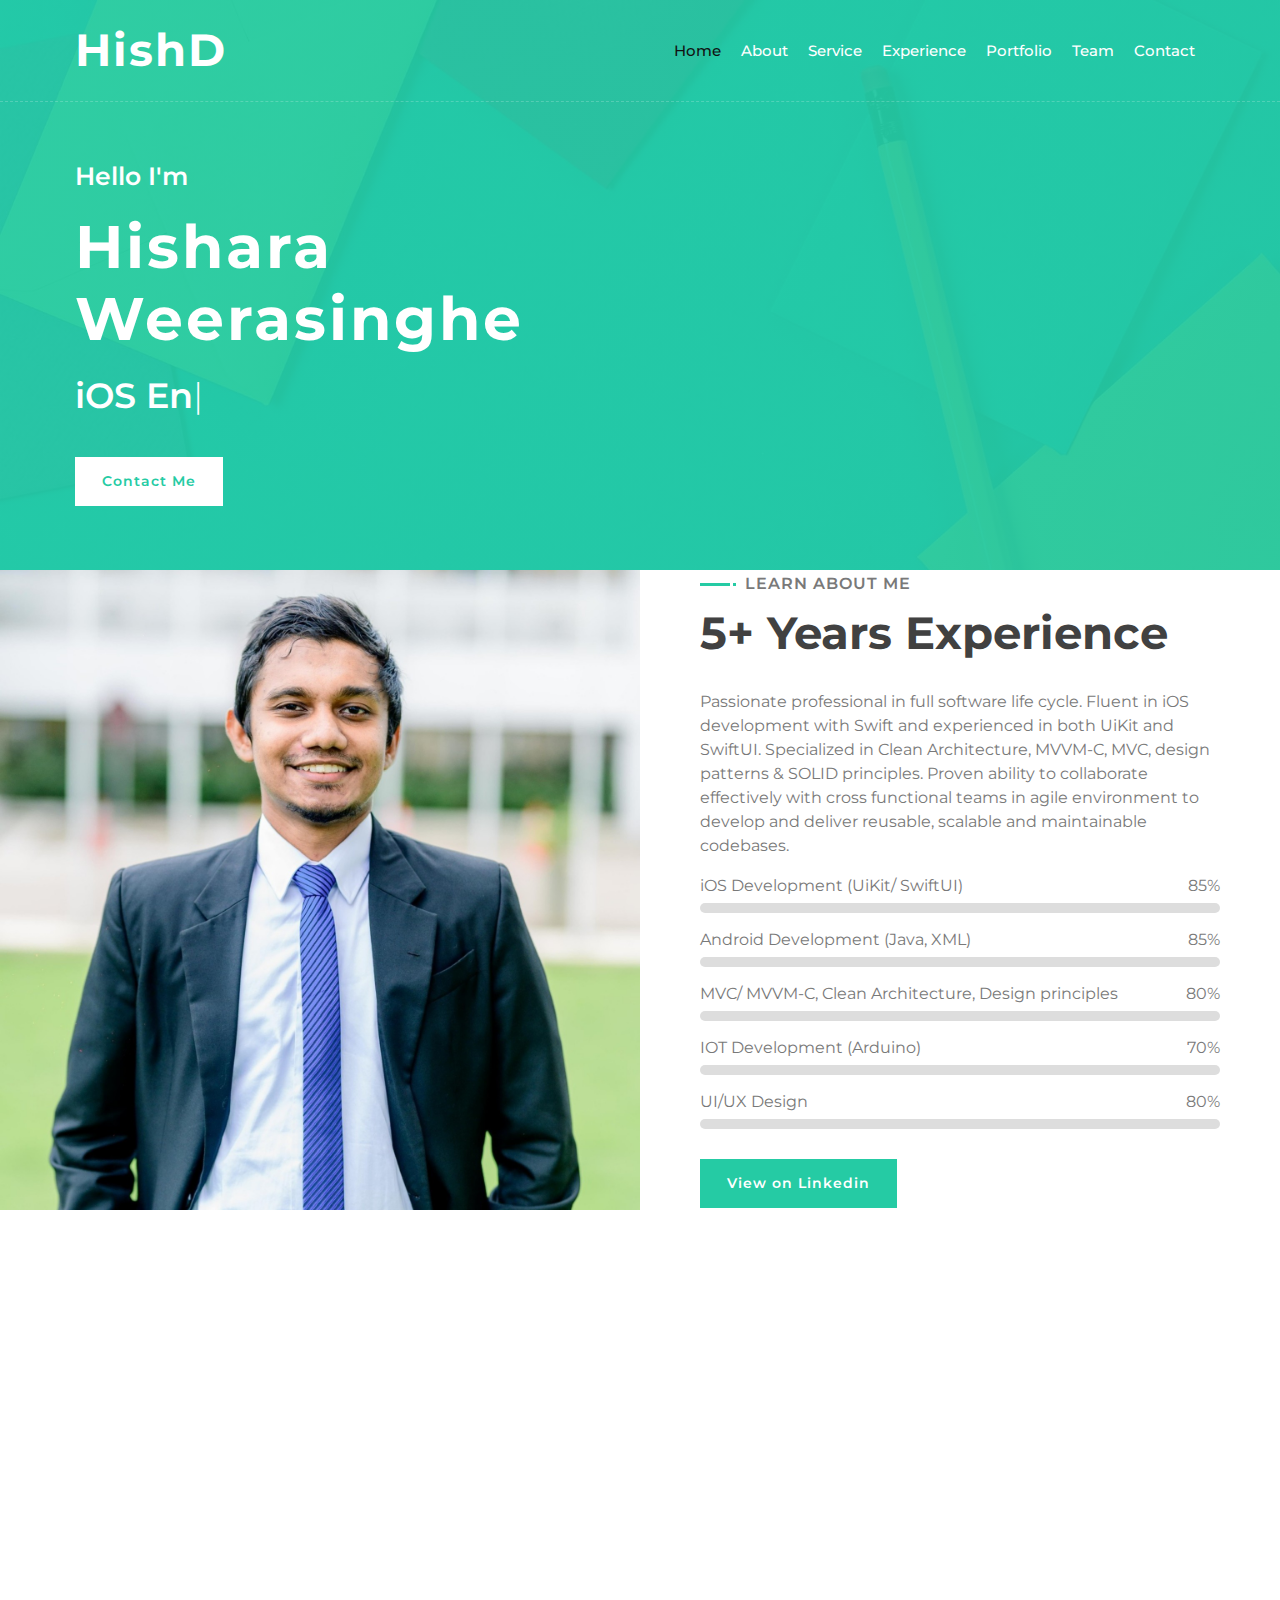
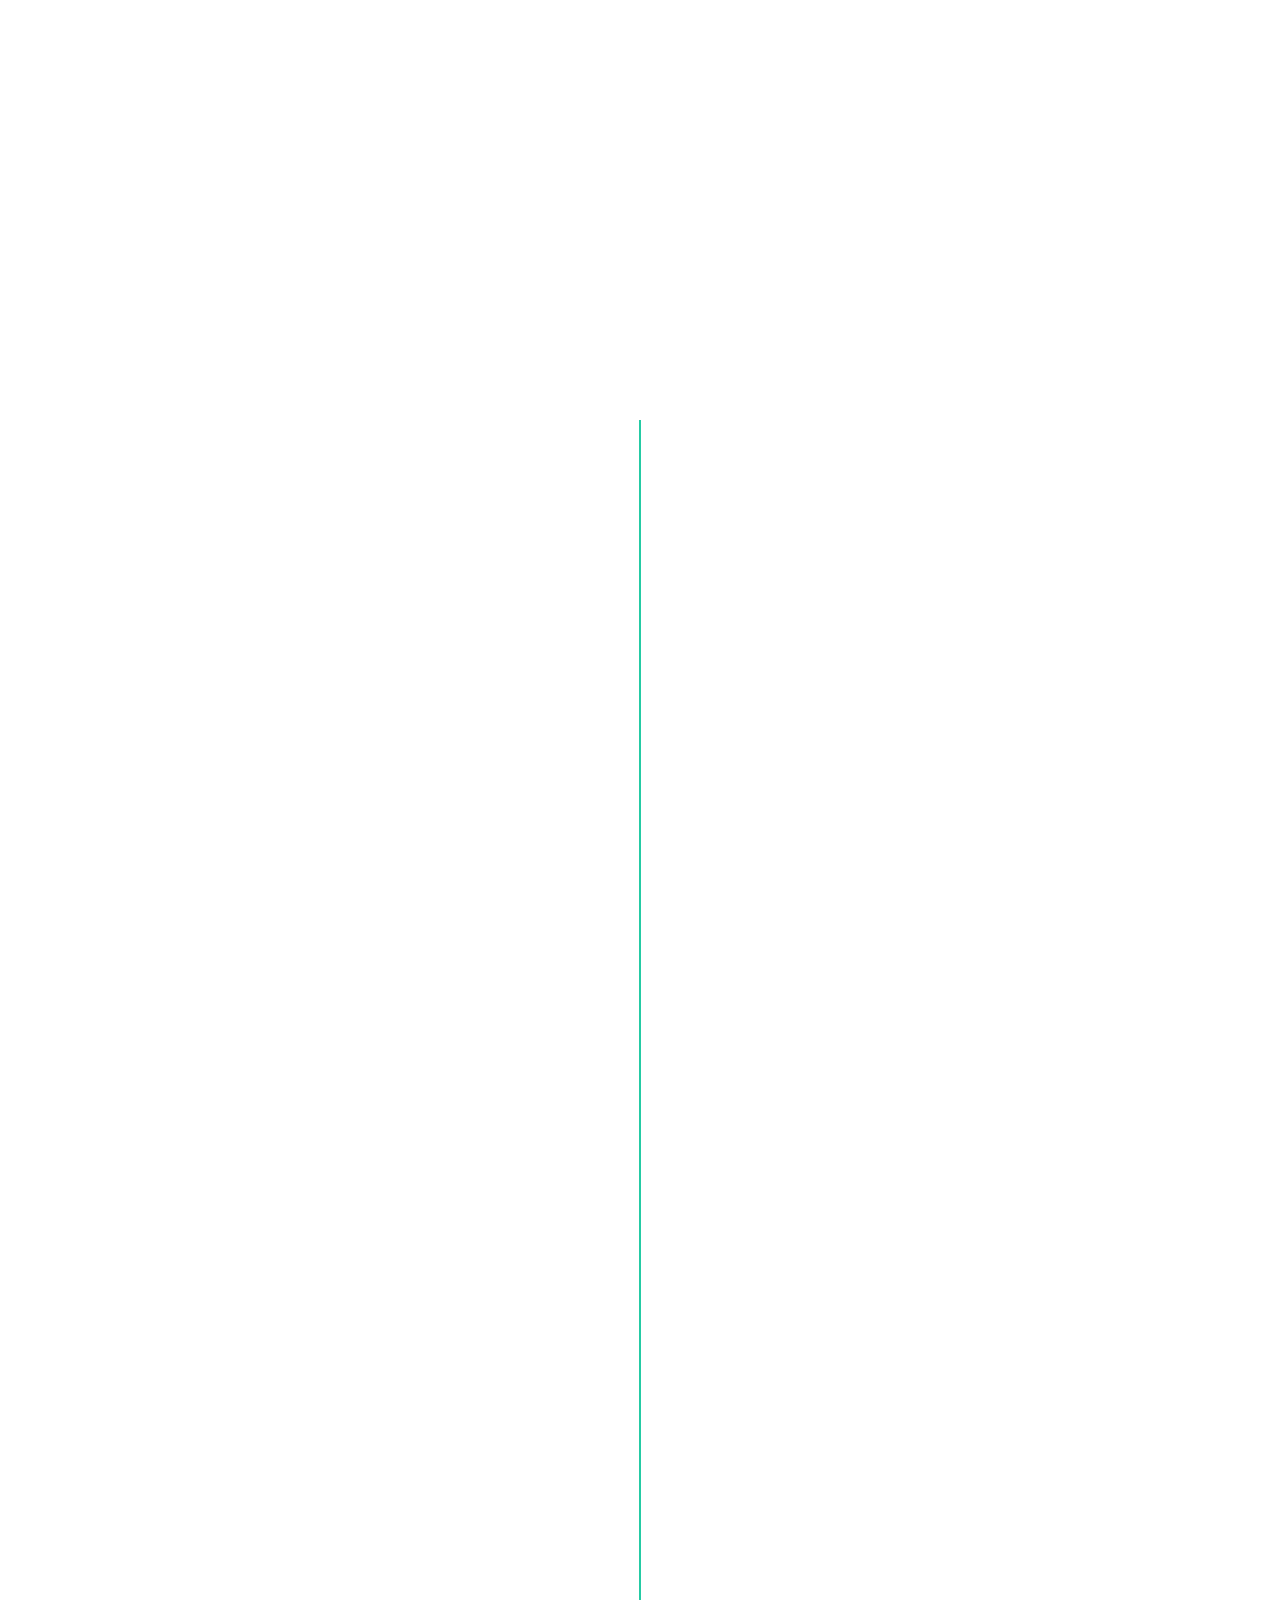
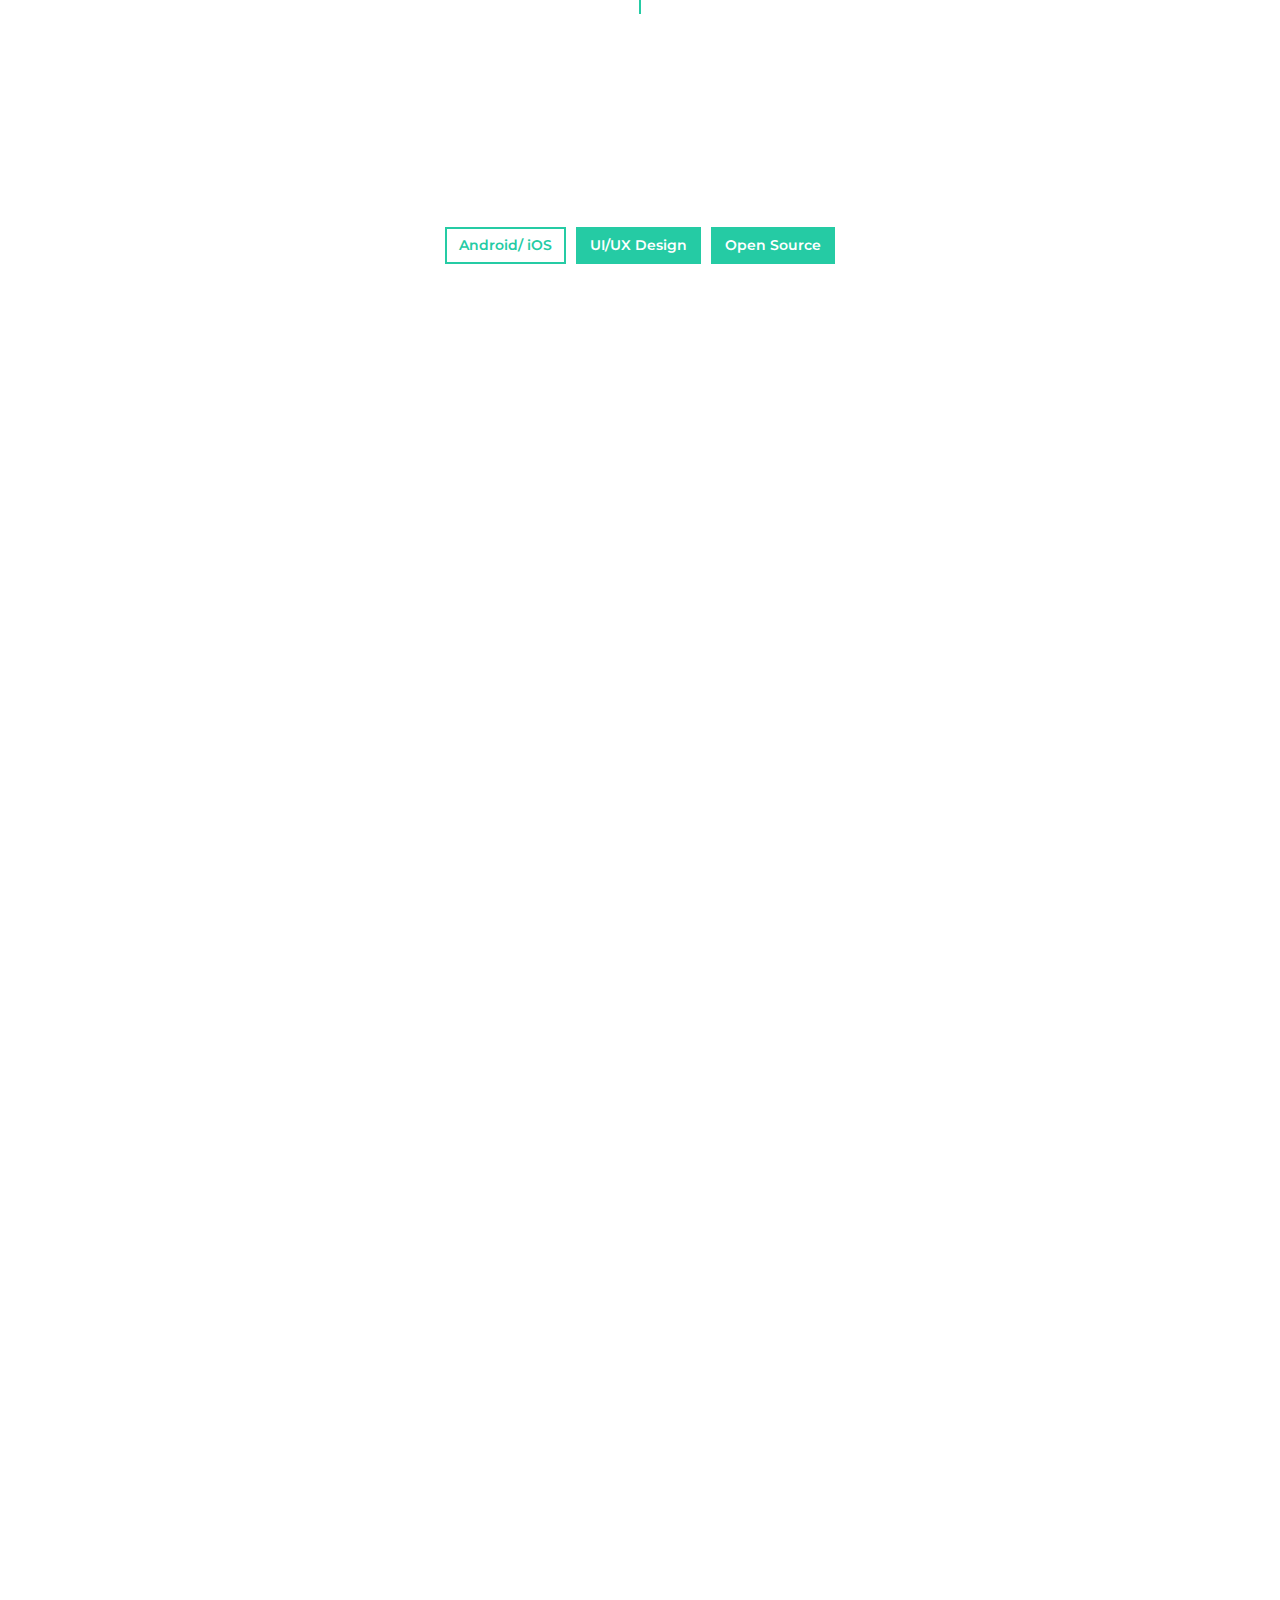
==== index.html @ ed520672 "Updated animation delays" ====
<!DOCTYPE html>
<html lang="en">

<head>
    <meta charset="utf-8">
    <title>Hishara Weerasinghe</title>
    <meta content="width=device-width, initial-scale=1.0" name="viewport">
    <meta content="Free Website Template" name="keywords">
    <meta content="Free Website Template" name="description">

    <!-- Favicon -->
    <link href="img/favicon.ico" rel="icon">

    <!-- Google Font -->
    <link href="https://fonts.googleapis.com/css2?family=Montserrat:wght@300;400;500;600;700&display=swap"
        rel="stylesheet">

    <!-- CSS Libraries -->
    <link href="https://stackpath.bootstrapcdn.com/bootstrap/4.4.1/css/bootstrap.min.css" rel="stylesheet">
    <link href="https://cdnjs.cloudflare.com/ajax/libs/font-awesome/5.10.0/css/all.min.css" rel="stylesheet">
    <link href="lib/animate/animate.min.css" rel="stylesheet">
    <link href="lib/owlcarousel/assets/owl.carousel.min.css" rel="stylesheet">
    <link href="lib/lightbox/css/lightbox.min.css" rel="stylesheet">

    <!-- Template Stylesheet -->
    <link href="css/style.css" rel="stylesheet">
</head>

<body data-spy="scroll" data-target=".navbar" data-offset="51">
    <!-- Nav Bar Start -->
    <div class="navbar navbar-expand-lg bg-light navbar-light">
        <div class="container-fluid">
            <a href="index.html" class="navbar-brand">HishD</a>
            <button type="button" class="navbar-toggler" data-toggle="collapse" data-target="#navbarCollapse">
                <span class="navbar-toggler-icon"></span>
            </button>

            <div class="collapse navbar-collapse justify-content-between" id="navbarCollapse">
                <div class="navbar-nav ml-auto">
                    <a href="#home" class="nav-item nav-link active">Home</a>
                    <a href="#about" class="nav-item nav-link">About</a>
                    <a href="#service" class="nav-item nav-link">Service</a>
                    <a href="#experience" class="nav-item nav-link">Experience</a>
                    <a href="#portfolio" class="nav-item nav-link">Portfolio</a>
                    <!-- <a href="#review" class="nav-item nav-link">Review</a> -->
                    <a href="#team" class="nav-item nav-link">Team</a>
                    <a href="#contact" class="nav-item nav-link">Contact</a>
                </div>
            </div>
        </div>
    </div>
    <!-- Nav Bar End -->


    <!-- Hero Start -->
    <div class="hero" id="home">
        <div class="container-fluid">
            <div class="row align-items-center">
                <div class="col-sm-12 col-md-6">
                    <div class="hero-content">
                        <div class="hero-text">
                            <p>Hello I'm</p>
                            <h1>Hishara Weerasinghe</h1>
                            <h2></h2>
                            <div class="typed-text">iOS Engineer, Android Developer, UI/UX Designer, IOT Developer
                            </div>
                        </div>
                        <div class="hero-btn">
                            <a class="btn" href="#contact">Contact Me</a>
                        </div>
                    </div>
                </div>
            </div>
        </div>
    </div>
    <!-- Hero End -->


    <!-- About Start -->
    <div class="about wow fadeInUp" data-wow-delay="0.1s" id="about">
        <div class="container-fluid">
            <div class="row align-items-center">
                <div class="col-lg-6">
                    <div class="about-img">
                        <img src="img/about.jpg" alt="Image">
                    </div>
                </div>
                <div class="col-lg-6">
                    <div class="about-content">
                        <div class="section-header text-left">
                            <p>Learn About Me</p>
                            <h2>5+ Years Experience</h2>
                        </div>
                        <div class="about-text">
                            <p>
                                Passionate professional in full software life cycle. Fluent in iOS development with Swift and experienced in both UiKit and SwiftUI. Specialized in Clean
                                Architecture, MVVM-C, MVC, design patterns & SOLID principles. Proven ability to collaborate effectively with cross functional
                                teams in agile environment to develop and deliver reusable, scalable and maintainable codebases.
                            </p>
                        </div>
                        <div class="skills">
                            <div class="skill-name">
                                <p>iOS Development (UiKit/ SwiftUI)</p>
                                <p>85%</p>
                            </div>
                            <div class="progress">
                                <div class="progress-bar" role="progressbar" aria-valuenow="85" aria-valuemin="0"
                                    aria-valuemax="100"></div>
                            </div>
                            <div class="skill-name">
                                <p>Android Development (Java, XML)</p>
                                <p>85%</p>
                            </div>
                            <div class="progress">
                                <div class="progress-bar" role="progressbar" aria-valuenow="85" aria-valuemin="0"
                                    aria-valuemax="100"></div>
                            </div>
                            <div class="skill-name">
                                <p>MVC/ MVVM-C, Clean Architecture, Design principles</p>
                                <p>80%</p>
                            </div>
                            <div class="progress">
                                <div class="progress-bar" role="progressbar" aria-valuenow="80" aria-valuemin="0"
                                    aria-valuemax="100"></div>
                            </div>
                            <div class="skill-name">
                                <p>IOT Development (Arduino)</p>
                                <p>70%</p>
                            </div>
                            <div class="progress">
                                <div class="progress-bar" role="progressbar" aria-valuenow="70" aria-valuemin="0"
                                    aria-valuemax="100"></div>
                            </div>
                            <div class="skill-name">
                                <p>UI/UX Design</p>
                                <p>80%</p>
                            </div>
                            <div class="progress">
                                <div class="progress-bar" role="progressbar" aria-valuenow="80" aria-valuemin="0"
                                    aria-valuemax="100"></div>
                            </div>
                        </div>
                        <a class="btn" href="https://www.linkedin.com/in/hishara-weerasinghe-86958a15a/">View on
                            Linkedin</a>
                    </div>
                </div>
            </div>
        </div>
    </div>
    <!-- About End -->


    <!-- Service Start -->
    <div class="service" id="service">
        <div class="container">
            <div class="section-header text-center wow zoomIn" data-wow-delay="0.1s">
                <p>What I do</p>
                <h2>Awesome Quality Services</h2>
            </div>
            <div class="row padded-row">
                <div class="col-lg-6 wow fadeInUp" data-wow-delay="0.0s">
                    <div class="service-item">
                        <div class="service-icon">
                            <i class="fab fa-apple"></i>
                        </div>
                        <div class="service-text">
                            <h3>iOS App Development</h3>
                            <p>
                                Design and develop highly scalable iOS applications with maximizing user experience.
                            </p>
                        </div>
                    </div>
                </div>
                <div class="col-lg-6 wow fadeInUp" data-wow-delay="0.2s">
                    <div class="service-item">
                        <div class="service-icon">
                            <i class="fab fa-android"></i>
                        </div>
                        <div class="service-text">
                            <h3>Android App Development</h3>
                            <p>
                                Design and develop scalable and robust android applications which suits for your
                                requirements.
                            </p>
                        </div>
                    </div>
                </div>
                <div class="col-lg-6 wow fadeInUp" data-wow-delay="0.4s">
                    <div class="service-item">
                        <div class="service-icon">
                            <i class="fa fa-laptop"></i>
                        </div>
                        <div class="service-text">
                            <h3>UI/UX Design</h3>
                            <p>
                                Provides creative and scalable UI UX design for mobile applications to enhance user
                                experience.
                            </p>
                        </div>
                    </div>
                </div>
                <div class="col-lg-6 wow fadeInUp" data-wow-delay="0.6s">
                    <div class="service-item">
                        <div class="service-icon">
                            <i class="fa fa-laptop-code"></i>
                        </div>
                        <div class="service-text">
                            <h3>IOT Development</h3>
                            <p>
                                Development of IOT enabled products which suits to your custom needs.
                            </p>
                        </div>
                    </div>
                </div>
            </div>
        </div>
    </div>
    <!-- Service End -->


    <!-- Experience Start -->
    <div class="experience" id="experience">
        <div class="container">
            <header class="section-header text-center wow zoomIn" data-wow-delay="0.1s">
                <p>My Resume</p>
                <h2>Working Experience</h2>
            </header>
            <div class="timeline padded-row">
                <div class="timeline-item left wow slideInLeft" data-wow-delay="0.2s">
                    <div class="timeline-text">
                        <div class="timeline-date">2023 - 2024</div>
                        <h2>Lead Engineer - iOS</h2>
                        <h4>Stephen Innovations, Sri-Lanka</h4>
                        <p>
                            Leading and mentoring teams to develop apps on iOS Platforms.
                        </p>
                    </div>
                </div>
                <div class="timeline-item right wow slideInRight" data-wow-delay="0.2s">
                    <div class="timeline-text">
                        <div class="timeline-date">2022 - 2023</div>
                        <h2>Software Engineer (iOS/ Android)</h2>
                        <h4>Vezul Technology, Sri-Lanka</h4>
                        <p>
                            Development of e-commerce based mobile apps for Android & iOS Platforms.
                        </p>
                    </div>
                </div>
                <div class="timeline-item left wow slideInLeft" data-wow-delay="0.2s">
                    <div class="timeline-text">
                        <div class="timeline-date">2021 - 2022</div>
                        <h2>Software Engineer (iOS/ Android)</h2>
                        <h4>Bee Bee Digital, Sri-Lanka</h4>
                        <p>
                            Development of customized android and iOS applications based on customer requirements.
                        </p>
                    </div>
                </div>
                <div class="timeline-item right wow slideInRight" data-wow-delay="0.2s">
                    <div class="timeline-text">
                        <div class="timeline-date">2020 - 2021</div>
                        <h2>Lead Developer (Mobile)</h2>
                        <h4>Stephen Innovations, Sri-Lanka</h4>
                        <p>
                            Guiding the teams to ensure the smooth functioning of technical operations of mobile apps.
                        </p>
                    </div>
                </div>
                <div class="timeline-item left wow slideInLeft" data-wow-delay="0.2s">
                    <div class="timeline-text">
                        <div class="timeline-date">2018 - 2020</div>
                        <h2>Trainee/ Associate Software Engineer</h2>
                        <h4>Kintegra, Sri-Lanka</h4>
                        <p>
                            Development of IOT products and mobile applications which holds communication with embeded
                            devices.
                        </p>
                    </div>
                </div>
                <div class="timeline-item right wow slideInRight" data-wow-delay="0.2s">
                    <div class="timeline-text">
                        <div class="timeline-date">2016 - 2017</div>
                        <h2>Management Trainee</h2>
                        <h4>STS Enterprises, Sri-Lanka</h4>
                        <p>
                            Maintaining the documentation of project records and employee information.
                        </p>
                    </div>
                </div>
            </div>
        </div>
    </div>
    <!-- Job Experience End -->

    <!-- Portfolio Start -->
    <div class="portfolio" id="portfolio">
        <div class="container">
            <div class="section-header text-center wow zoomIn" data-wow-delay="0.1s">
                <p>My Portfolio</p>
                <h2>My Excellent Portfolio</h2>
            </div>
            <div class="row">
                <div class="col-12">
                    <ul id="portfolio-filter">
                        <!-- <li data-filter="*" class="filter-active">All</li> -->
                        <li data-filter=".filter-1" class="filter-active">Android/ iOS</li>
                        <li data-filter=".filter-2">UI/UX Design</li>
                        <li data-filter=".filter-3">Open Source</li>
                    </ul>
                </div>
            </div>
            <div class="row portfolio-container padded-row">
                <!--Filter 1-->
                <div class="col-lg-4 col-md-6 col-sm-12 portfolio-item filter-1 wow fadeInUp" data-wow-delay="0.0s">
                    <div class="portfolio-wrap">
                        <div class="portfolio-img">
                            <img src="img/android_ios/small/jobportal.png" alt="Image">
                        </div>
                        <div class="portfolio-text">
                            <h3> NIBM Job Portal
                            </h3>
                            <a class="btn" href="img/android_ios/large/jobportal.png" data-lightbox="portfolio">+</a>
                        </div>
                    </div>
                </div>
                <div class="col-lg-4 col-md-6 col-sm-12 portfolio-item filter-1 wow fadeInUp" data-wow-delay="0.0s">
                    <div class="portfolio-wrap">
                        <div class="portfolio-img">
                            <img src="img/android_ios/small/ssrm.png" alt="Image">
                        </div>
                        <div class="portfolio-text">
                            <h3> SSRM Gold
                            </h3>
                            <a class="btn" href="img/android_ios/large/ssrm.png" data-lightbox="portfolio">+</a>
                        </div>
                    </div>
                </div>
                <div class="col-lg-4 col-md-6 col-sm-12 portfolio-item filter-1 wow fadeInUp" data-wow-delay="0.0s">
                    <div class="portfolio-wrap">
                        <div class="portfolio-img">
                            <img src="img/android_ios/small/ereload.png" alt="Image">
                        </div>
                        <div class="portfolio-text">
                            <h3> E-Reload
                            </h3>
                            <a class="btn" href="img/android_ios/large/ereload.png" data-lightbox="portfolio">+</a>
                        </div>
                    </div>
                </div>
                <div class="col-lg-4 col-md-6 col-sm-12 portfolio-item filter-1 wow fadeInUp" data-wow-delay="0.0s">
                    <div class="portfolio-wrap">
                        <div class="portfolio-img">
                            <img src="img/android_ios/small/successlanka.png" alt="Image">
                        </div>
                        <div class="portfolio-text">
                            <h3> Success Lanka
                            </h3>
                            <a class="btn" href="img/android_ios/large/successlanka.png" data-lightbox="portfolio">+</a>
                        </div>
                    </div>
                </div>
                <div class="col-lg-4 col-md-6 col-sm-12 portfolio-item filter-1 wow fadeInUp" data-wow-delay="0.0s">
                    <div class="portfolio-wrap">
                        <div class="portfolio-img">
                            <img src="img/android_ios/small/screenex.png" alt="Image">
                        </div>
                        <div class="portfolio-text">
                            <h3> Screen Exercise
                            </h3>
                            <a class="btn" href="img/android_ios/large/screenex.png" data-lightbox="portfolio">+</a>
                        </div>
                    </div>
                </div>
                <div class="col-lg-4 col-md-6 col-sm-12 portfolio-item filter-1 wow fadeInUp" data-wow-delay="0.0s">
                    <div class="portfolio-wrap">
                        <div class="portfolio-img">
                            <img src="img/android_ios/small/eazyhub.png" alt="Image">
                        </div>
                        <div class="portfolio-text">
                            <h3> Eazy HUB
                            </h3>
                            <a class="btn" href="img/android_ios/large/eazyhub.png" data-lightbox="portfolio">+</a>
                        </div>
                    </div>
                </div>
                <div class="col-lg-4 col-md-6 col-sm-12 portfolio-item filter-1 wow fadeInUp" data-wow-delay="0.0s">
                    <div class="portfolio-wrap">
                        <div class="portfolio-img">
                            <img src="img/android_ios/small/loyalty.png" alt="Image">
                        </div>
                        <div class="portfolio-text">
                            <h3> NIBM Loyalty App
                            </h3>
                            <a class="btn" href="img/android_ios/large/loyalty.png" data-lightbox="portfolio">+</a>
                        </div>
                    </div>
                </div>
                <div class="col-lg-4 col-md-6 col-sm-12 portfolio-item filter-1 wow fadeInUp" data-wow-delay="0.0s">
                    <div class="portfolio-wrap">
                        <div class="portfolio-img">
                            <img src="img/android_ios/small/growin.png" alt="Image">
                        </div>
                        <div class="portfolio-text">
                            <h3> Growin App
                            </h3>
                            <a class="btn" href="img/android_ios/large/growin.png" data-lightbox="portfolio">+</a>
                        </div>
                    </div>
                </div>
                <div class="col-lg-4 col-md-6 col-sm-12 portfolio-item filter-1 wow fadeInUp" data-wow-delay="0.0s">
                    <div class="portfolio-wrap">
                        <div class="portfolio-img">
                            <img src="img/android_ios/small/sts.png" alt="Image">
                        </div>
                        <div class="portfolio-text">
                            <h3> Employee Management
                            </h3>
                            <a class="btn" href="img/android_ios/large/sts.png" data-lightbox="portfolio">+</a>
                        </div>
                    </div>
                </div>
                <div class="col-lg-4 col-md-6 col-sm-12 portfolio-item filter-1 wow fadeInUp" data-wow-delay="0.0s">
                    <div class="portfolio-wrap">
                        <div class="portfolio-img">
                            <img src="img/android_ios/small/kintegra.png" alt="Image">
                        </div>
                        <div class="portfolio-text">
                            <h3> Kintegra Smart Homes
                            </h3>
                            <a class="btn" href="img/android_ios/large/kintegra.png" data-lightbox="portfolio">+</a>
                        </div>
                    </div>
                </div>
                <!--Filter 1 End-->
                <!--Filter 2-->
                <div class="col-lg-4 col-md-6 col-sm-12 portfolio-item filter-2 wow fadeInUp" data-wow-delay="0.0s">
                    <div class="portfolio-wrap">
                        <div class="portfolio-img">
                            <img src="img/open_source/small/quarantime.png" alt="Image">
                        </div>
                        <div class="portfolio-text">
                            <h3> Qurantime (Covid 19)
                            </h3>
                            <a class="btn" href="img/open_source/large/qurantime.jpg" data-lightbox="portfolio">+</a>
                        </div>
                    </div>
                </div>
                <div class="col-lg-4 col-md-6 col-sm-12 portfolio-item filter-2 wow fadeInUp" data-wow-delay="0.0s">
                    <div class="portfolio-wrap">
                        <div class="portfolio-img">
                            <img src="img/open_source/small/estate.png" alt="Image">
                        </div>
                        <div class="portfolio-text">
                            <h3> EState
                            </h3>
                            <a class="btn" href="img/open_source/large/estate.png" data-lightbox="portfolio">+</a>
                        </div>
                    </div>
                </div>
                <div class="col-lg-4 col-md-6 col-sm-12 portfolio-item filter-2 wow fadeInUp" data-wow-delay="0.0s">
                    <div class="portfolio-wrap">
                        <div class="portfolio-img">
                            <img src="img/ui_ux/small/prettymind.png" alt="Image">
                        </div>
                        <div class="portfolio-text">
                            <h3> Prettymind Redesign
                            </h3>
                            <a class="btn" href="img/ui_ux/large/prettymind.png" data-lightbox="portfolio">+</a>
                        </div>
                    </div>
                </div>
                <div class="col-lg-4 col-md-6 col-sm-12 portfolio-item filter-2 wow fadeInUp" data-wow-delay="0.0s">
                    <div class="portfolio-wrap">
                        <div class="portfolio-img">
                            <img src="img/android_ios/small/jobportal.png" alt="Image">
                        </div>
                        <div class="portfolio-text">
                            <h3> NIBM Job Portal
                            </h3>
                            <a class="btn" href="img/android_ios/large/jobportal.png" data-lightbox="portfolio">+</a>
                        </div>
                    </div>
                </div>
                <div class="col-lg-4 col-md-6 col-sm-12 portfolio-item filter-2 wow fadeInUp" data-wow-delay="0.0s">
                    <div class="portfolio-wrap">
                        <div class="portfolio-img">
                            <img src="img/open_source/small/nibmcafe.png" alt="Image">
                        </div>
                        <div class="portfolio-text">
                            <h3> cafeteria
                            </h3>
                            <a class="btn" href="img/open_source/large/nibmcafe.jpg" data-lightbox="portfolio">+</a>
                        </div>
                    </div>
                </div>
                <div class="col-lg-4 col-md-6 col-sm-12 portfolio-item filter-2 wow fadeInUp" data-wow-delay="0.0s">
                    <div class="portfolio-wrap">
                        <div class="portfolio-img">
                            <img src="img/open_source/small/covidsafe.png" alt="Image">
                        </div>
                        <div class="portfolio-text">
                            <h3> Covid Safe
                            </h3>
                            <a class="btn" href="img/open_source/large/covidsafe.png" data-lightbox="portfolio">+</a>
                        </div>
                    </div>
                </div>
                <div class="col-lg-4 col-md-6 col-sm-12 portfolio-item filter-2 wow fadeInUp" data-wow-delay="0.0s">
                    <div class="portfolio-wrap">
                        <div class="portfolio-img">
                            <img src="img/android_ios/small/successlanka.png" alt="Image">
                        </div>
                        <div class="portfolio-text">
                            <h3> Success Lanka
                            </h3>
                            <a class="btn" href="img/android_ios/large/successlanka.png" data-lightbox="portfolio">+</a>
                        </div>
                    </div>
                </div>
                <div class="col-lg-4 col-md-6 col-sm-12 portfolio-item filter-2 wow fadeInUp" data-wow-delay="0.0s">
                    <div class="portfolio-wrap">
                        <div class="portfolio-img">
                            <img src="img/ui_ux/small/medichain.png" alt="Image">
                        </div>
                        <div class="portfolio-text">
                            <h3> Medichain
                            </h3>
                            <a class="btn" href="img/ui_ux/large/medichain.png" data-lightbox="portfolio">+</a>
                        </div>
                    </div>
                </div>
                <div class="col-lg-4 col-md-6 col-sm-12 portfolio-item filter-2 wow fadeInUp" data-wow-delay="0.0s">
                    <div class="portfolio-wrap">
                        <div class="portfolio-img">
                            <img src="img/ui_ux/small/myspace.png" alt="Image">
                        </div>
                        <div class="portfolio-text">
                            <h3> My Space Redesign
                            </h3>
                            <a class="btn" href="img/ui_ux/large/myspace.png" data-lightbox="portfolio">+</a>
                        </div>
                    </div>
                </div>
                <div class="col-lg-4 col-md-6 col-sm-12 portfolio-item filter-2 wow fadeInUp" data-wow-delay="0.0s">
                    <div class="portfolio-wrap">
                        <div class="portfolio-img">
                            <img src="img/ui_ux/small/volts.png" alt="Image">
                        </div>
                        <div class="portfolio-text">
                            <h3> Volts by CEB
                            </h3>
                            <a class="btn" href="img/ui_ux/large/volts.png" data-lightbox="portfolio">+</a>
                        </div>
                    </div>
                </div>
                <!--Filter 2 End-->
                <!--Filter 3-->
                <div class="col-lg-4 col-md-6 col-sm-12 portfolio-item filter-3 wow fadeInUp" data-wow-delay="0.0s">
                    <div class="portfolio-wrap">
                        <div class="portfolio-img">
                            <img src="img/open_source/small/estate.png" alt="Image">
                        </div>
                        <div class="portfolio-text">
                            <h3> <a href="https://github.com/hishd/Estate">EState</a>
                            </h3>
                            <a class="btn" href="img/open_source/large/estate.png" data-lightbox="portfolio">+</a>
                        </div>
                    </div>
                </div>
                <div class="col-lg-4 col-md-6 col-sm-12 portfolio-item filter-3 wow fadeInUp" data-wow-delay="0.0s">
                    <div class="portfolio-wrap">
                        <div class="portfolio-img">
                            <img src="img/open_source/small/quarantime.png" alt="Image">
                        </div>
                        <div class="portfolio-text">
                            <h3> <a href="https://github.com/hishd/Qurantime">Quarantime</a>
                            </h3>
                            <a class="btn" href="img/open_source/large/qurantime.jpg" data-lightbox="portfolio">+</a>
                        </div>
                    </div>
                </div>
                <div class="col-lg-4 col-md-6 col-sm-12 portfolio-item filter-3 wow fadeInUp" data-wow-delay="0.0s">
                    <div class="portfolio-wrap">
                        <div class="portfolio-img">
                            <img src="img/open_source/small/nibmcafe.png" alt="Image">
                        </div>
                        <div class="portfolio-text">
                            <h3> <a href="https://github.com/hishd/NIBMCafe">Cafeteria</a>
                            </h3>
                            <a class="btn" href="img/open_source/large/nibmcafe.jpg" data-lightbox="portfolio">+</a>
                        </div>
                    </div>
                </div>
                <div class="col-lg-4 col-md-6 col-sm-12 portfolio-item filter-3 wow fadeInUp" data-wow-delay="0.0s">
                    <div class="portfolio-wrap">
                        <div class="portfolio-img">
                            <img src="img/open_source/small/covidsafe.png" alt="Image">
                        </div>
                        <div class="portfolio-text">
                            <h3> <a href="https://github.com/hishd/Covid19App">Covid Safe</a>
                            </h3>
                            <a class="btn" href="img/open_source/large/covidsafe.png" data-lightbox="portfolio">+</a>
                        </div>
                    </div>
                </div>
                <div class="col-lg-4 col-md-6 col-sm-12 portfolio-item filter-3 wow fadeInUp" data-wow-delay="0.0s">
                    <div class="portfolio-wrap">
                        <div class="portfolio-img">
                            <img src="img/open_source/small/emptyslot.png" alt="Image">
                        </div>
                        <div class="portfolio-text">
                            <h3> <a href="https://github.com/hishd/emptyslot">Empty Slot</a>
                            </h3>
                            <a class="btn" href="img/open_source/large/emptyslot.png" data-lightbox="portfolio">+</a>
                        </div>
                    </div>
                </div>
                <div class="col-lg-4 col-md-6 col-sm-12 portfolio-item filter-3 wow fadeInUp" data-wow-delay="0.0s">
                    <div class="portfolio-wrap">
                        <div class="portfolio-img">
                            <img src="img/open_source/small/github.png" alt="Image">
                        </div>
                        <div class="portfolio-text">
                            <h3> <a href="https://github.com/hishd/TechShop">Tech Shop</a>
                            </h3>
                            <a class="btn" href="img/open_source/small/github.png" data-lightbox="portfolio">+</a>
                        </div>
                    </div>
                </div>
                <div class="col-lg-4 col-md-6 col-sm-12 portfolio-item filter-3 wow fadeInUp" data-wow-delay="0.0s">
                    <div class="portfolio-wrap">
                        <div class="portfolio-img">
                            <img src="img/open_source/small/github.png" alt="Image">
                        </div>
                        <div class="portfolio-text">
                            <h3> <a href="https://github.com/hishd/CafeManager_BSCCOMP192-014">Cafe Mannager</a>
                            </h3>
                            <a class="btn" href="img/open_source/small/github.png" data-lightbox="portfolio">+</a>
                        </div>
                    </div>
                </div>
                <div class="col-lg-4 col-md-6 col-sm-12 portfolio-item filter-3 wow fadeInUp" data-wow-delay="0.0s">
                    <div class="portfolio-wrap">
                        <div class="portfolio-img">
                            <img src="img/open_source/small/github.png" alt="Image">
                        </div>
                        <div class="portfolio-text">
                            <h3> <a href="https://github.com/hishd/QRReader">QR Reader iOS</a>
                            </h3>
                            <a class="btn" href="img/open_source/small/github.png" data-lightbox="portfolio">+</a>
                        </div>
                    </div>
                </div>
                <div class="col-lg-4 col-md-6 col-sm-12 portfolio-item filter-3 wow fadeInUp" data-wow-delay="0.0s">
                    <div class="portfolio-wrap">
                        <div class="portfolio-img">
                            <img src="img/open_source/small/github.png" alt="Image">
                        </div>
                        <div class="portfolio-text">
                            <h3> <a href="https://github.com/hishd/Tolk">Tolk Messaging</a>
                            </h3>
                            <a class="btn" href="img/open_source/small/github.png" data-lightbox="portfolio">+</a>
                        </div>
                    </div>
                </div>
                <div class="col-lg-4 col-md-6 col-sm-12 portfolio-item filter-3 wow fadeInUp" data-wow-delay="0.0s">
                    <div class="portfolio-wrap">
                        <div class="portfolio-img">
                            <img src="img/open_source/small/github.png" alt="Image">
                        </div>
                        <div class="portfolio-text">
                            <h3> <a href="https://github.com/hishd/LightPopup">Light Popup</a>
                            </h3>
                            <a class="btn" href="img/open_source/small/github.png" data-lightbox="portfolio">+</a>
                        </div>
                    </div>
                </div>
                <div class="col-lg-4 col-md-6 col-sm-12 portfolio-item filter-3 wow fadeInUp" data-wow-delay="0.0s">
                    <div class="portfolio-wrap">
                        <div class="portfolio-img">
                            <img src="img/open_source/small/github.png" alt="Image">
                        </div>
                        <div class="portfolio-text">
                            <h3> <a href="https://github.com/hishd/TinyPops">Tiny Pops</a>
                            </h3>
                            <a class="btn" href="img/open_source/small/github.png" data-lightbox="portfolio">+</a>
                        </div>
                    </div>
                </div>
                <div class="col-lg-4 col-md-6 col-sm-12 portfolio-item filter-3 wow fadeInUp" data-wow-delay="0.0s">
                    <div class="portfolio-wrap">
                        <div class="portfolio-img">
                            <img src="img/open_source/small/github.png" alt="Image">
                        </div>
                        <div class="portfolio-text">
                            <h3> <a href="https://github.com/hishd/TinyCart">Tiny Cart</a>
                            </h3>
                            <a class="btn" href="img/open_source/small/github.png" data-lightbox="portfolio">+</a>
                        </div>
                    </div>
                </div>
                <div class="col-lg-4 col-md-6 col-sm-12 portfolio-item filter-3 wow fadeInUp" data-wow-delay="0.0s">
                    <div class="portfolio-wrap">
                        <div class="portfolio-img">
                            <img src="img/open_source/small/github.png" alt="Image">
                        </div>
                        <div class="portfolio-text">
                            <h3> <a href="https://github.com/hishd/LightDB">Light DB</a>
                            </h3>
                            <a class="btn" href="img/open_source/small/github.png" data-lightbox="portfolio">+</a>
                        </div>
                    </div>
                </div>
                <div class="col-lg-4 col-md-6 col-sm-12 portfolio-item filter-3 wow fadeInUp" data-wow-delay="0.0s">
                    <div class="portfolio-wrap">
                        <div class="portfolio-img">
                            <img src="img/open_source/small/github.png" alt="Image">
                        </div>
                        <div class="portfolio-text">
                            <h3> <a href="https://github.com/hishd/CircularPopupDialog">Circular Popup</a>
                            </h3>
                            <a class="btn" href="img/open_source/small/github.png" data-lightbox="portfolio">+</a>
                        </div>
                    </div>
                </div>
                <div class="col-lg-4 col-md-6 col-sm-12 portfolio-item filter-3 wow fadeInUp" data-wow-delay="0.0s">
                    <div class="portfolio-wrap">
                        <div class="portfolio-img">
                            <img src="img/open_source/small/github.png" alt="Image">
                        </div>
                        <div class="portfolio-text">
                            <h3> <a href="https://github.com/hishd/BottomActionSheet">Bottom Action Sheet</a>
                            </h3>
                            <a class="btn" href="img/open_source/small/github.png" data-lightbox="portfolio">+</a>
                        </div>
                    </div>
                </div>
                <div class="col-lg-4 col-md-6 col-sm-12 portfolio-item filter-3 wow fadeInUp" data-wow-delay="0.0s">
                    <div class="portfolio-wrap">
                        <div class="portfolio-img">
                            <img src="img/open_source/small/github.png" alt="Image">
                        </div>
                        <div class="portfolio-text">
                            <h3> <a href="https://github.com/hishd/AnimationDialog">Animation Dialog</a>
                            </h3>
                            <a class="btn" href="img/open_source/small/github.png" data-lightbox="portfolio">+</a>
                        </div>
                    </div>
                </div>
                <div class="col-lg-4 col-md-6 col-sm-12 portfolio-item filter-3 wow fadeInUp" data-wow-delay="0.0s">
                    <div class="portfolio-wrap">
                        <div class="portfolio-img">
                            <img src="img/open_source/small/github.png" alt="Image">
                        </div>
                        <div class="portfolio-text">
                            <h3> <a href="https://github.com/hishd/FacebookVideoExtractorAPI">FB Video Extractor API</a>
                            </h3>
                            <a class="btn" href="img/open_source/small/github.png" data-lightbox="portfolio">+</a>
                        </div>
                    </div>
                </div>
                <div class="col-lg-4 col-md-6 col-sm-12 portfolio-item filter-3 wow fadeInUp" data-wow-delay="0.0s">
                    <div class="portfolio-wrap">
                        <div class="portfolio-img">
                            <img src="img/open_source/small/github.png" alt="Image">
                        </div>
                        <div class="portfolio-text">
                            <h3> <a href="https://github.com/hishd/FacebookVideoDownloader">FB Video Downloader</a>
                            </h3>
                            <a class="btn" href="img/open_source/small/github.png" data-lightbox="portfolio">+</a>
                        </div>
                    </div>
                </div>
                <div class="col-lg-4 col-md-6 col-sm-12 portfolio-item filter-3 wow fadeInUp" data-wow-delay="0.0s">
                    <div class="portfolio-wrap">
                        <div class="portfolio-img">
                            <img src="img/open_source/small/github.png" alt="Image">
                        </div>
                        <div class="portfolio-text">
                            <h3> <a href="https://github.com/hishd/YoutubeVideoExtractorAPI">Youtube Video API</a>
                            </h3>
                            <a class="btn" href="img/open_source/small/github.png" data-lightbox="portfolio">+</a>
                        </div>
                    </div>
                </div>
                <!--Filter 3 End-->
            </div>
        </div>
    </div>
    <!-- Portfolio End -->

    <!-- Testimonial Start -->
    <!-- <div class="testimonial wow fadeInUp" data-wow-delay="0.1s" id="review">
            <div class="container">
                <div class="testimonial-icon">
                    <i class="fa fa-quote-left"></i>
                </div>
                <div class="owl-carousel testimonials-carousel">
                    <div class="testimonial-item">
                        <div class="testimonial-img">
                            <img src="img/testimonial-1.jpg" alt="Image">
                        </div>
                        <div class="testimonial-text">
                            <p>
                                Lorem ipsum dolor sit amet consec adipis elit. Etiam accums lacus eget velit tincid, quis suscip justo dictum. Lorem ipsum dolor sit amet consec adipis elit.
                            </p>
                            <h3>Customer Name</h3>
                            <h4>Profession</h4>
                        </div>
                    </div>
                    <div class="testimonial-item">
                        <div class="testimonial-img">
                            <img src="img/testimonial-2.jpg" alt="Image">
                        </div>
                        <div class="testimonial-text">
                            <p>
                                Lorem ipsum dolor sit amet consec adipis elit. Etiam accums lacus eget velit tincid, quis suscip justo dictum. Lorem ipsum dolor sit amet consec adipis elit.
                            </p>
                            <h3>Customer Name</h3>
                            <h4>Profession</h4>
                        </div>
                    </div>
                    <div class="testimonial-item">
                        <div class="testimonial-img">
                            <img src="img/testimonial-3.jpg" alt="Image">
                        </div>
                        <div class="testimonial-text">
                            <p>
                                Lorem ipsum dolor sit amet consec adipis elit. Etiam accums lacus eget velit tincid, quis suscip justo dictum. Lorem ipsum dolor sit amet consec adipis elit.
                            </p>
                            <h3>Customer Name</h3>
                            <h4>Profession</h4>
                        </div>
                    </div>
                </div>
            </div>
        </div> -->
    <!-- Testimonial End -->


    <!-- Team Start -->
    <div class="team" id="team">
        <div class="container">
            <div class="section-header text-center wow zoomIn" data-wow-delay="0.1s">
                <p>My Team</p>
                <h2>Expert Team Members</h2>
            </div>
            <div class="row padded-row">
                <div class="col-lg-6 wow fadeInUp" data-wow-delay="0.0s">
                    <div class="team-item">
                        <div class="team-img">
                            <img src="img/team/trevo.jpg" alt="Image">
                        </div>
                        <div class="team-text">
                            <h2>Trevo Gayan</h2>
                            <h4>Android/ iOS Developer</h4>
                        </div>
                    </div>
                </div>
                <div class="col-lg-6 wow fadeInUp" data-wow-delay="0.2s">
                    <div class="team-item">
                        <div class="team-img">
                            <img src="img/team/imasha.jpg" alt="Image">
                        </div>
                        <div class="team-text">
                            <h2>Imasha Hansini</h2>
                            <h4>Project Manager/ Business Analyst</h4>
                        </div>
                    </div>
                </div>
                <div class="col-lg-6 wow fadeInUp" data-wow-delay="0.4s">
                    <div class="team-item">
                        <div class="team-img">
                            <img src="img/team/nimesh.jpg" alt="Image">
                        </div>
                        <div class="team-text">
                            <h2>Nimesh Lakshan</h2>
                            <h4>Backend Developer</h4>
                        </div>
                    </div>
                </div>
                <!-- <div class="col-lg-6 wow fadeInUp" data-wow-delay="0.6s">
                    <div class="team-item">
                        <div class="team-img">
                            <img src="img/team-4.jpg" alt="Image">
                        </div>
                        <div class="team-text">
                            <h2>Josh Dunn</h2>
                            <h4>Apps Developer</h4>
                            <p>
                                Lorem ipsum dolor sit amet consec adipis elit. Etiam accum lacus
                            </p>
                            <div class="team-social">
                                <a class="btn" href=""><i class="fab fa-twitter"></i></a>
                                <a class="btn" href=""><i class="fab fa-facebook-f"></i></a>
                                <a class="btn" href=""><i class="fab fa-linkedin-in"></i></a>
                                <a class="btn" href=""><i class="fab fa-instagram"></i></a>
                            </div>
                        </div>
                    </div>
                </div> -->
            </div>
        </div>
    </div>
    <!-- Team End -->

    <!-- Footer Start -->
    <div class="footer wow fadeIn" data-wow-delay="0.3s" id="contact">
        <div class="container-fluid">
            <div class="container">
                <div class="footer-info">
                    <h2>Hishara Dilshan</h2>
                    <h3>Kadawatha, Sri-Lanka</h3>
                    <div class="footer-menu">
                        <p>Contact No</p>
                        <p>+94 71 111 6601</p>
                    </div>
                    <div class="footer-menu">
                        <p>Email</p>
                        <p>hisharadilshan3@gmail.com</p>
                    </div>
                    <div class="footer-social">
                        <a href="https://github.com/hishd"><i class="fab fa-github"></i></a>
                        <a href="https://www.linkedin.com/in/hishara-weerasinghe-86958a15a/"><i
                                class="fab fa-linkedin-in"></i></a>
                        <a href="https://twitter.com/Hish_D"><i class="fab fa-twitter"></i></a>
                        <a href="https://www.facebook.com/hishd/"><i class="fab fa-facebook-f"></i></a>
                        <a href="https://www.instagram.com/__call_me__hishd/?hl=en"><i class="fab fa-instagram"></i></a>
                    </div>
                </div>
            </div>
            <div class="container copyright">
                <p>&copy; <a href="#">HishD</a>, All Right Reserved</p>
            </div>
        </div>
    </div>
    <!-- Footer End -->


    <!-- Back to top button -->
    <a href="#" class="btn back-to-top"><i class="fa fa-chevron-up"></i></a>


    <!-- Pre Loader -->
    <div id="loader" class="show">
        <div class="loader"></div>
    </div>


    <!-- JavaScript Libraries -->
    <script src="https://code.jquery.com/jquery-3.4.1.min.js"></script>
    <script src="https://stackpath.bootstrapcdn.com/bootstrap/4.4.1/js/bootstrap.bundle.min.js"></script>
    <script src="lib/easing/easing.min.js"></script>
    <script src="lib/wow/wow.min.js"></script>
    <script src="lib/waypoints/waypoints.min.js"></script>
    <script src="lib/typed/typed.min.js"></script>
    <script src="lib/owlcarousel/owl.carousel.min.js"></script>
    <script src="lib/isotope/isotope.pkgd.min.js"></script>
    <script src="lib/lightbox/js/lightbox.min.js"></script>

    <!-- Contact Javascript File -->
    <script src="mail/jqBootstrapValidation.min.js"></script>
    <script src="mail/contact.js"></script>

    <!-- Template Javascript -->
    <script src="js/main.js"></script>
</body>

</html>
---- css/style.css ----
/*******************************/
/********* General CSS *********/
/*******************************/
body {
  color: #797979;
  background: #ffffff;
  font-family: 'Montserrat', sans-serif;
}

h1,
h2,
h3,
h4,
h5,
h6 {
  color: #414141;
}

a {
  color: #313131;
  transition: 0.3s;
}

a:hover,
a:active,
a:focus {
  color: #25CBA4;
  outline: none;
  text-decoration: none;
}

.btn:focus,
.form-control:focus {
  box-shadow: none;
}

.container-fluid {
  max-width: 1366px;
}

.padded-row {
  padding-top: 3%;
}

.btn {
  padding: 12px 25px;
  font-size: 14px;
  font-weight: 600;
  letter-spacing: 1px;
  color: #ffffff;
  background: #25CBA4;
  border: 2px solid transparent;
  border-radius: 0;
  box-shadow: inset 0 0 0 50px #25CBA4;
  transition: ease-out 0.3s;
  -webkit-transition: ease-out 0.3s;
  -moz-transition: ease-out 0.3s;
}

.btn:hover {
  color: #25CBA4;
  background: transparent;
  box-shadow: inset 0 0 0 0 #25CBA4;
  border-color: #25CBA4;
}

#loader {
  position: fixed;
  top: 0;
  right: 0;
  bottom: 0;
  left: 0;
  display: flex;
  align-items: center;
  justify-content: center;
  background: #ffffff;
  opacity: 0;
  visibility: hidden;
  -webkit-transition: opacity 0.3s ease-out, visibility 0s linear 0.3s;
  -o-transition: opacity 0.3s ease-out, visibility 0s linear 0.3s;
  transition: opacity 0.3s ease-out, visibility 0s linear 0.3s;
  z-index: 999;
}

#loader.show {
  -webkit-transition: opacity 0.6s ease-out, visibility 0s linear 0s;
  -o-transition: opacity 0.6s ease-out, visibility 0s linear 0s;
  transition: opacity 0.6s ease-out, visibility 0s linear 0s;
  visibility: visible;
  opacity: 1;
}

#loader .loader {
  position: relative;
  width: 45px;
  height: 45px;
  border: 5px solid #dddddd;
  border-top: 5px solid #25CBA4;
  border-radius: 50%;
  -webkit-animation: spin 2s linear infinite;
  animation: spin 2s linear infinite;
}

@-webkit-keyframes spin {
  0% {
    -webkit-transform: rotate(0deg);
  }
  100% {
    -webkit-transform: rotate(360deg);
  }
}

@keyframes spin {
  0% {
    transform: rotate(0deg);
  }
  100% {
    transform: rotate(360deg);
  }
}

.back-to-top {
  position: fixed;
  display: none;
  width: 44px;
  height: 44px;
  padding: 8px 0;
  text-align: center;
  line-height: 1;
  font-size: 22px;
  right: 15px;
  bottom: 15px;
  z-index: 9;
}

.back-to-top i {
  color: #ffffff;
}

.back-to-top:hover i {
  color: #414141;
}

/**********************************/
/*********** Nav Bar CSS **********/
/**********************************/
.navbar {
  position: relative;
  transition: 0.5s;
  z-index: 999;
}

.navbar.nav-sticky {
  position: fixed;
  top: 0;
  width: 100%;
  box-shadow: 0 2px 5px rgba(0, 0, 0, 0.3);
}

.navbar .navbar-brand {
  margin: 0;
  font-size: 45px;
  line-height: 0px;
  font-weight: 700;
  letter-spacing: 2px;
  transition: 0.5s;
}

.navbar .navbar-brand img {
  max-width: 100%;
  max-height: 40px;
}

.navbar .dropdown-menu {
  margin-top: 0;
  border: 0;
  border-radius: 0;
  background: #f8f9fa;
}

@media (min-width: 992px) {
  .navbar {
    position: absolute;
    width: 100%;
    padding: 30px 60px;
    background: transparent !important;
    border-bottom: 1px dashed rgba(256, 256, 256, 0.2);
    z-index: 9;
  }

  .navbar.nav-sticky {
    padding: 10px 60px;
    background: #ffffff !important;
  }

  .navbar .navbar-brand {
    color: #ffffff;
  }

  .navbar.nav-sticky .navbar-brand {
    color: #25CBA4;
  }

  .navbar-light .navbar-nav .nav-link,
  .navbar-light .navbar-nav .nav-link:focus {
    padding: 10px 10px 8px 10px;
    color: #ffffff;
    font-size: 15px;
    font-weight: 500;
  }

  .navbar-light.nav-sticky .navbar-nav .nav-link,
  .navbar-light.nav-sticky .navbar-nav .nav-link:focus {
    color: #414141;
  }

  .navbar-light .navbar-nav .nav-link:hover,
  .navbar-light .navbar-nav .nav-link.active {
    color: #111111;
  }

  .navbar-light.nav-sticky .navbar-nav .nav-link:hover,
  .navbar-light.nav-sticky .navbar-nav .nav-link.active {
    color: #25CBA4;
  }
}

@media (max-width: 991.98px) {
  .navbar {
    padding: 15px;
    background: #ffffff !important;
  }

  .navbar .navbar-brand {
    color: #25CBA4;
  }

  .navbar .navbar-nav {
    margin-top: 15px;
  }

  .navbar a.nav-link {
    padding: 5px;
  }

  .navbar .dropdown-menu {
    box-shadow: none;
  }
}

/*******************************/
/********** Hero CSS ***********/
/*******************************/
.hero {
  position: relative;
  width: 100%;
  margin-bottom: 45px;
  padding: 120px 0 0 0;
  overflow: hidden;
  background: linear-gradient(rgba(37, 203, 164, 0.95), rgba(37, 203, 164, 0.95)),
    url(../img/hero-bg.jpg);
  background-position: center;
  background-repeat: no-repeat;
  background-size: cover;
}

.hero .container-fluid {
  padding: 0;
  padding-top: 3%;
  padding-bottom: 5%;
}

.hero .hero-image {
  position: relative;
  text-align: right;
  padding-right: 75px;
}

.hero .hero-image img {
  max-width: 80%;
  max-height: 80%;
}

.hero .hero-content {
  position: relative;
  padding-left: 75px;
  display: flex;
  align-items: flex-start;
  justify-content: center;
  flex-direction: column;
}

.hero .hero-text p {
  color: #ffffff;
  font-size: 25px;
  font-weight: 600;
  margin-bottom: 15px;
}

.hero .hero-text h1 {
  color: #ffffff;
  font-size: 60px;
  font-weight: 700;
  letter-spacing: 3px;
  margin-bottom: 15px;
}

.hero .hero-text h2 {
  display: inline-block;
  margin: 0;
  height: 35px;
  color: #ffffff;
  font-size: 35px;
  font-weight: 600;
}

.hero .hero-text .typed-text {
  display: none;
}

.hero .hero-text .typed-cursor {
  font-size: 35px;
  font-weight: 300;
  color: #ffffff;
}

.hero .hero-btn .btn {
  margin-top: 35px;
  color: #25CBA4;
  background: #ffffff;
  box-shadow: inset 0 0 0 50px #ffffff;
}

.hero .hero-btn .btn:hover {
  color: #ffffff;
  background: transparent;
  box-shadow: inset 0 0 0 0 #ffffff;
  border-color: #ffffff;
}

.hero .hero-btn .btn:first-child {
  margin-right: 10px;
}

@media (max-width: 991.98px) {
  .hero {
    padding-top: 60px;
  }

  .hero .hero-content {
    padding: 0 15px;
  }

  .hero .hero-text p {
    font-size: 20px;
  }

  .hero .hero-text h1 {
    font-size: 45px;
  }

  .hero .hero-text h2 {
    font-size: 25px;
    height: 25px;
  }

  .hero .hero-btn .btn {
    padding: 12px 30px;
    letter-spacing: 1px;
  }
}

@media (max-width: 767.98px) {
  .hero {
    padding-top: 60px;
    padding-bottom: 60px;
  }

  .hero,
  .hero .hero-text,
  .hero .hero-btn {
    width: 100%;
    text-align: center;
  }

  .hero .hero-text p {
    font-size: 18px;
  }

  .hero .hero-text h1 {
    font-size: 35px;
  }

  .hero .hero-text h2 {
    font-size: 22px;
    height: 22px;
  }

  .hero .hero-btn .btn {
    padding: 10px 15px;
    letter-spacing: 1px;
  }
}

@media (max-width: 575.98px) {
  .hero .hero-text p {
    font-size: 16px;
  }

  .hero .hero-text h1 {
    font-size: 30px;
  }

  .hero .hero-text h2 {
    font-size: 18px;
    height: 18px;
  }

  .hero .hero-btn .btn {
    padding: 8px 10px;
    letter-spacing: 0;
  }
}

/*******************************/
/******* Section Header ********/
/*******************************/
.section-header {
  position: relative;
  margin-bottom: 45px;
}

.section-header p {
  display: inline-block;
  margin: 0 30px;
  margin-bottom: 10px;
  padding-left: 15px;
  position: relative;
  font-size: 16px;
  font-weight: 600;
  letter-spacing: 1px;
  text-transform: uppercase;
  background: #ffffff;
}

.section-header p::before {
  position: absolute;
  content: '';
  height: 3px;
  top: 11px;
  right: 0;
  left: -30px;
  background: #25CBA4;
  z-index: -1;
}

.section-header p::after {
  position: absolute;
  content: '';
  width: 3px;
  height: 3px;
  top: 11px;
  left: 3px;
  background: #25CBA4;
  z-index: 1;
}

.section-header h2 {
  margin: 0;
  position: relative;
  font-size: 45px;
  font-weight: 700;
}

@media (max-width: 767.98px) {
  .section-header h2 {
    font-size: 30px;
  }
}

/*******************************/
/********** About CSS **********/
/*******************************/
.about {
  position: relative;
  width: 100%;
  margin: -45px 0 45px 0;
}

.about .col-lg-6 {
  padding: 0;
}

.about .section-header {
  margin-bottom: 30px;
}

.about .about-img {
  position: relative;
  height: 100%;
}

.about .about-img img {
  position: relative;
  width: 100%;
  height: 100%;
  object-fit: cover;
}

.about .about-content {
  padding: 0 60px;
}

.about .about-text p {
  font-size: 16px;
}

.about .skills {
  margin-bottom: 30px;
}

.about .skill-name {
  margin-top: 15px;
}

.about .skill-name p {
  display: inline-block;
  margin-bottom: 5px;
  font-size: 16px;
  font-weight: 400;
}

.about .skill-name p:last-child {
  float: right;
}

.about .progress {
  height: 10px;
  border-radius: 10px;
  background: #dddddd;
}

.about .progress .progress-bar {
  width: 0px;
  background: #25CBA4;
  border-radius: 10px;
  transition: 2s;
}

.about .about-text a.btn {
  margin-top: 15px;
}

@media (max-width: 991.98px) {
  .about .about-content {
    padding: 45px 15px 0 15px;
  }
}

/*******************************/
/******* Experience CSS ********/
/*******************************/
.experience {
  position: relative;
  padding: 45px 0 15px 0;
}

.experience .timeline {
  position: relative;
  width: 100%;
}

.experience .timeline::after {
  content: '';
  position: absolute;
  width: 2px;
  background: #25CBA4;
  top: 0;
  bottom: 0;
  left: 50%;
  margin-left: -1px;
}

.experience .timeline .timeline-item {
  position: relative;
  background: inherit;
  width: 50%;
  margin-bottom: 30px;
}

.experience .timeline .timeline-item.left {
  left: 0;
  padding-right: 30px;
}

.experience .timeline .timeline-item.right {
  left: 50%;
  padding-left: 30px;
}

.experience .timeline .timeline-item::after {
  content: '';
  position: absolute;
  width: 16px;
  height: 16px;
  top: 48px;
  right: -8px;
  background: #ffffff;
  border: 2px solid #25CBA4;
  border-radius: 16px;
  z-index: 1;
}

.experience .timeline .timeline-item.right::after {
  left: -8px;
}

.experience .timeline .timeline-item::before {
  content: '';
  position: absolute;
  width: 0;
  height: 0;
  top: 46px;
  right: 10px;
  z-index: 1;
  border: 10px solid;
  border-color: transparent transparent transparent #dddddd;
}

.experience .timeline .timeline-item.right::before {
  left: 10px;
  border-color: transparent #dddddd transparent transparent;
}

.experience .timeline .timeline-date {
  position: absolute;
  width: 100%;
  top: 44px;
  font-size: 16px;
  font-weight: 600;
  color: #25CBA4;
  text-transform: uppercase;
  letter-spacing: 1px;
  z-index: 1;
}

.experience .timeline .timeline-item.left .timeline-date {
  text-align: left;
  left: calc(100% + 55px);
}

.experience .timeline .timeline-item.right .timeline-date {
  text-align: right;
  right: calc(100% + 55px);
}

.experience .timeline .timeline-text {
  padding: 30px;
  background: #ffffff;
  position: relative;
  border-right: 5px solid #dddddd;
  box-shadow: 0 0 60px rgba(0, 0, 0, 0.08);
}

.experience .timeline .timeline-item.right .timeline-text {
  border-right: none;
  border-left: 5px solid #dddddd;
}

.experience .timeline .timeline-text h2 {
  margin: 0 0 5px 0;
  font-size: 22px;
  font-weight: 600;
}

.experience .timeline .timeline-text h4 {
  margin: 0 0 10px 0;
  font-size: 16px;
  font-style: italic;
  font-weight: 400;
}

.experience .timeline .timeline-text p {
  margin: 0;
  font-size: 16px;
}

@media (max-width: 767.98px) {
  .experience .timeline::after {
    left: 8px;
  }

  .experience .timeline .timeline-item {
    width: 100%;
    padding-left: 38px;
  }

  .experience .timeline .timeline-item.left {
    padding-right: 0;
  }

  .experience .timeline .timeline-item.right {
    left: 0%;
    padding-left: 38px;
  }

  .experience .timeline .timeline-item.left::after,
  .experience .timeline .timeline-item.right::after {
    left: 0;
  }

  .experience .timeline .timeline-item.left::before,
  .experience .timeline .timeline-item.right::before {
    left: 18px;
    border-color: transparent #dddddd transparent transparent;
  }

  .experience .timeline .timeline-item.left .timeline-date,
  .experience .timeline .timeline-item.right .timeline-date {
    position: relative;
    top: 0;
    right: auto;
    left: 0;
    text-align: left;
    margin-bottom: 10px;
  }

  .experience .timeline .timeline-item.left .timeline-text,
  .experience .timeline .timeline-item.right .timeline-text {
    border-right: none;
    border-left: 5px solid #dddddd;
  }
}

/*******************************/
/********* Service CSS *********/
/*******************************/
.service {
  position: relative;
  width: 100%;
  padding: 45px 0 15px 0;
}

.service .service-item {
  position: relative;
  margin-bottom: 30px;
  display: flex;
  align-items: center;
  box-shadow: inset 0 0 0 0 transparent;
  transition: ease-out 0.5s;
}

.service .service-item:hover {
  box-shadow: inset 800px 0 0 0 #25CBA4;
}

.service .service-icon {
  position: relative;
  width: 150px;
  min-height: 150px;
  display: flex;
  align-items: center;
  justify-content: center;
  border: 1px solid #25CBA4;
  background: #ffffff;
}

.service .service-icon i {
  position: relative;
  font-size: 60px;
  color: #25CBA4;
  transition: 0.3s;
}

.service .service-item:hover i {
  font-size: 75px;
}

.service .service-text {
  position: relative;
  width: calc(100% - 120px);
  padding: 0 30px;
}

.service .service-text h3 {
  margin-bottom: 10px;
  font-size: 20px;
  font-weight: 600;
  transition: 1s;
}

.service .service-text p {
  margin: 0;
  font-size: 16px;
  transition: 1s;
}

.service .service-item:hover .service-text h3,
.service .service-item:hover .service-text p {
  color: #ffffff;
}

@media (max-width: 575.98px) {
  .service .service-text h3 {
    font-size: 16px;
    margin-bottom: 5px;
  }

  .service .service-text p {
    font-size: 14px;
  }
}

/*******************************/
/******** Portfolio CSS ********/
/*******************************/
.portfolio {
  position: relative;
  padding: 45px 0 15px 0;
}

.portfolio #portfolio-filter {
  padding: 0;
  margin: -15px 0 25px 0;
  list-style: none;
  font-size: 0;
  text-align: center;
}

.portfolio #portfolio-filter li {
  cursor: pointer;
  display: inline-block;
  margin: 5px;
  padding: 6px 12px;
  font-size: 14px;
  font-weight: 600;
  color: #ffffff;
  background: #25CBA4;
  border: 2px solid transparent;
  border-radius: 0;
  box-shadow: inset 0 0 0 50px #25CBA4;
  transition: ease-out 0.3s;
  -webkit-transition: ease-out 0.3s;
  -moz-transition: ease-out 0.3s;
}

.portfolio #portfolio-filter li:hover,
.portfolio #portfolio-filter li.filter-active {
  color: #25CBA4;
  background: transparent;
  box-shadow: inset 0 0 0 0 #25CBA4;
  border-color: #25CBA4;
}

.portfolio .portfolio-item {
  position: relative;
}

.portfolio .portfolio-wrap {
  position: relative;
  width: 100%;
}

.portfolio .portfolio-img {
  position: relative;
  overflow: hidden;
}

.portfolio .portfolio-img img {
  position: relative;
  width: 100%;
  height: 100%;
  object-fit: cover;
  transform: scale(1.1);
  transition: 0.5s;
}

.portfolio .portfolio-item:hover img {
  margin-left: 15px;
}

.portfolio .portfolio-text {
  position: relative;
  height: 60px;
  width: calc(100% - 30px);
  margin: -30px 15px 30px 15px;
  display: flex;
  align-items: center;
  background: #ffffff;
  box-shadow: 0 0 15px rgba(0, 0, 0, 0.12);
}

.portfolio .portfolio-text h3 {
  width: calc(100% - 70px);
  font-size: 18px;
  font-weight: 600;
  margin: 0 0 0 15px;
  white-space: nowrap;
  overflow: hidden;
}

.portfolio .portfolio-text a.btn {
  width: 50px;
  height: 50px;
  padding: 0 0 2px 1px;
  display: flex;
  align-items: center;
  justify-content: center;
  font-size: 45px;
  font-weight: 100;
}

.portfolio .portfolio-item:hover a.btn {
  color: #25CBA4;
  background: transparent;
  box-shadow: inset 0 0 0 0 #25CBA4;
  border-color: #25CBA4;
}

/*******************************/
/********* Banner CSS **********/
/*******************************/
.banner {
  position: relative;
  width: 100%;
  margin: 45px 0;
  padding: 90px 0;
  background: #25CBA4;
}

.banner .container {
  max-width: 750px;
  text-align: center;
}

.banner .section-header {
  margin-bottom: 20px;
}

.banner .section-header p {
  color: #414141;
  background: transparent;
}

.banner .section-header p::after {
  display: none;
}

.banner .section-header h2 {
  color: #ffffff;
}

.banner .section-header h2 span {
  color: #414141;
  font-size: 50px;
}

.banner .banner-text p {
  font-size: 18px;
  color: #ffffff;
}

.banner .banner-text .btn {
  margin-top: 15px;
  color: #25CBA4;
  background: #ffffff;
  box-shadow: inset 0 0 0 50px #ffffff;
}

.banner .banner-text .btn:hover {
  color: #ffffff;
  background: transparent;
  box-shadow: inset 0 0 0 0 #ffffff;
  border-color: #ffffff;
}

/*******************************/
/********* Pricing CSS *********/
/*******************************/
.price {
  position: relative;
  width: 100%;
  padding: 45px 0 15px 0;
}

.price .row {
  padding: 0 15px;
}

.price .col-md-4 {
  padding: 0;
}

.price .price-item {
  position: relative;
  margin-bottom: 30px;
  background: #ffffff;
}

.price .featured-item {
  box-shadow: 0 0 30px rgba(0, 0, 0, 0.2);
  z-index: 1;
}

.price .price-header,
.price .price-body,
.price .price-footer {
  position: relative;
  text-align: center;
}

.price .price-header {
  padding: 45px 0 30px 0;
  color: #414141;
}

.price .price-item.featured-item .price-header {
  color: #25CBA4;
}

.price .price-title h2 {
  font-size: 25px;
  font-weight: 400;
  text-transform: uppercase;
}

.price .price-prices h2 {
  font-size: 45px;
  font-weight: 700;
  margin-left: 10px;
}

.price .price-prices h2 small {
  position: absolute;
  font-size: 18px;
  font-weight: 400;
  margin-top: 9px;
  margin-left: -12px;
}

.price .price-prices h2 span {
  margin-left: 1px;
  font-size: 18px;
  font-weight: 400;
}

.price .price-item.featured-item h2 {
  color: #25CBA4;
}

.price .price-body {
  padding: 0 0 20px 0;
}

.price .price-description ul {
  margin: 0;
  padding: 0;
  list-style: none;
}

.price .price-description ul li {
  padding: 0 0 20px 0;
}

.price .price-item .price-action {
  padding-bottom: 45px;
}

.price .price-item .price-action .btn {
  color: #ffffff;
  background: #414141;
  box-shadow: inset 0 0 0 50px #414141;
}

.price .price-item .price-action .btn:hover {
  color: #414141;
  background: transparent;
  box-shadow: inset 0 0 0 0 #414141;
  border-color: #414141;
}

.price .price-item.featured-item .price-action .btn {
  color: #ffffff;
  background: #25CBA4;
  box-shadow: inset 0 0 0 50px #25CBA4;
}

.price .price-item.featured-item .price-action .btn:hover {
  color: #25CBA4;
  background: transparent;
  box-shadow: inset 0 0 0 0 #25CBA4;
  border-color: #25CBA4;
}

/*******************************/
/*********** Team CSS **********/
/*******************************/
.team {
  position: relative;
  width: 100%;
  padding: 45px 0 15px 0;
}

.team .team-item {
  position: relative;
  background: #ffffff;
  margin-bottom: 30px;
  display: flex;
  align-items: center;
  justify-content: flex-start;
  box-shadow: inset 0 0 0 0 transparent;
  transition: ease-out 0.5s;
}

.team .team-img {
  position: relative;
  width: 50%;
  overflow: hidden;
}

.team .team-img img {
  position: relative;
  width: 100%;
  transition: 0.5s;
}

.team .team-text {
  position: relative;
  width: 50%;
  padding: 0 30px;
}

.team .team-text h2 {
  color: #25CBA4;
  font-size: 18px;
  font-weight: 600;
  margin-bottom: 5px;
  transition: 1s;
}

.team .team-text h4 {
  font-size: 14px;
  font-weight: 600;
  margin-bottom: 15px;
  transition: 1s;
}

.team .team-text p {
  margin-bottom: 20px;
  transition: 1s;
}

.team .team-social {
  position: relative;
  display: flex;
  align-items: center;
  justify-content: flex-start;
}

.team .team-social a.btn {
  width: 35px;
  height: 35px;
  padding: 0;
  display: flex;
  align-items: center;
  justify-content: center;
  font-size: 14px;
  font-weight: normal;
  margin-right: 5px;
}

.team .team-item:hover {
  box-shadow: inset 800px 0 0 0 #25CBA4;
}

.team .team-item:hover .team-img img {
  transform: scale(1.2);
}

.team .team-item:hover .team-text h2,
.team .team-item:hover .team-text h4,
.team .team-item:hover .team-text p {
  color: #ffffff;
}

.team .team-item:hover .team-social a.btn {
  background: #ffffff;
}

.team .team-item:hover .team-social a.btn:hover {
  border-color: #ffffff;
}

@media (max-width: 575.98px) {
  .team .team-text {
    padding: 0 15px;
  }

  .team .team-text h2 {
    font-size: 16px;
    margin-bottom: 0;
  }

  .team .team-text h4 {
    margin-bottom: 5px;
  }

  .team .team-text p {
    font-size: 14px;
    line-height: 18px;
    margin-bottom: 10px;
  }
}

/*******************************/
/******* Testimonial CSS *******/
/*******************************/
.testimonial {
  position: relative;
  margin: 45px 0;
  padding: 90px 0;
  background: #25CBA4;
}

.testimonial .container {
  max-width: 900px;
}

.testimonial .testimonial-icon {
  margin-bottom: 45px;
  text-align: center;
}

.testimonial .testimonial-icon i {
  font-size: 60px;
  color: rgba(256, 256, 256, 0.5);
}

.testimonial .testimonial-item {
  position: relative;
  margin: 0 15px;
  text-align: center;
}

.testimonial .testimonial-img {
  position: relative;
  margin-bottom: 15px;
  z-index: 1;
}

.testimonial .testimonial-item img {
  margin: 0 auto;
  width: 120px;
  padding: 10px;
  border: 5px dotted #ffffff;
  border-radius: 100px;
}

.testimonial .testimonial-text {
  position: relative;
  margin-top: -70px;
  padding: 65px 35px 30px 35px;
  text-align: center;
  background: #ffffff;
  border-radius: 500px;
}

.testimonial .testimonial-item p {
  font-size: 18px;
  font-style: italic;
}

.testimonial .testimonial-text h3 {
  color: #25CBA4;
  font-size: 18px;
  font-weight: 600;
  margin-bottom: 10px;
}

.testimonial .testimonial-text h4 {
  color: #666666;
  font-size: 14px;
  margin-bottom: 0;
}

.testimonial .owl-dots {
  margin-top: 15px;
  text-align: center;
}

.testimonial .owl-dot {
  display: inline-block;
  margin: 0 5px;
  width: 12px;
  height: 12px;
  border-radius: 50%;
  background: rgba(256, 256, 256, 0.5);
}

.testimonial .owl-dot.active {
  background: #ffffff;
}

/*******************************/
/********* Contact CSS *********/
/*******************************/
.contact {
  position: relative;
  width: 100%;
  margin: 45px 0;
}

.contact .container-fluid {
  background: url(../img/contact.jpg) left center no-repeat;
  background-size: contain;
}

.contact .contact-form {
  position: relative;
  padding: 90px 0 90px 45px;
}

.contact .contact-form input {
  color: #000000;
  padding: 15px 0;
  background: none;
  border-radius: 0;
  border: none;
  border-bottom: 1px solid rgba(256, 256, 256, 0.5);
}

.contact .contact-form textarea {
  color: #000000;
  height: 90px;
  padding: 15px 0;
  background: none;
  border-radius: 0;
  border: none;
  border-bottom: 1px solid rgba(256, 256, 256, 0.5);
}

.contact .contact-form .form-control::placeholder {
  color: #9c9c9c;
  opacity: 1;
}

.contact .contact-form .form-control:-ms-input-placeholder,
.contact .contact-form .form-control::-ms-input-placeholder {
  color: #ffffff;
}

.contact .contact-form .btn {
  margin-top: 35px;
  color: #25CBA4;
  background: #25CBA4;
  box-shadow: inset 0 0 0 50px #ffffff;
}

.contact .contact-form .btn:hover {
  color: #25CBA4;
  background: transparent;
  box-shadow: inset 0 0 0 0 #25CBA4;
  border-color: #25CBA4;
}

.contact .help-block ul {
  margin: 0;
  padding: 0;
  list-style-type: none;
  font-size: 14px;
  font-style: italic;
  color: #ffffff;
}

@media (max-width: 767.98px) {
  .contact .container-fluid {
    background: none;
  }

  .contact .contact-form {
    padding: 90px 0;
  }
}

/*******************************/
/*********** Blog CSS **********/
/*******************************/
.blog {
  position: relative;
  width: 100%;
  padding: 45px 0 15px 0;
}

.blog .blog-item {
  position: relative;
  margin-bottom: 30px;
}

.blog .blog-img {
  position: relative;
  width: 100%;
  overflow: hidden;
}

.blog .blog-img img {
  width: 100%;
  transition: 0.5s;
}

.blog .blog-item:hover img {
  transform: scale(1.1);
}

.blog .blog-text {
  position: relative;
  padding: 30px;
  border-right: 1px solid rgba(0, 0, 0, 0.07);
  border-bottom: 1px solid rgba(0, 0, 0, 0.07);
  border-left: 1px solid rgba(0, 0, 0, 0.07);
}

.blog .blog-text h2 {
  font-size: 25px;
  font-weight: 600;
}

.blog .blog-text p {
  margin-bottom: 10px;
}

.blog .blog-item a.btn {
  margin-top: 10px;
  padding: 8px 15px;
}

.blog .blog-item a.btn i {
  margin-left: 5px;
}

.blog .blog-meta {
  position: relative;
  display: flex;
  margin-bottom: 15px;
}

.blog .blog-meta p {
  margin: 0 10px 0 0;
  font-size: 13px;
}

.blog .blog-meta i {
  color: #414141;
  margin-right: 5px;
}

.blog .blog-meta p:last-child {
  margin: 0;
}

/*******************************/
/********* Footer CSS **********/
/*******************************/
.footer {
  position: relative;
  margin-top: 45px;
  background: #25CBA4;
}

.footer .container-fluid {
  padding: 60px 0 0 0;
}

.footer .footer-info {
  position: relative;
  width: 100%;
  text-align: center;
}

.footer .footer-info h2 {
  margin-bottom: 20px;
  font-size: 30px;
  font-weight: 700;
  color: #ffffff;
}

.footer .footer-info h3 {
  margin-bottom: 25px;
  font-size: 22px;
  font-weight: 600;
  color: #ffffff;
}

.footer .footer-menu {
  width: 100%;
  display: flex;
  justify-content: center;
}

.footer .footer-menu p {
  color: #ffffff;
  font-size: 22px;
  font-weight: 600;
  line-height: 20px;
  padding: 0 15px;
  border-right: 1px solid #ffffff;
}

.footer .footer-menu p:last-child {
  border: none;
}

.footer .footer-social {
  position: relative;
  margin-top: 15px;
}

.footer .footer-social a {
  display: inline-block;
}

.footer .footer-social a i {
  margin-right: 15px;
  font-size: 20px;
  color: #ffffff;
  transition: 0.3s;
}

.footer .footer-social a:last-child i {
  margin: 0;
}

.footer .footer-social a:hover i {
  color: #414141;
}

.footer .copyright {
  position: relative;
  text-align: center;
  margin-top: 30px;
  padding-top: 25px;
  padding-bottom: 25px;
}

.footer .copyright::before {
  position: absolute;
  content: '';
  width: 50%;
  height: 1px;
  top: 0;
  left: 25%;
  background: rgba(256, 256, 256, 0.2);
}

.footer .copyright p {
  margin: 0;
  color: #ffffff;
}

.footer .copyright .col-md-6:last-child p {
  text-align: right;
}

.footer .copyright p a {
  color: #ffffff;
  font-weight: 600;
}

.footer .copyright p a:hover {
  color: #414141;
}

@media (max-width: 575.98px) {
  .footer .footer-info h2 {
    margin-bottom: 20px;
    font-size: 20px;
    font-weight: 600;
  }

  .footer .footer-info h3 {
    margin-bottom: 20px;
    font-size: 16px;
  }

  .footer .footer-menu p {
    font-size: 16px;
    line-height: 16px;
    padding: 0 5px;
  }
}
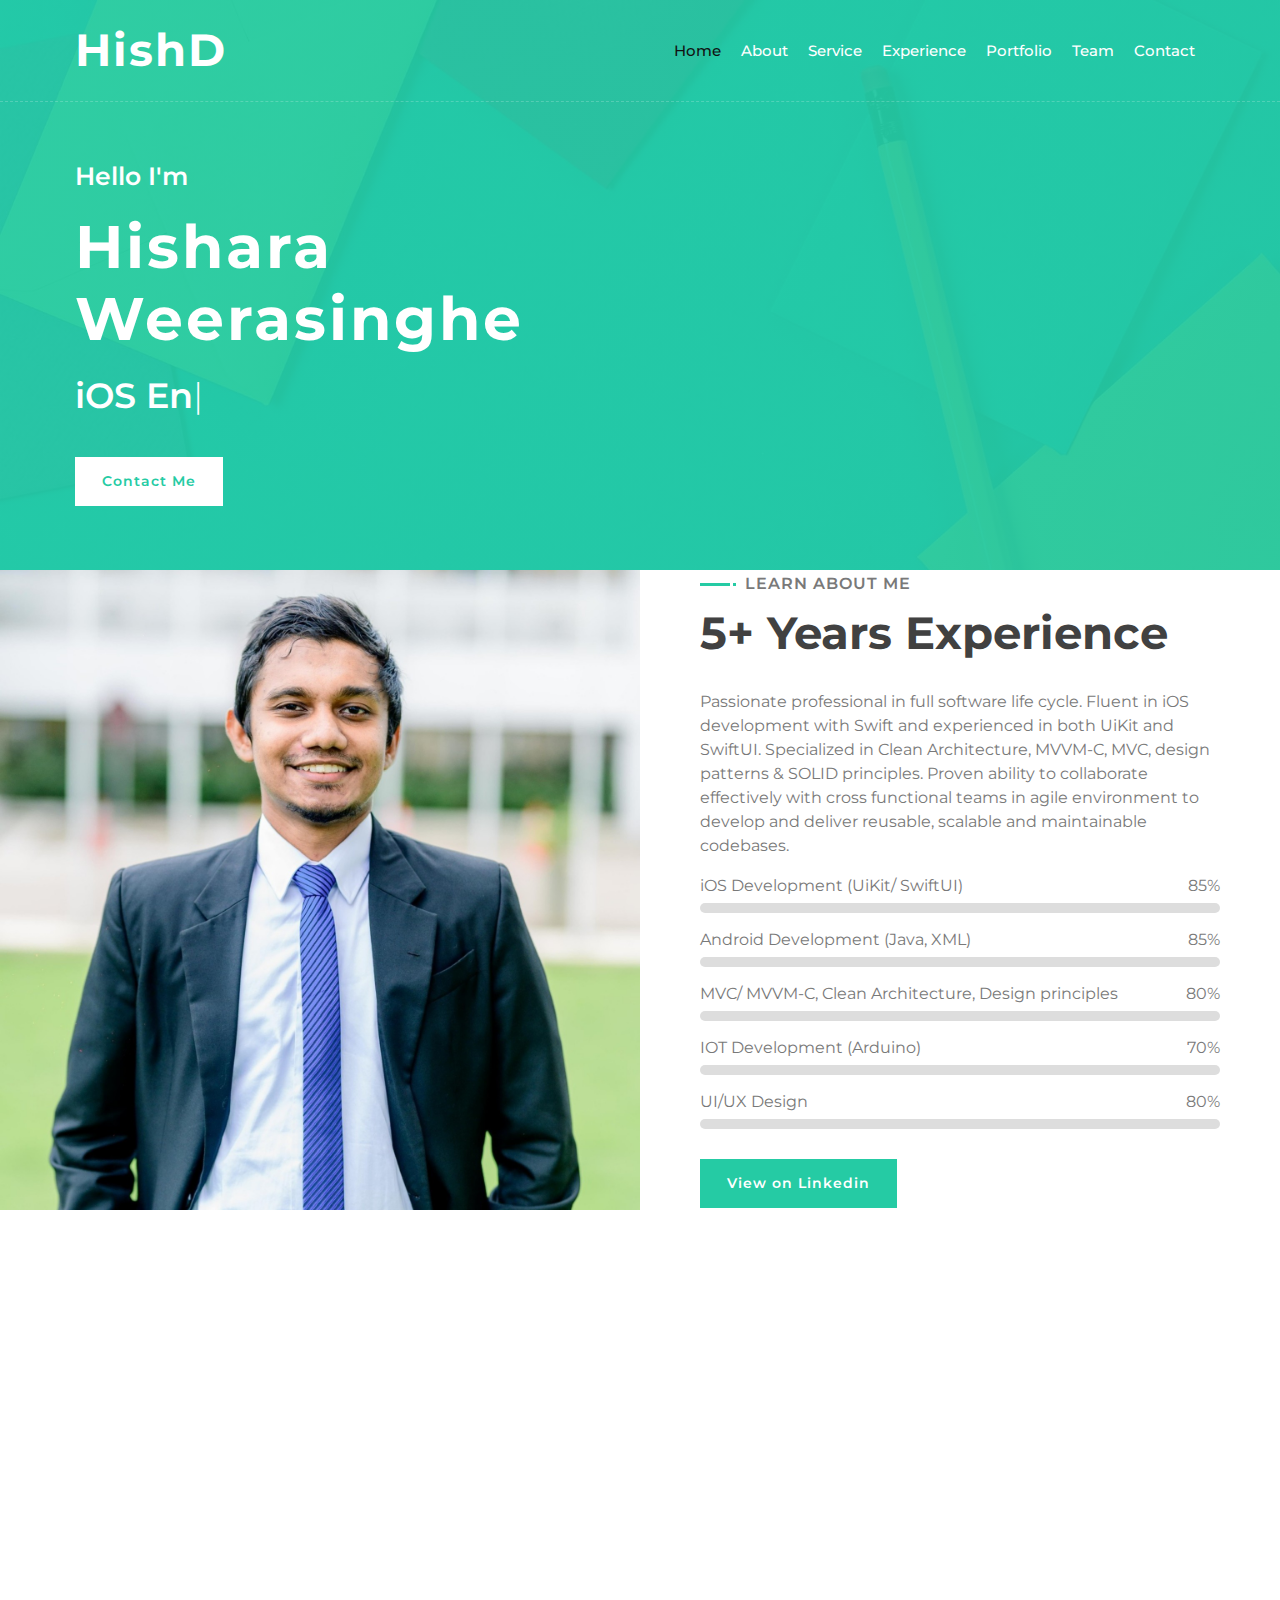
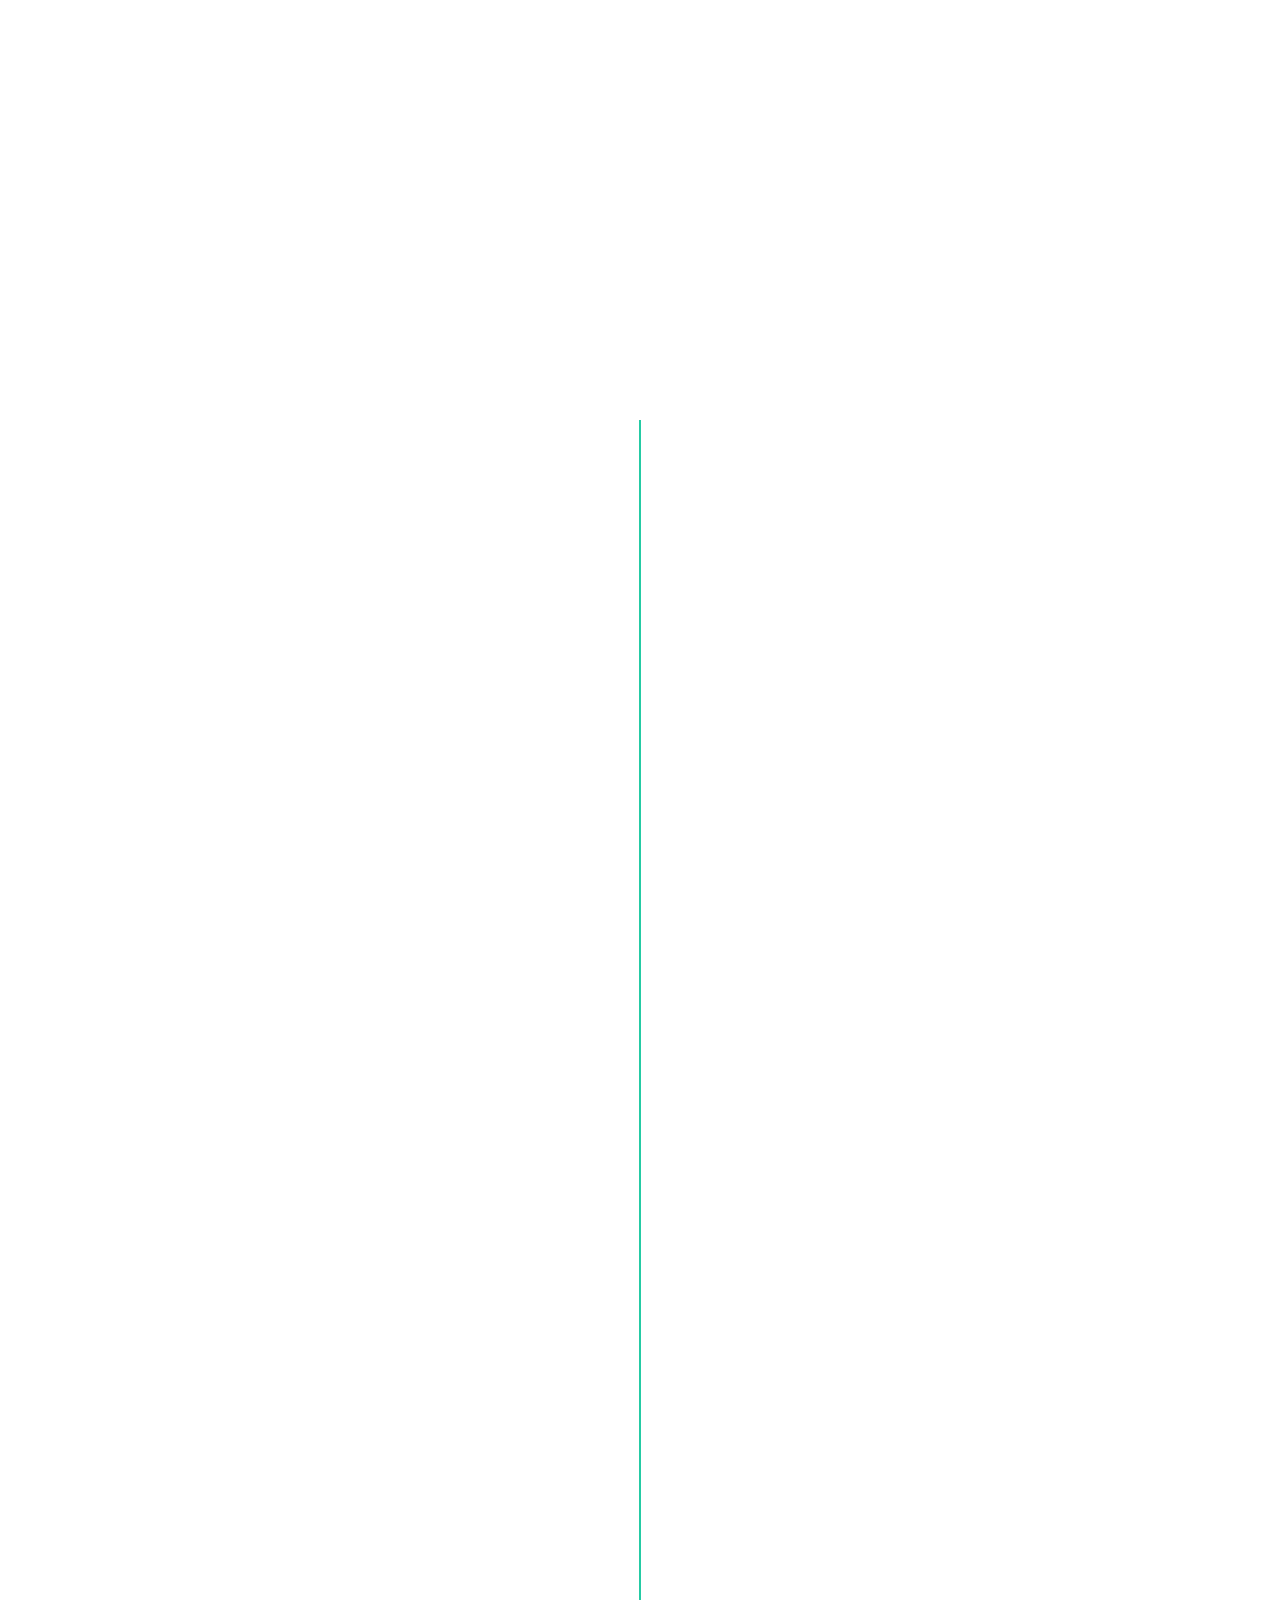
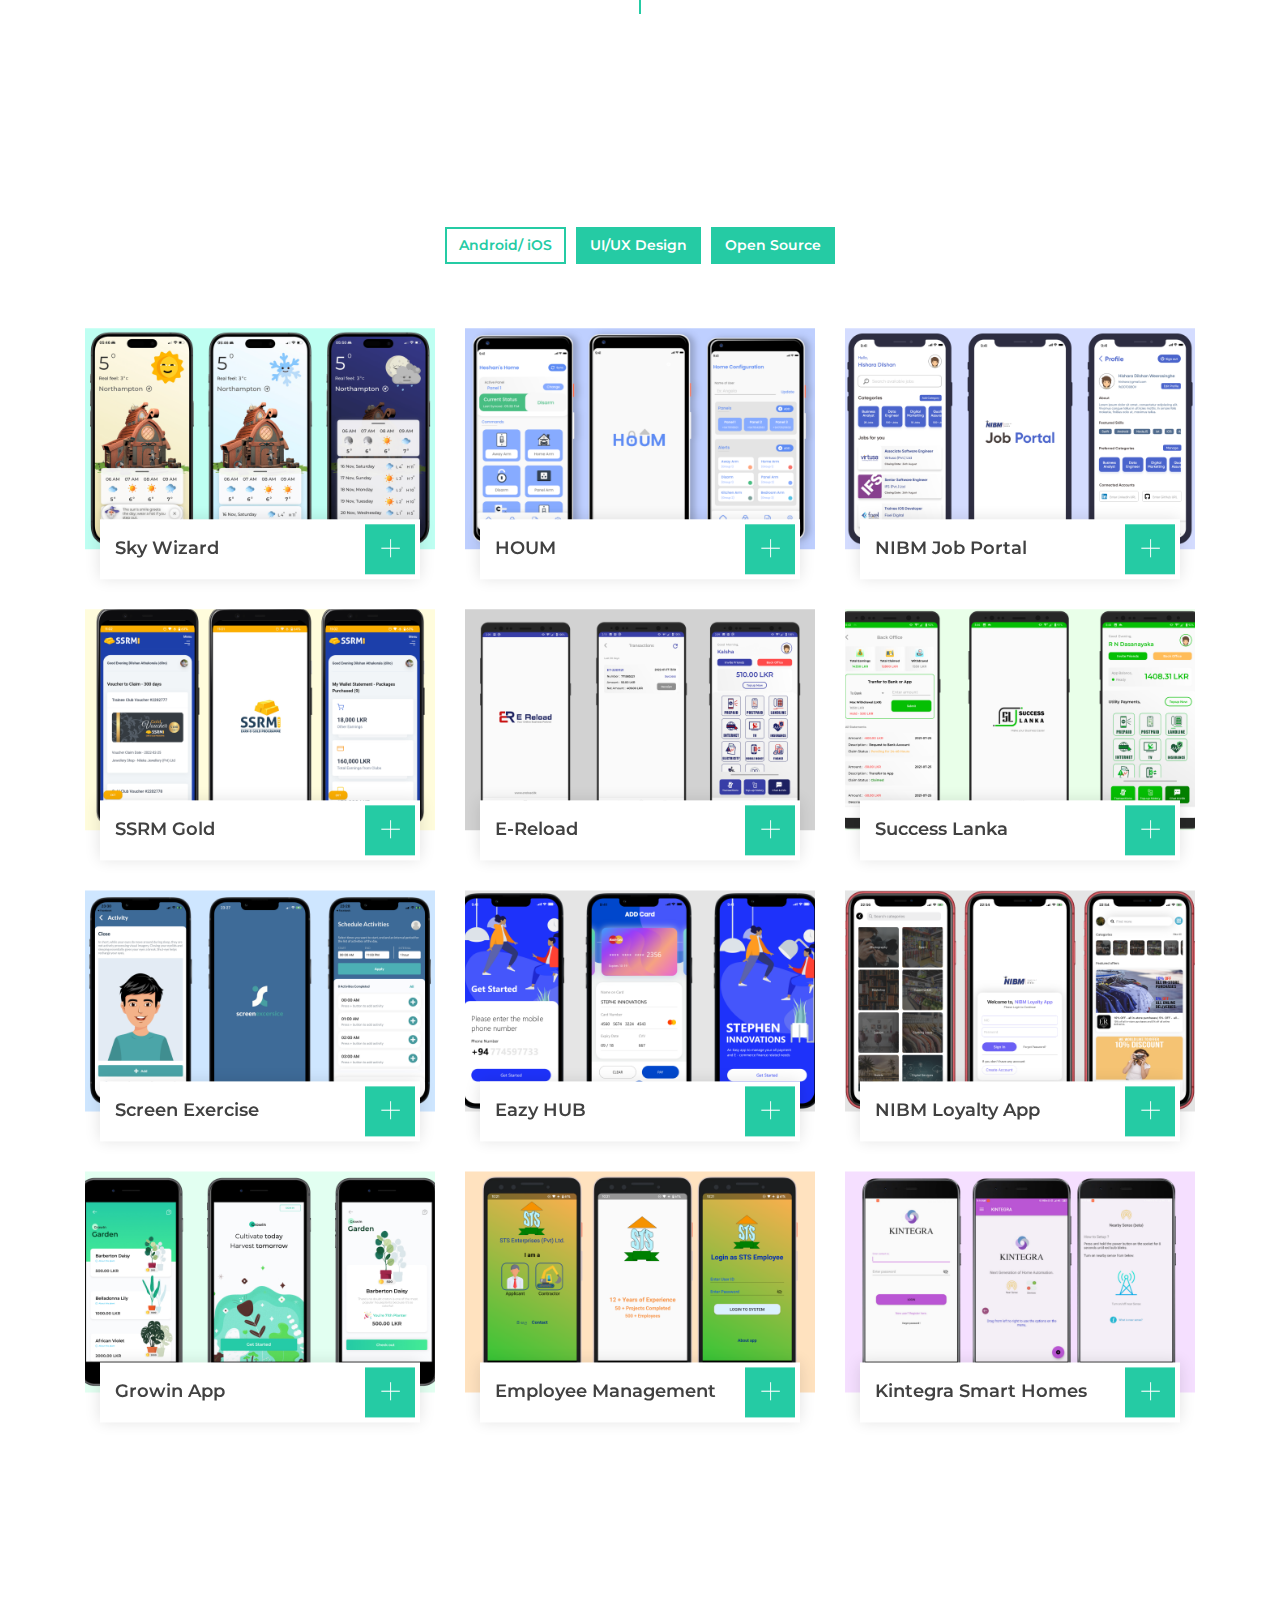
==== commit 48288d2f: "Added new projects" ====
--- a/index.html
+++ b/index.html
@@ -311,7 +311,31 @@
             </div>
             <div class="row portfolio-container padded-row">
                 <!--Filter 1-->
-                <div class="col-lg-4 col-md-6 col-sm-12 portfolio-item filter-1 wow fadeInUp" data-wow-delay="0.0s">
+                <div class="col-lg-4 col-md-6 col-sm-12 portfolio-item filter-1 " data-wow-delay="0.0s">
+                    <div class="portfolio-wrap">
+                        <div class="portfolio-img">
+                            <img src="img/android_ios/small/skywizard.png" alt="Image">
+                        </div>
+                        <div class="portfolio-text">
+                            <h3> Sky Wizard
+                            </h3>
+                            <a class="btn" href="img/android_ios/large/skywizard.png" data-lightbox="portfolio">+</a>
+                        </div>
+                    </div>
+                </div>
+                <div class="col-lg-4 col-md-6 col-sm-12 portfolio-item filter-1 " data-wow-delay="0.0s">
+                    <div class="portfolio-wrap">
+                        <div class="portfolio-img">
+                            <img src="img/android_ios/small/houm.png" alt="Image">
+                        </div>
+                        <div class="portfolio-text">
+                            <h3> HOUM
+                            </h3>
+                            <a class="btn" href="img/android_ios/large/houm.png" data-lightbox="portfolio">+</a>
+                        </div>
+                    </div>
+                </div>
+                <div class="col-lg-4 col-md-6 col-sm-12 portfolio-item filter-1 " data-wow-delay="0.0s">
                     <div class="portfolio-wrap">
                         <div class="portfolio-img">
                             <img src="img/android_ios/small/jobportal.png" alt="Image">
@@ -323,7 +347,7 @@
                         </div>
                     </div>
                 </div>
-                <div class="col-lg-4 col-md-6 col-sm-12 portfolio-item filter-1 wow fadeInUp" data-wow-delay="0.0s">
+                <div class="col-lg-4 col-md-6 col-sm-12 portfolio-item filter-1 " data-wow-delay="0.0s">
                     <div class="portfolio-wrap">
                         <div class="portfolio-img">
                             <img src="img/android_ios/small/ssrm.png" alt="Image">
@@ -335,7 +359,7 @@
                         </div>
                     </div>
                 </div>
-                <div class="col-lg-4 col-md-6 col-sm-12 portfolio-item filter-1 wow fadeInUp" data-wow-delay="0.0s">
+                <div class="col-lg-4 col-md-6 col-sm-12 portfolio-item filter-1 " data-wow-delay="0.0s">
                     <div class="portfolio-wrap">
                         <div class="portfolio-img">
                             <img src="img/android_ios/small/ereload.png" alt="Image">
@@ -347,7 +371,7 @@
                         </div>
                     </div>
                 </div>
-                <div class="col-lg-4 col-md-6 col-sm-12 portfolio-item filter-1 wow fadeInUp" data-wow-delay="0.0s">
+                <div class="col-lg-4 col-md-6 col-sm-12 portfolio-item filter-1 " data-wow-delay="0.0s">
                     <div class="portfolio-wrap">
                         <div class="portfolio-img">
                             <img src="img/android_ios/small/successlanka.png" alt="Image">
@@ -359,7 +383,7 @@
                         </div>
                     </div>
                 </div>
-                <div class="col-lg-4 col-md-6 col-sm-12 portfolio-item filter-1 wow fadeInUp" data-wow-delay="0.0s">
+                <div class="col-lg-4 col-md-6 col-sm-12 portfolio-item filter-1 " data-wow-delay="0.0s">
                     <div class="portfolio-wrap">
                         <div class="portfolio-img">
                             <img src="img/android_ios/small/screenex.png" alt="Image">
@@ -371,7 +395,7 @@
                         </div>
                     </div>
                 </div>
-                <div class="col-lg-4 col-md-6 col-sm-12 portfolio-item filter-1 wow fadeInUp" data-wow-delay="0.0s">
+                <div class="col-lg-4 col-md-6 col-sm-12 portfolio-item filter-1 " data-wow-delay="0.0s">
                     <div class="portfolio-wrap">
                         <div class="portfolio-img">
                             <img src="img/android_ios/small/eazyhub.png" alt="Image">
@@ -383,7 +407,7 @@
                         </div>
                     </div>
                 </div>
-                <div class="col-lg-4 col-md-6 col-sm-12 portfolio-item filter-1 wow fadeInUp" data-wow-delay="0.0s">
+                <div class="col-lg-4 col-md-6 col-sm-12 portfolio-item filter-1 " data-wow-delay="0.0s">
                     <div class="portfolio-wrap">
                         <div class="portfolio-img">
                             <img src="img/android_ios/small/loyalty.png" alt="Image">
@@ -395,7 +419,7 @@
                         </div>
                     </div>
                 </div>
-                <div class="col-lg-4 col-md-6 col-sm-12 portfolio-item filter-1 wow fadeInUp" data-wow-delay="0.0s">
+                <div class="col-lg-4 col-md-6 col-sm-12 portfolio-item filter-1 " data-wow-delay="0.0s">
                     <div class="portfolio-wrap">
                         <div class="portfolio-img">
                             <img src="img/android_ios/small/growin.png" alt="Image">
@@ -407,7 +431,7 @@
                         </div>
                     </div>
                 </div>
-                <div class="col-lg-4 col-md-6 col-sm-12 portfolio-item filter-1 wow fadeInUp" data-wow-delay="0.0s">
+                <div class="col-lg-4 col-md-6 col-sm-12 portfolio-item filter-1 " data-wow-delay="0.0s">
                     <div class="portfolio-wrap">
                         <div class="portfolio-img">
                             <img src="img/android_ios/small/sts.png" alt="Image">
@@ -419,7 +443,7 @@
                         </div>
                     </div>
                 </div>
-                <div class="col-lg-4 col-md-6 col-sm-12 portfolio-item filter-1 wow fadeInUp" data-wow-delay="0.0s">
+                <div class="col-lg-4 col-md-6 col-sm-12 portfolio-item filter-1 " data-wow-delay="0.0s">
                     <div class="portfolio-wrap">
                         <div class="portfolio-img">
                             <img src="img/android_ios/small/kintegra.png" alt="Image">
@@ -433,7 +457,7 @@
                 </div>
                 <!--Filter 1 End-->
                 <!--Filter 2-->
-                <div class="col-lg-4 col-md-6 col-sm-12 portfolio-item filter-2 wow fadeInUp" data-wow-delay="0.0s">
+                <div class="col-lg-4 col-md-6 col-sm-12 portfolio-item filter-2 " data-wow-delay="0.0s">
                     <div class="portfolio-wrap">
                         <div class="portfolio-img">
                             <img src="img/open_source/small/quarantime.png" alt="Image">
@@ -445,7 +469,7 @@
                         </div>
                     </div>
                 </div>
-                <div class="col-lg-4 col-md-6 col-sm-12 portfolio-item filter-2 wow fadeInUp" data-wow-delay="0.0s">
+                <div class="col-lg-4 col-md-6 col-sm-12 portfolio-item filter-2 " data-wow-delay="0.0s">
                     <div class="portfolio-wrap">
                         <div class="portfolio-img">
                             <img src="img/open_source/small/estate.png" alt="Image">
@@ -457,7 +481,7 @@
                         </div>
                     </div>
                 </div>
-                <div class="col-lg-4 col-md-6 col-sm-12 portfolio-item filter-2 wow fadeInUp" data-wow-delay="0.0s">
+                <div class="col-lg-4 col-md-6 col-sm-12 portfolio-item filter-2 " data-wow-delay="0.0s">
                     <div class="portfolio-wrap">
                         <div class="portfolio-img">
                             <img src="img/ui_ux/small/prettymind.png" alt="Image">
@@ -469,7 +493,7 @@
                         </div>
                     </div>
                 </div>
-                <div class="col-lg-4 col-md-6 col-sm-12 portfolio-item filter-2 wow fadeInUp" data-wow-delay="0.0s">
+                <div class="col-lg-4 col-md-6 col-sm-12 portfolio-item filter-2 " data-wow-delay="0.0s">
                     <div class="portfolio-wrap">
                         <div class="portfolio-img">
                             <img src="img/android_ios/small/jobportal.png" alt="Image">
@@ -481,7 +505,7 @@
                         </div>
                     </div>
                 </div>
-                <div class="col-lg-4 col-md-6 col-sm-12 portfolio-item filter-2 wow fadeInUp" data-wow-delay="0.0s">
+                <div class="col-lg-4 col-md-6 col-sm-12 portfolio-item filter-2 " data-wow-delay="0.0s">
                     <div class="portfolio-wrap">
                         <div class="portfolio-img">
                             <img src="img/open_source/small/nibmcafe.png" alt="Image">
@@ -493,7 +517,7 @@
                         </div>
                     </div>
                 </div>
-                <div class="col-lg-4 col-md-6 col-sm-12 portfolio-item filter-2 wow fadeInUp" data-wow-delay="0.0s">
+                <div class="col-lg-4 col-md-6 col-sm-12 portfolio-item filter-2 " data-wow-delay="0.0s">
                     <div class="portfolio-wrap">
                         <div class="portfolio-img">
                             <img src="img/open_source/small/covidsafe.png" alt="Image">
@@ -505,7 +529,7 @@
                         </div>
                     </div>
                 </div>
-                <div class="col-lg-4 col-md-6 col-sm-12 portfolio-item filter-2 wow fadeInUp" data-wow-delay="0.0s">
+                <div class="col-lg-4 col-md-6 col-sm-12 portfolio-item filter-2 " data-wow-delay="0.0s">
                     <div class="portfolio-wrap">
                         <div class="portfolio-img">
                             <img src="img/android_ios/small/successlanka.png" alt="Image">
@@ -517,7 +541,7 @@
                         </div>
                     </div>
                 </div>
-                <div class="col-lg-4 col-md-6 col-sm-12 portfolio-item filter-2 wow fadeInUp" data-wow-delay="0.0s">
+                <div class="col-lg-4 col-md-6 col-sm-12 portfolio-item filter-2 " data-wow-delay="0.0s">
                     <div class="portfolio-wrap">
                         <div class="portfolio-img">
                             <img src="img/ui_ux/small/medichain.png" alt="Image">
@@ -529,7 +553,7 @@
                         </div>
                     </div>
                 </div>
-                <div class="col-lg-4 col-md-6 col-sm-12 portfolio-item filter-2 wow fadeInUp" data-wow-delay="0.0s">
+                <div class="col-lg-4 col-md-6 col-sm-12 portfolio-item filter-2 " data-wow-delay="0.0s">
                     <div class="portfolio-wrap">
                         <div class="portfolio-img">
                             <img src="img/ui_ux/small/myspace.png" alt="Image">
@@ -541,7 +565,7 @@
                         </div>
                     </div>
                 </div>
-                <div class="col-lg-4 col-md-6 col-sm-12 portfolio-item filter-2 wow fadeInUp" data-wow-delay="0.0s">
+                <div class="col-lg-4 col-md-6 col-sm-12 portfolio-item filter-2 " data-wow-delay="0.0s">
                     <div class="portfolio-wrap">
                         <div class="portfolio-img">
                             <img src="img/ui_ux/small/volts.png" alt="Image">
@@ -555,7 +579,7 @@
                 </div>
                 <!--Filter 2 End-->
                 <!--Filter 3-->
-                <div class="col-lg-4 col-md-6 col-sm-12 portfolio-item filter-3 wow fadeInUp" data-wow-delay="0.0s">
+                <div class="col-lg-4 col-md-6 col-sm-12 portfolio-item filter-3 " data-wow-delay="0.0s">
                     <div class="portfolio-wrap">
                         <div class="portfolio-img">
                             <img src="img/open_source/small/estate.png" alt="Image">
@@ -567,7 +591,7 @@
                         </div>
                     </div>
                 </div>
-                <div class="col-lg-4 col-md-6 col-sm-12 portfolio-item filter-3 wow fadeInUp" data-wow-delay="0.0s">
+                <div class="col-lg-4 col-md-6 col-sm-12 portfolio-item filter-3 " data-wow-delay="0.0s">
                     <div class="portfolio-wrap">
                         <div class="portfolio-img">
                             <img src="img/open_source/small/quarantime.png" alt="Image">
@@ -579,7 +603,7 @@
                         </div>
                     </div>
                 </div>
-                <div class="col-lg-4 col-md-6 col-sm-12 portfolio-item filter-3 wow fadeInUp" data-wow-delay="0.0s">
+                <div class="col-lg-4 col-md-6 col-sm-12 portfolio-item filter-3 " data-wow-delay="0.0s">
                     <div class="portfolio-wrap">
                         <div class="portfolio-img">
                             <img src="img/open_source/small/nibmcafe.png" alt="Image">
@@ -591,7 +615,7 @@
                         </div>
                     </div>
                 </div>
-                <div class="col-lg-4 col-md-6 col-sm-12 portfolio-item filter-3 wow fadeInUp" data-wow-delay="0.0s">
+                <div class="col-lg-4 col-md-6 col-sm-12 portfolio-item filter-3 " data-wow-delay="0.0s">
                     <div class="portfolio-wrap">
                         <div class="portfolio-img">
                             <img src="img/open_source/small/covidsafe.png" alt="Image">
@@ -603,7 +627,7 @@
                         </div>
                     </div>
                 </div>
-                <div class="col-lg-4 col-md-6 col-sm-12 portfolio-item filter-3 wow fadeInUp" data-wow-delay="0.0s">
+                <div class="col-lg-4 col-md-6 col-sm-12 portfolio-item filter-3 " data-wow-delay="0.0s">
                     <div class="portfolio-wrap">
                         <div class="portfolio-img">
                             <img src="img/open_source/small/emptyslot.png" alt="Image">
@@ -615,7 +639,7 @@
                         </div>
                     </div>
                 </div>
-                <div class="col-lg-4 col-md-6 col-sm-12 portfolio-item filter-3 wow fadeInUp" data-wow-delay="0.0s">
+                <div class="col-lg-4 col-md-6 col-sm-12 portfolio-item filter-3 " data-wow-delay="0.0s">
                     <div class="portfolio-wrap">
                         <div class="portfolio-img">
                             <img src="img/open_source/small/github.png" alt="Image">
@@ -627,7 +651,7 @@
                         </div>
                     </div>
                 </div>
-                <div class="col-lg-4 col-md-6 col-sm-12 portfolio-item filter-3 wow fadeInUp" data-wow-delay="0.0s">
+                <div class="col-lg-4 col-md-6 col-sm-12 portfolio-item filter-3 " data-wow-delay="0.0s">
                     <div class="portfolio-wrap">
                         <div class="portfolio-img">
                             <img src="img/open_source/small/github.png" alt="Image">
@@ -639,7 +663,7 @@
                         </div>
                     </div>
                 </div>
-                <div class="col-lg-4 col-md-6 col-sm-12 portfolio-item filter-3 wow fadeInUp" data-wow-delay="0.0s">
+                <div class="col-lg-4 col-md-6 col-sm-12 portfolio-item filter-3 " data-wow-delay="0.0s">
                     <div class="portfolio-wrap">
                         <div class="portfolio-img">
                             <img src="img/open_source/small/github.png" alt="Image">
@@ -651,7 +675,7 @@
                         </div>
                     </div>
                 </div>
-                <div class="col-lg-4 col-md-6 col-sm-12 portfolio-item filter-3 wow fadeInUp" data-wow-delay="0.0s">
+                <div class="col-lg-4 col-md-6 col-sm-12 portfolio-item filter-3 " data-wow-delay="0.0s">
                     <div class="portfolio-wrap">
                         <div class="portfolio-img">
                             <img src="img/open_source/small/github.png" alt="Image">
@@ -663,7 +687,7 @@
                         </div>
                     </div>
                 </div>
-                <div class="col-lg-4 col-md-6 col-sm-12 portfolio-item filter-3 wow fadeInUp" data-wow-delay="0.0s">
+                <div class="col-lg-4 col-md-6 col-sm-12 portfolio-item filter-3 " data-wow-delay="0.0s">
                     <div class="portfolio-wrap">
                         <div class="portfolio-img">
                             <img src="img/open_source/small/github.png" alt="Image">
@@ -675,7 +699,7 @@
                         </div>
                     </div>
                 </div>
-                <div class="col-lg-4 col-md-6 col-sm-12 portfolio-item filter-3 wow fadeInUp" data-wow-delay="0.0s">
+                <div class="col-lg-4 col-md-6 col-sm-12 portfolio-item filter-3 " data-wow-delay="0.0s">
                     <div class="portfolio-wrap">
                         <div class="portfolio-img">
                             <img src="img/open_source/small/github.png" alt="Image">
@@ -687,7 +711,7 @@
                         </div>
                     </div>
                 </div>
-                <div class="col-lg-4 col-md-6 col-sm-12 portfolio-item filter-3 wow fadeInUp" data-wow-delay="0.0s">
+                <div class="col-lg-4 col-md-6 col-sm-12 portfolio-item filter-3 " data-wow-delay="0.0s">
                     <div class="portfolio-wrap">
                         <div class="portfolio-img">
                             <img src="img/open_source/small/github.png" alt="Image">
@@ -699,7 +723,7 @@
                         </div>
                     </div>
                 </div>
-                <div class="col-lg-4 col-md-6 col-sm-12 portfolio-item filter-3 wow fadeInUp" data-wow-delay="0.0s">
+                <div class="col-lg-4 col-md-6 col-sm-12 portfolio-item filter-3 " data-wow-delay="0.0s">
                     <div class="portfolio-wrap">
                         <div class="portfolio-img">
                             <img src="img/open_source/small/github.png" alt="Image">
@@ -711,7 +735,7 @@
                         </div>
                     </div>
                 </div>
-                <div class="col-lg-4 col-md-6 col-sm-12 portfolio-item filter-3 wow fadeInUp" data-wow-delay="0.0s">
+                <div class="col-lg-4 col-md-6 col-sm-12 portfolio-item filter-3 " data-wow-delay="0.0s">
                     <div class="portfolio-wrap">
                         <div class="portfolio-img">
                             <img src="img/open_source/small/github.png" alt="Image">
@@ -723,7 +747,7 @@
                         </div>
                     </div>
                 </div>
-                <div class="col-lg-4 col-md-6 col-sm-12 portfolio-item filter-3 wow fadeInUp" data-wow-delay="0.0s">
+                <div class="col-lg-4 col-md-6 col-sm-12 portfolio-item filter-3 " data-wow-delay="0.0s">
                     <div class="portfolio-wrap">
                         <div class="portfolio-img">
                             <img src="img/open_source/small/github.png" alt="Image">
@@ -735,7 +759,7 @@
                         </div>
                     </div>
                 </div>
-                <div class="col-lg-4 col-md-6 col-sm-12 portfolio-item filter-3 wow fadeInUp" data-wow-delay="0.0s">
+                <div class="col-lg-4 col-md-6 col-sm-12 portfolio-item filter-3 " data-wow-delay="0.0s">
                     <div class="portfolio-wrap">
                         <div class="portfolio-img">
                             <img src="img/open_source/small/github.png" alt="Image">
@@ -747,7 +771,7 @@
                         </div>
                     </div>
                 </div>
-                <div class="col-lg-4 col-md-6 col-sm-12 portfolio-item filter-3 wow fadeInUp" data-wow-delay="0.0s">
+                <div class="col-lg-4 col-md-6 col-sm-12 portfolio-item filter-3 " data-wow-delay="0.0s">
                     <div class="portfolio-wrap">
                         <div class="portfolio-img">
                             <img src="img/open_source/small/github.png" alt="Image">
@@ -759,7 +783,7 @@
                         </div>
                     </div>
                 </div>
-                <div class="col-lg-4 col-md-6 col-sm-12 portfolio-item filter-3 wow fadeInUp" data-wow-delay="0.0s">
+                <div class="col-lg-4 col-md-6 col-sm-12 portfolio-item filter-3 " data-wow-delay="0.0s">
                     <div class="portfolio-wrap">
                         <div class="portfolio-img">
                             <img src="img/open_source/small/github.png" alt="Image">
@@ -771,7 +795,7 @@
                         </div>
                     </div>
                 </div>
-                <div class="col-lg-4 col-md-6 col-sm-12 portfolio-item filter-3 wow fadeInUp" data-wow-delay="0.0s">
+                <div class="col-lg-4 col-md-6 col-sm-12 portfolio-item filter-3 " data-wow-delay="0.0s">
                     <div class="portfolio-wrap">
                         <div class="portfolio-img">
                             <img src="img/open_source/small/github.png" alt="Image">
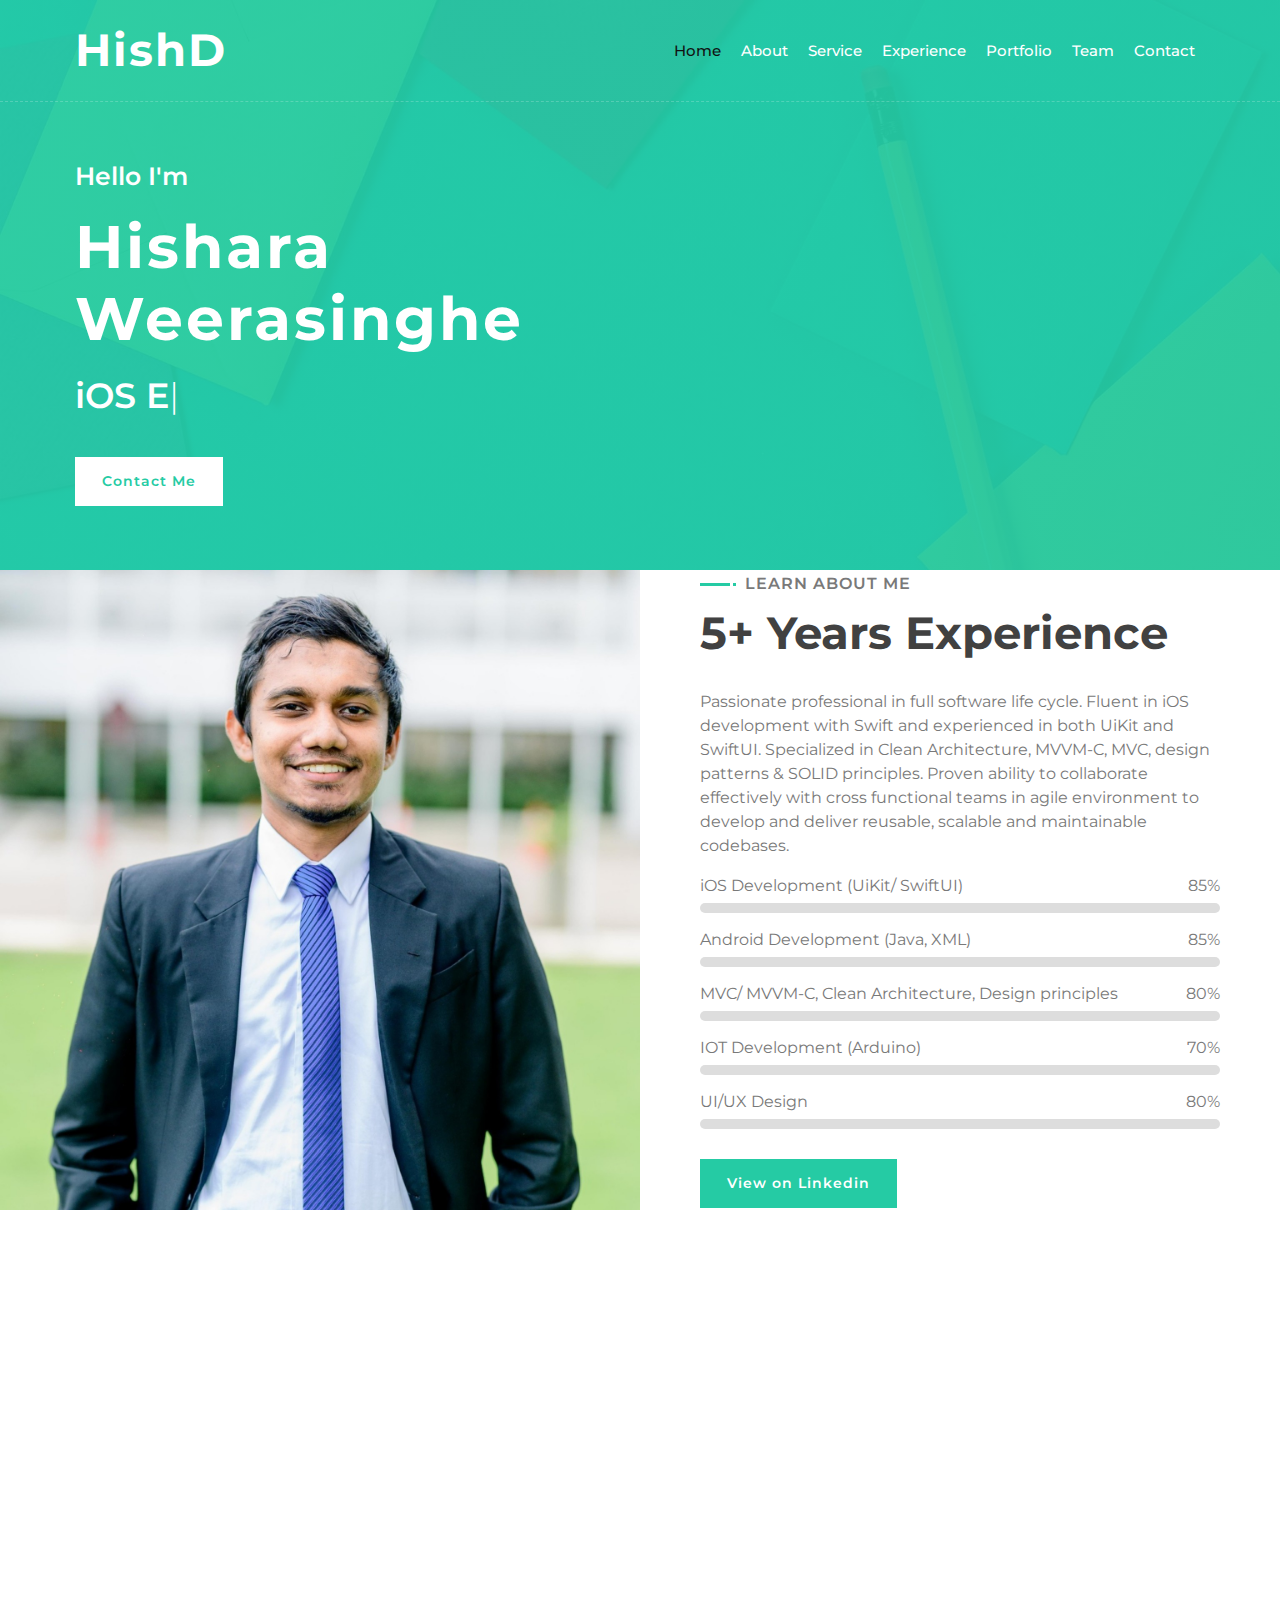
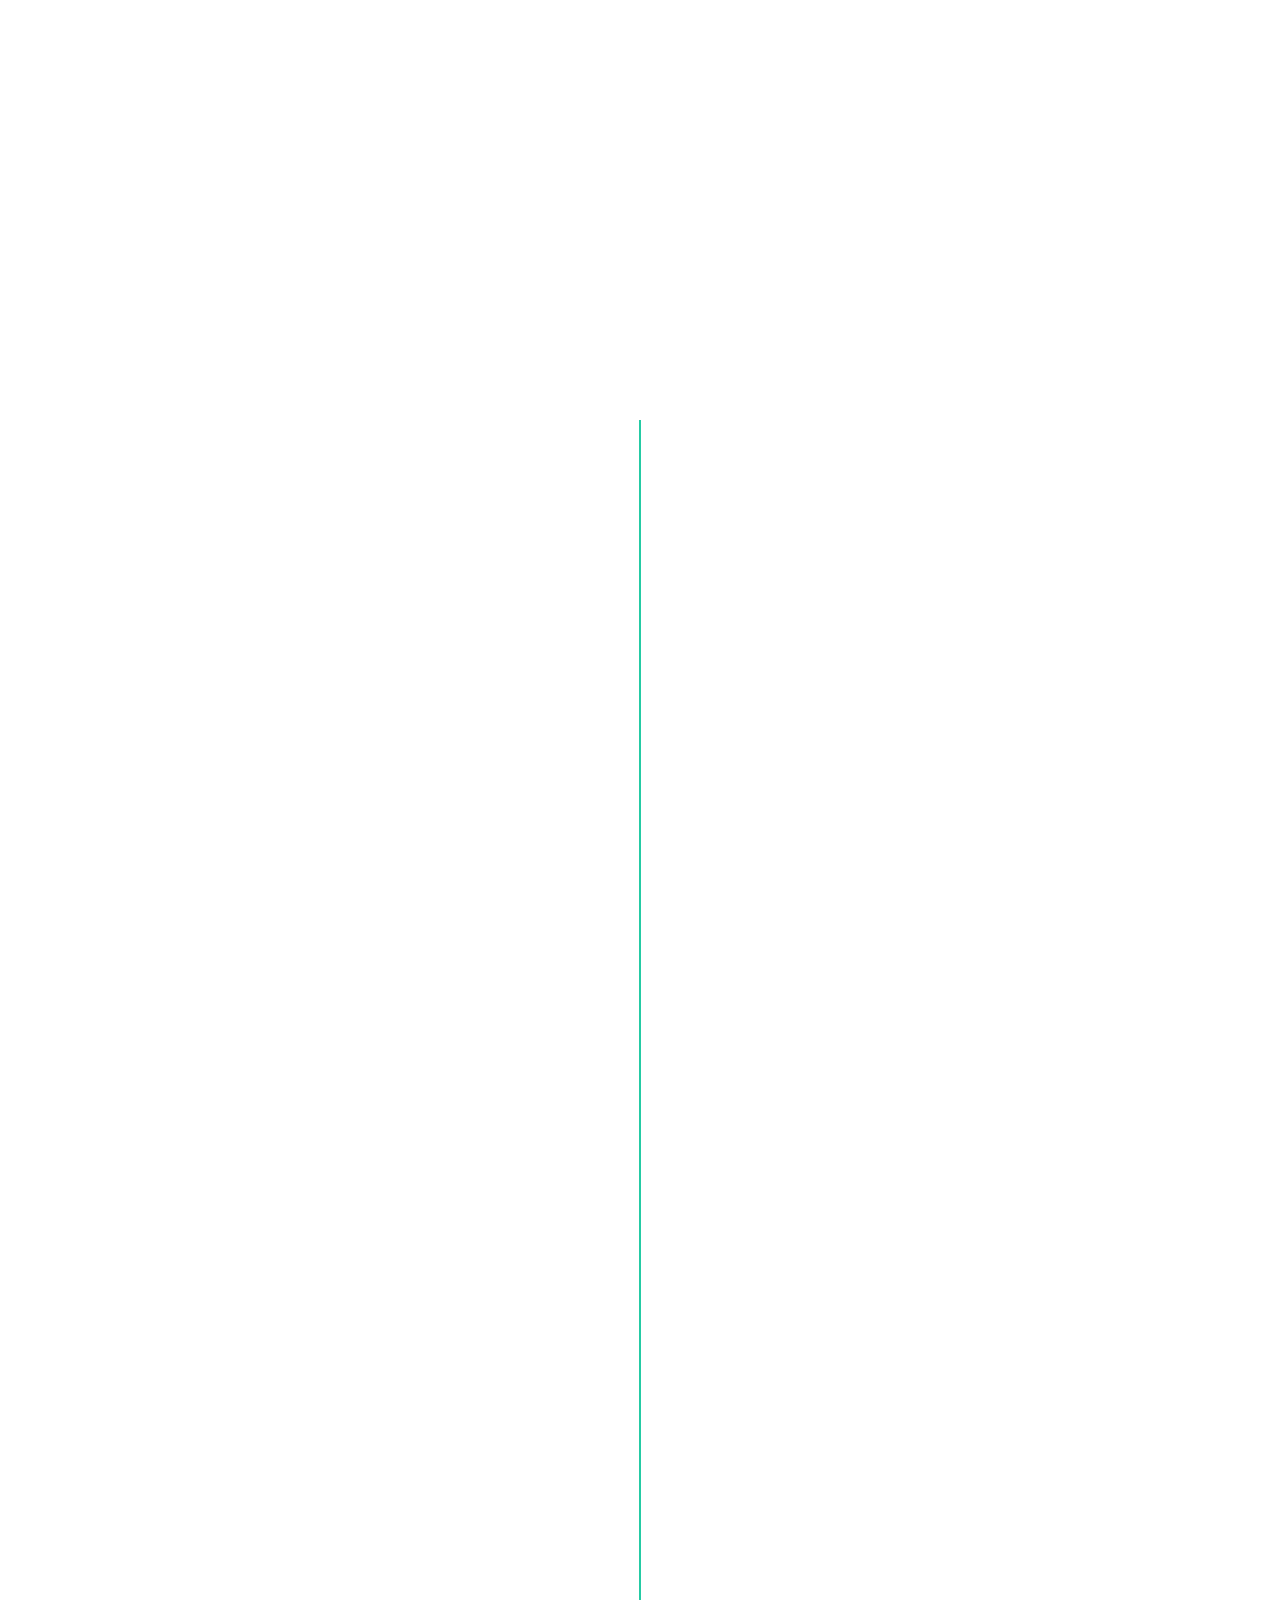
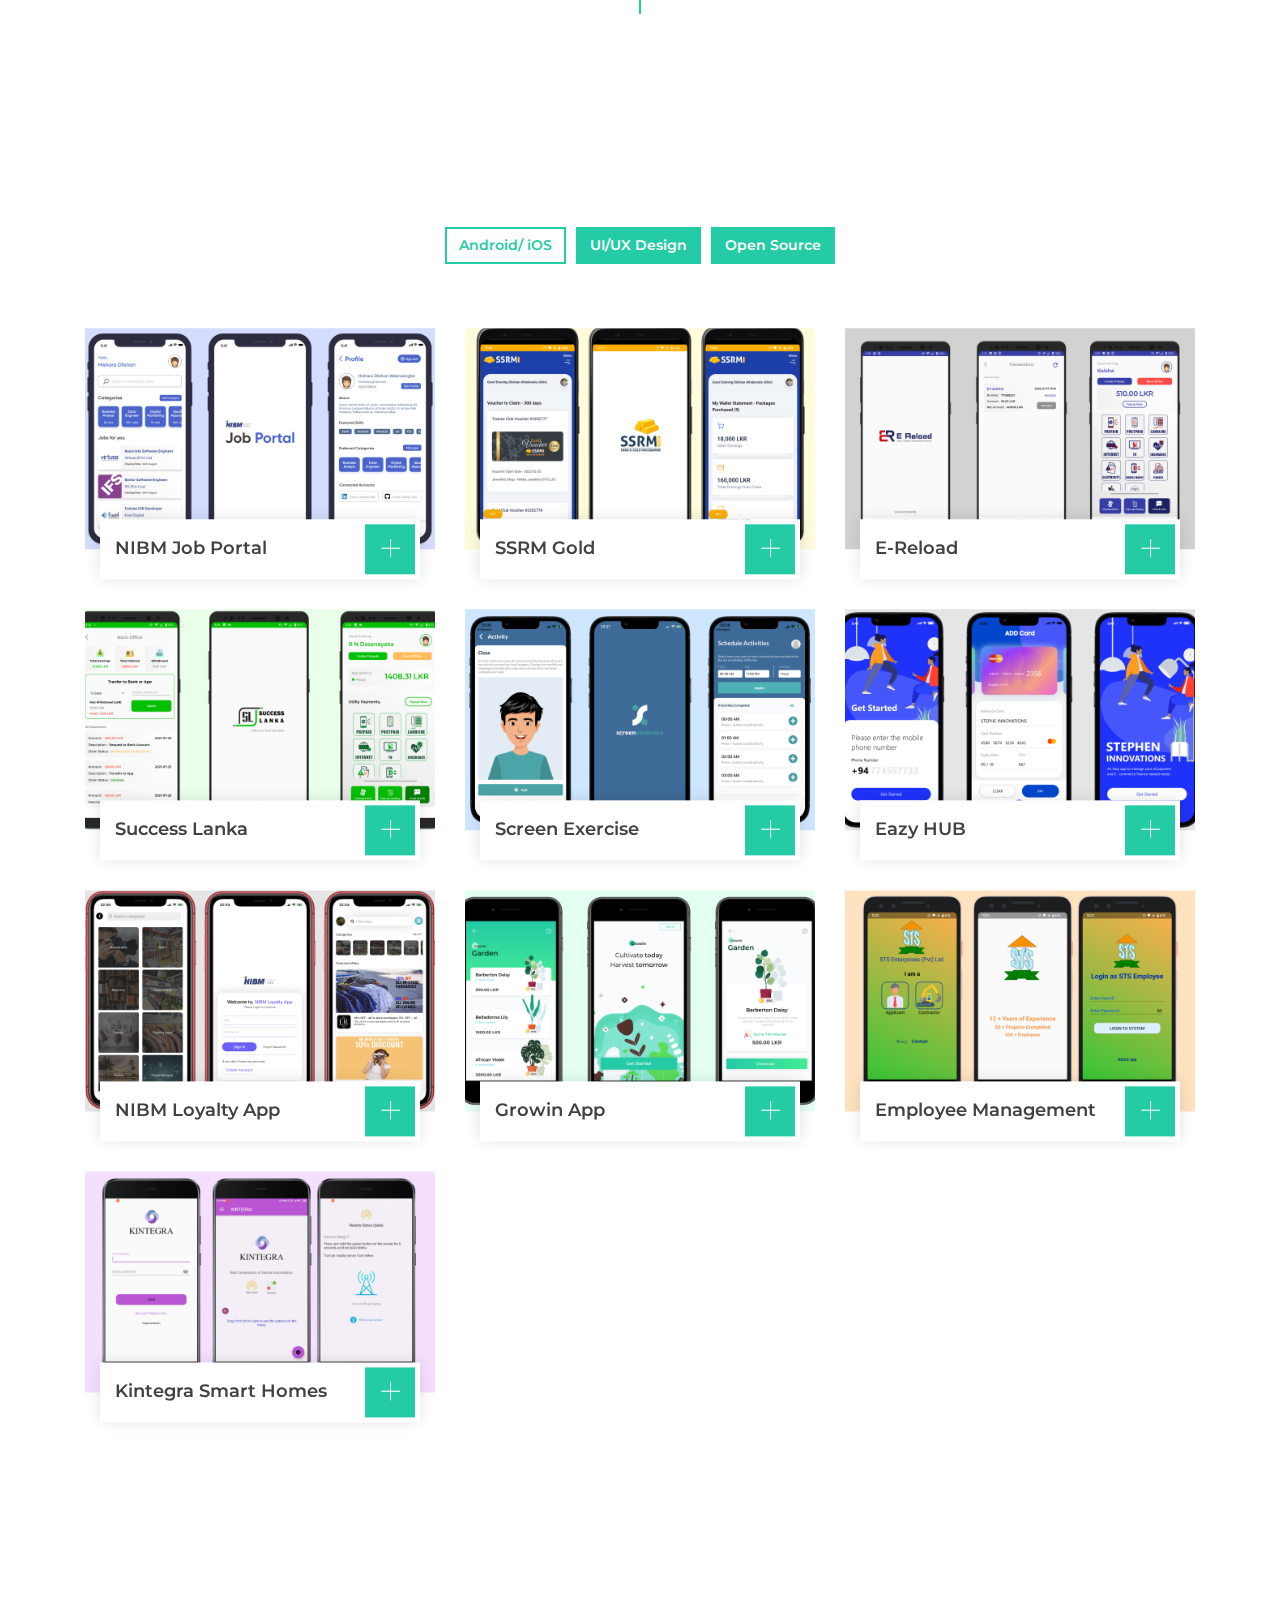
==== commit ed5c6e87: "Fixed animation issue on portfolio" ====
--- a/index.html
+++ b/index.html
@@ -314,30 +314,6 @@
                 <div class="col-lg-4 col-md-6 col-sm-12 portfolio-item filter-1 " data-wow-delay="0.0s">
                     <div class="portfolio-wrap">
                         <div class="portfolio-img">
-                            <img src="img/android_ios/small/skywizard.png" alt="Image">
-                        </div>
-                        <div class="portfolio-text">
-                            <h3> Sky Wizard
-                            </h3>
-                            <a class="btn" href="img/android_ios/large/skywizard.png" data-lightbox="portfolio">+</a>
-                        </div>
-                    </div>
-                </div>
-                <div class="col-lg-4 col-md-6 col-sm-12 portfolio-item filter-1 " data-wow-delay="0.0s">
-                    <div class="portfolio-wrap">
-                        <div class="portfolio-img">
-                            <img src="img/android_ios/small/houm.png" alt="Image">
-                        </div>
-                        <div class="portfolio-text">
-                            <h3> HOUM
-                            </h3>
-                            <a class="btn" href="img/android_ios/large/houm.png" data-lightbox="portfolio">+</a>
-                        </div>
-                    </div>
-                </div>
-                <div class="col-lg-4 col-md-6 col-sm-12 portfolio-item filter-1 " data-wow-delay="0.0s">
-                    <div class="portfolio-wrap">
-                        <div class="portfolio-img">
                             <img src="img/android_ios/small/jobportal.png" alt="Image">
                         </div>
                         <div class="portfolio-text">
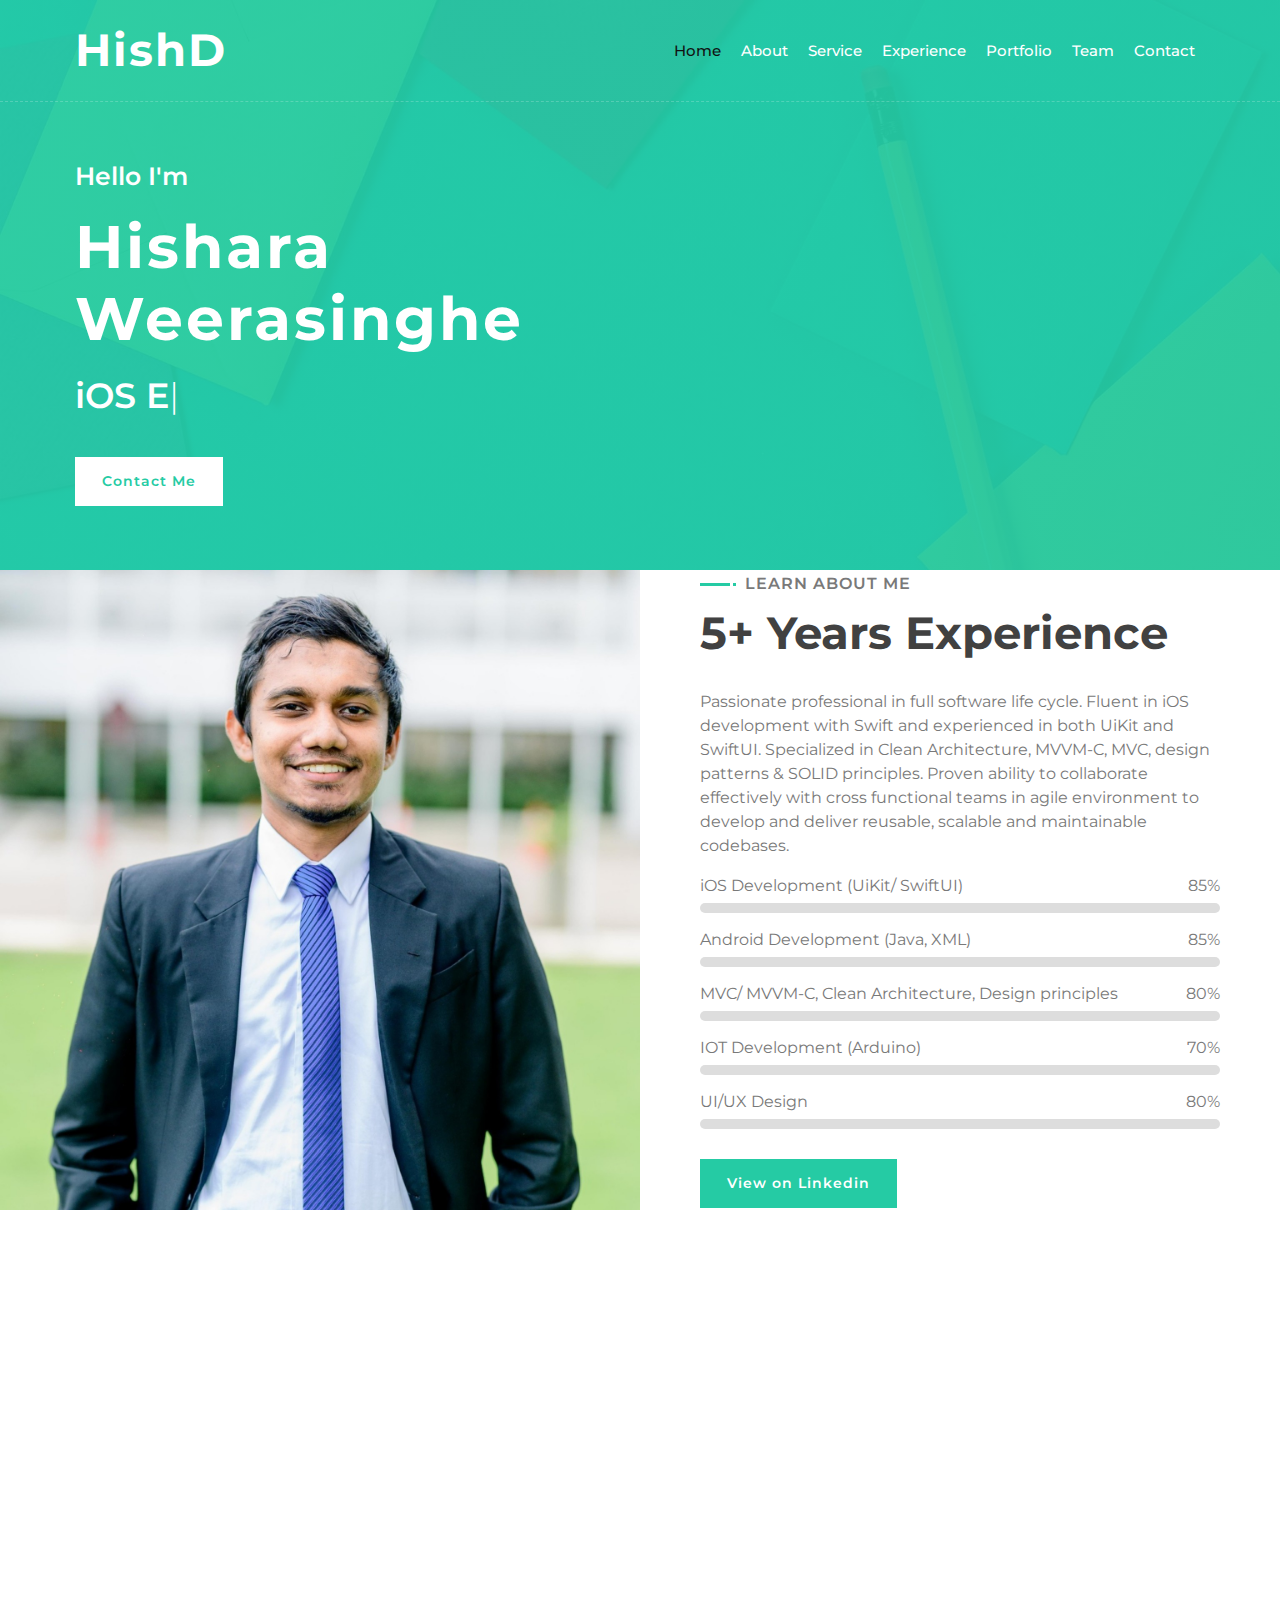
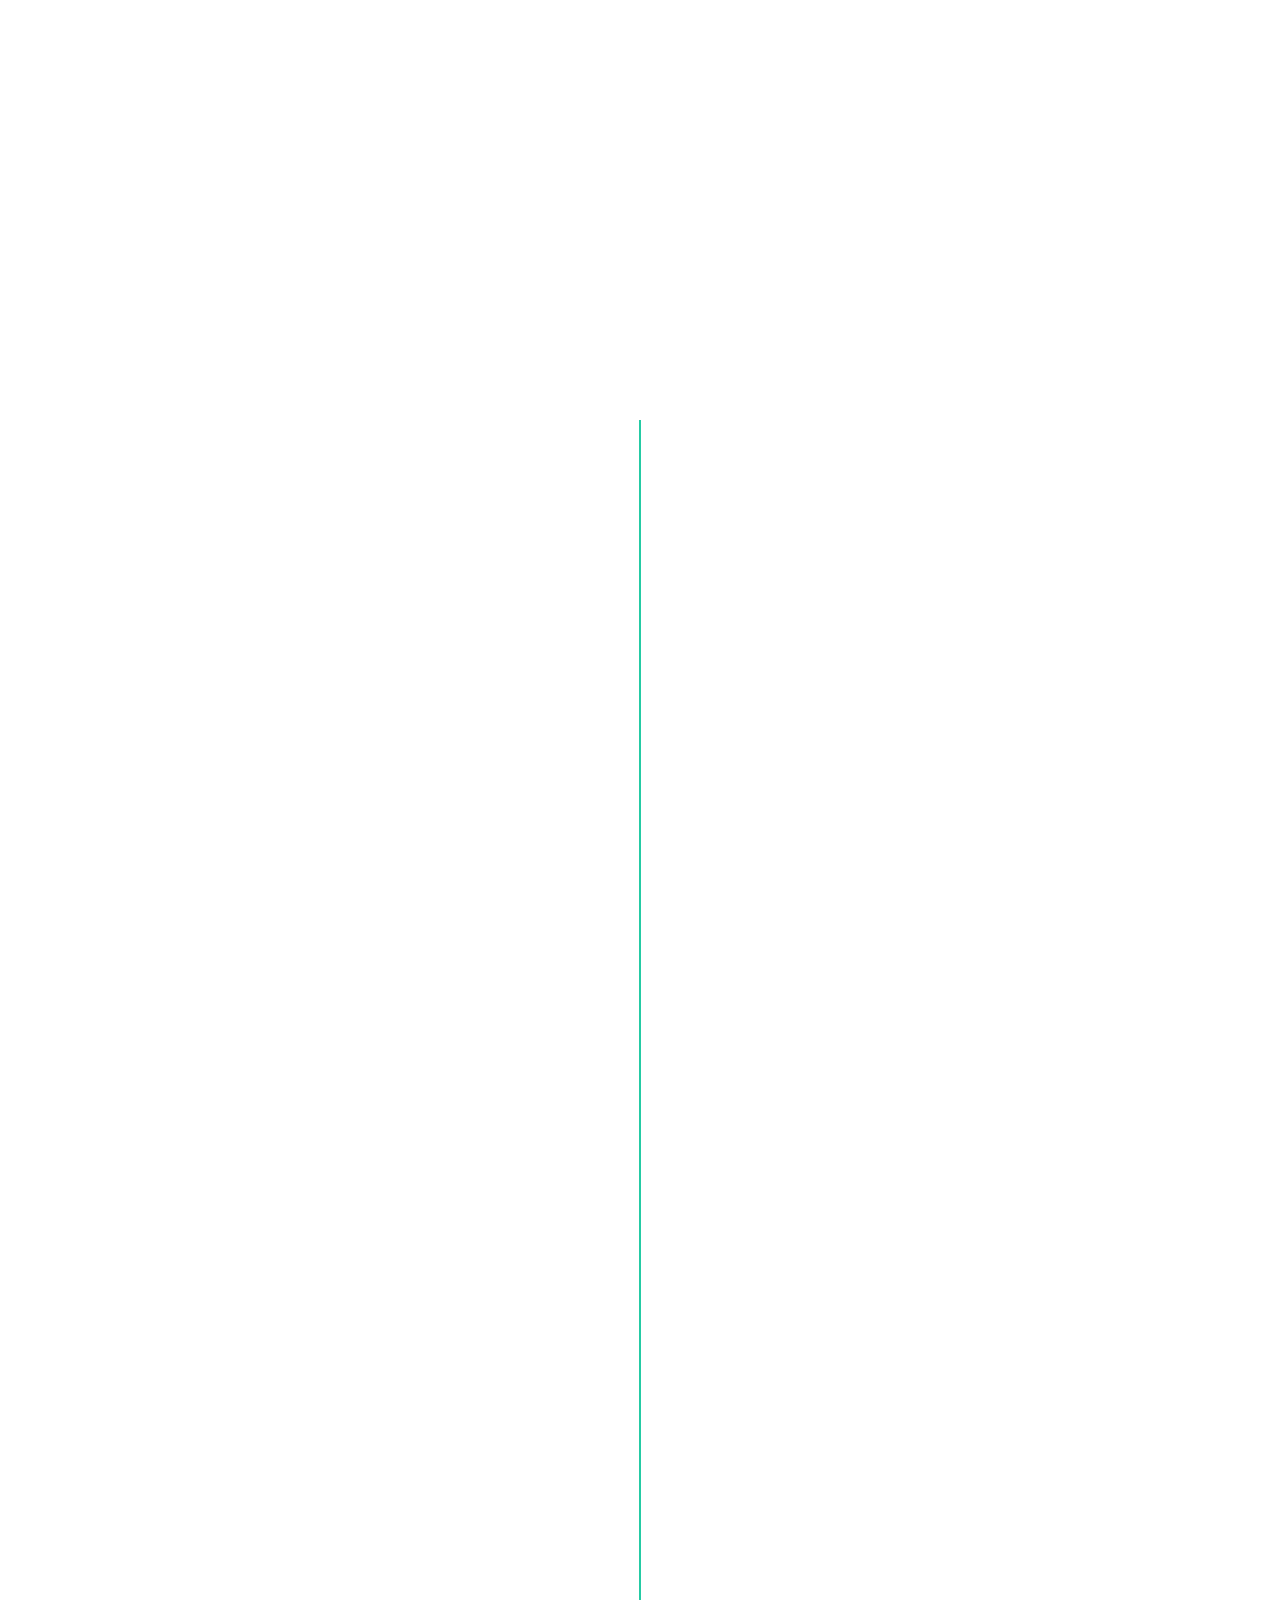
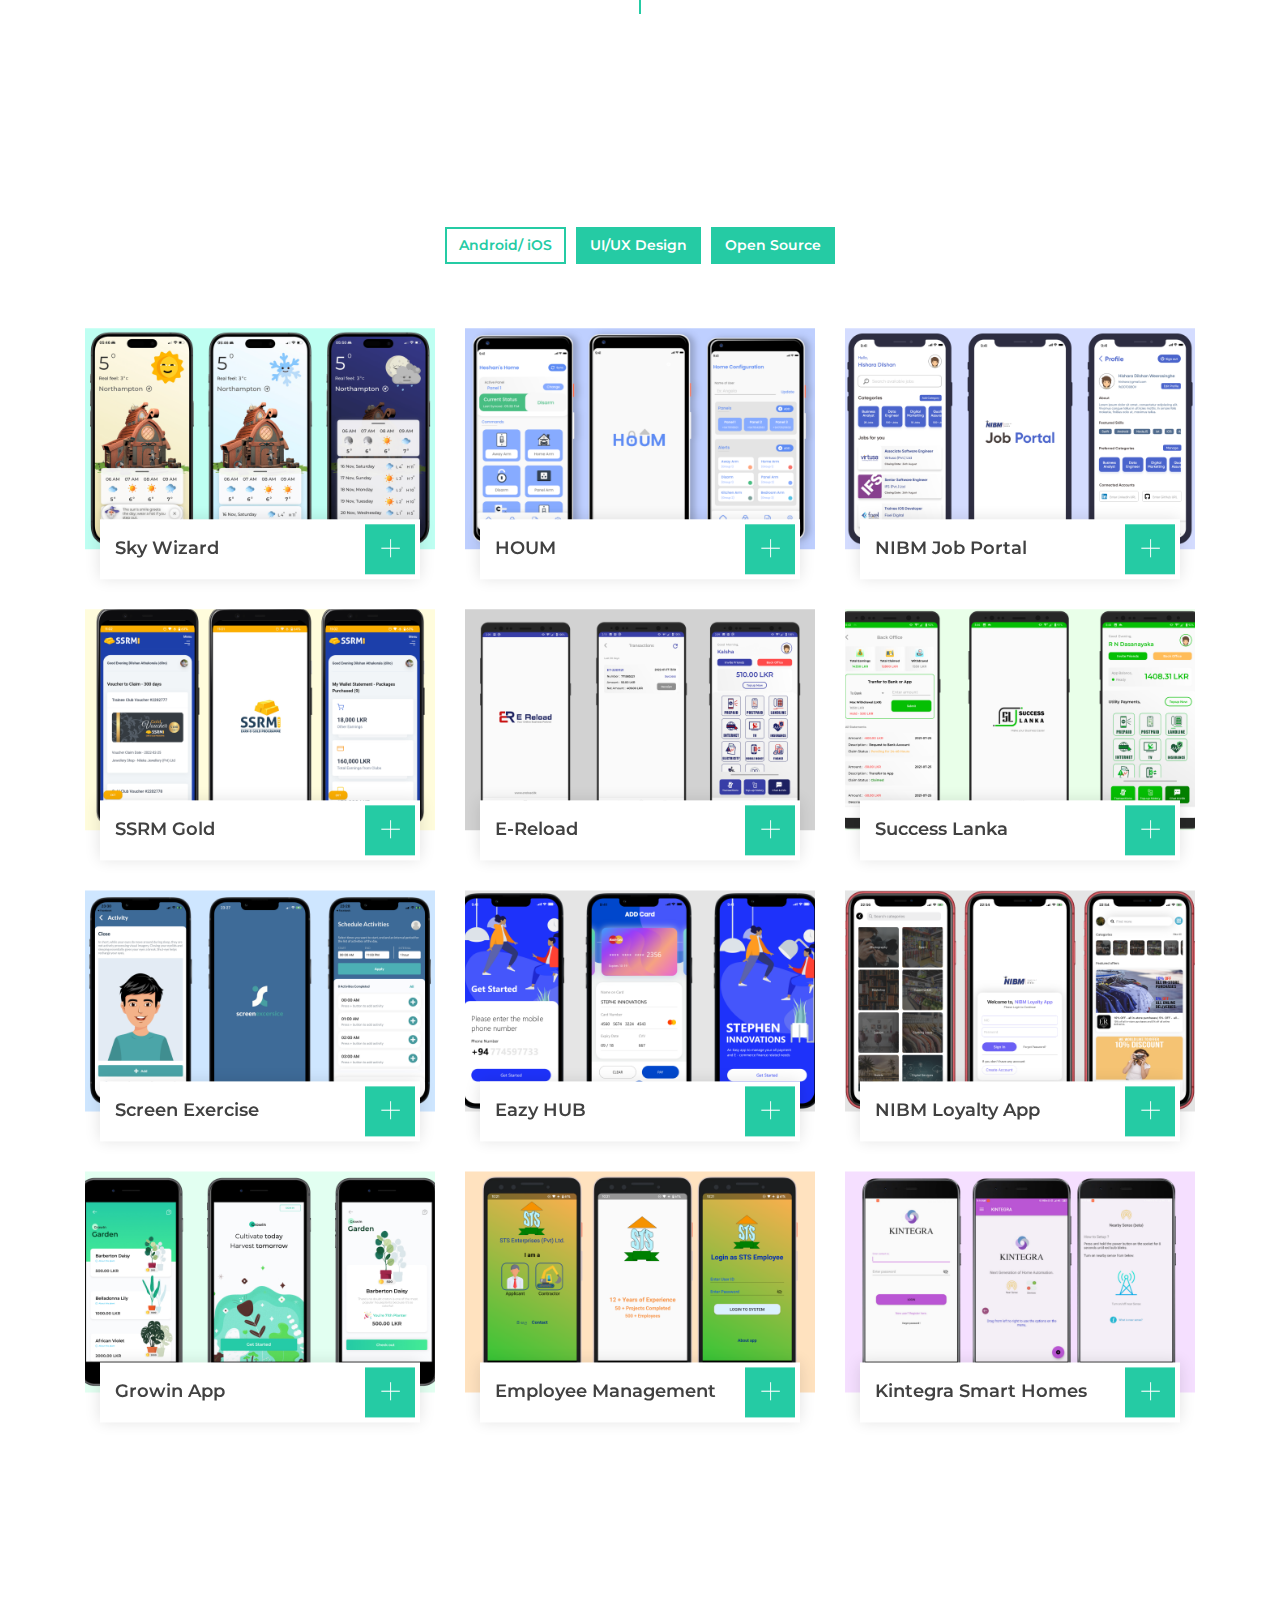
==== commit f0c2e2ac: "Updated team images" ====
--- a/index.html
+++ b/index.html
@@ -314,6 +314,30 @@
                 <div class="col-lg-4 col-md-6 col-sm-12 portfolio-item filter-1 " data-wow-delay="0.0s">
                     <div class="portfolio-wrap">
                         <div class="portfolio-img">
+                            <img src="img/android_ios/small/skywizard.png" alt="Image">
+                        </div>
+                        <div class="portfolio-text">
+                            <h3> Sky Wizard
+                            </h3>
+                            <a class="btn" href="img/android_ios/large/skywizard.png" data-lightbox="portfolio">+</a>
+                        </div>
+                    </div>
+                </div>
+                <div class="col-lg-4 col-md-6 col-sm-12 portfolio-item filter-1 " data-wow-delay="0.0s">
+                    <div class="portfolio-wrap">
+                        <div class="portfolio-img">
+                            <img src="img/android_ios/small/houm.png" alt="Image">
+                        </div>
+                        <div class="portfolio-text">
+                            <h3> HOUM
+                            </h3>
+                            <a class="btn" href="img/android_ios/large/houm.png" data-lightbox="portfolio">+</a>
+                        </div>
+                    </div>
+                </div>
+                <div class="col-lg-4 col-md-6 col-sm-12 portfolio-item filter-1 " data-wow-delay="0.0s">
+                    <div class="portfolio-wrap">
+                        <div class="portfolio-img">
                             <img src="img/android_ios/small/jobportal.png" alt="Image">
                         </div>
                         <div class="portfolio-text">
@@ -849,7 +873,7 @@
                 <div class="col-lg-6 wow fadeInUp" data-wow-delay="0.0s">
                     <div class="team-item">
                         <div class="team-img">
-                            <img src="img/team/trevo.jpg" alt="Image">
+                            <img src="img/team/trevo.png" alt="Image">
                         </div>
                         <div class="team-text">
                             <h2>Trevo Gayan</h2>
@@ -860,7 +884,7 @@
                 <div class="col-lg-6 wow fadeInUp" data-wow-delay="0.2s">
                     <div class="team-item">
                         <div class="team-img">
-                            <img src="img/team/imasha.jpg" alt="Image">
+                            <img src="img/team/imasha.png" alt="Image">
                         </div>
                         <div class="team-text">
                             <h2>Imasha Hansini</h2>
@@ -871,7 +895,7 @@
                 <div class="col-lg-6 wow fadeInUp" data-wow-delay="0.4s">
                     <div class="team-item">
                         <div class="team-img">
-                            <img src="img/team/nimesh.jpg" alt="Image">
+                            <img src="img/team/nimesh.png" alt="Image">
                         </div>
                         <div class="team-text">
                             <h2>Nimesh Lakshan</h2>
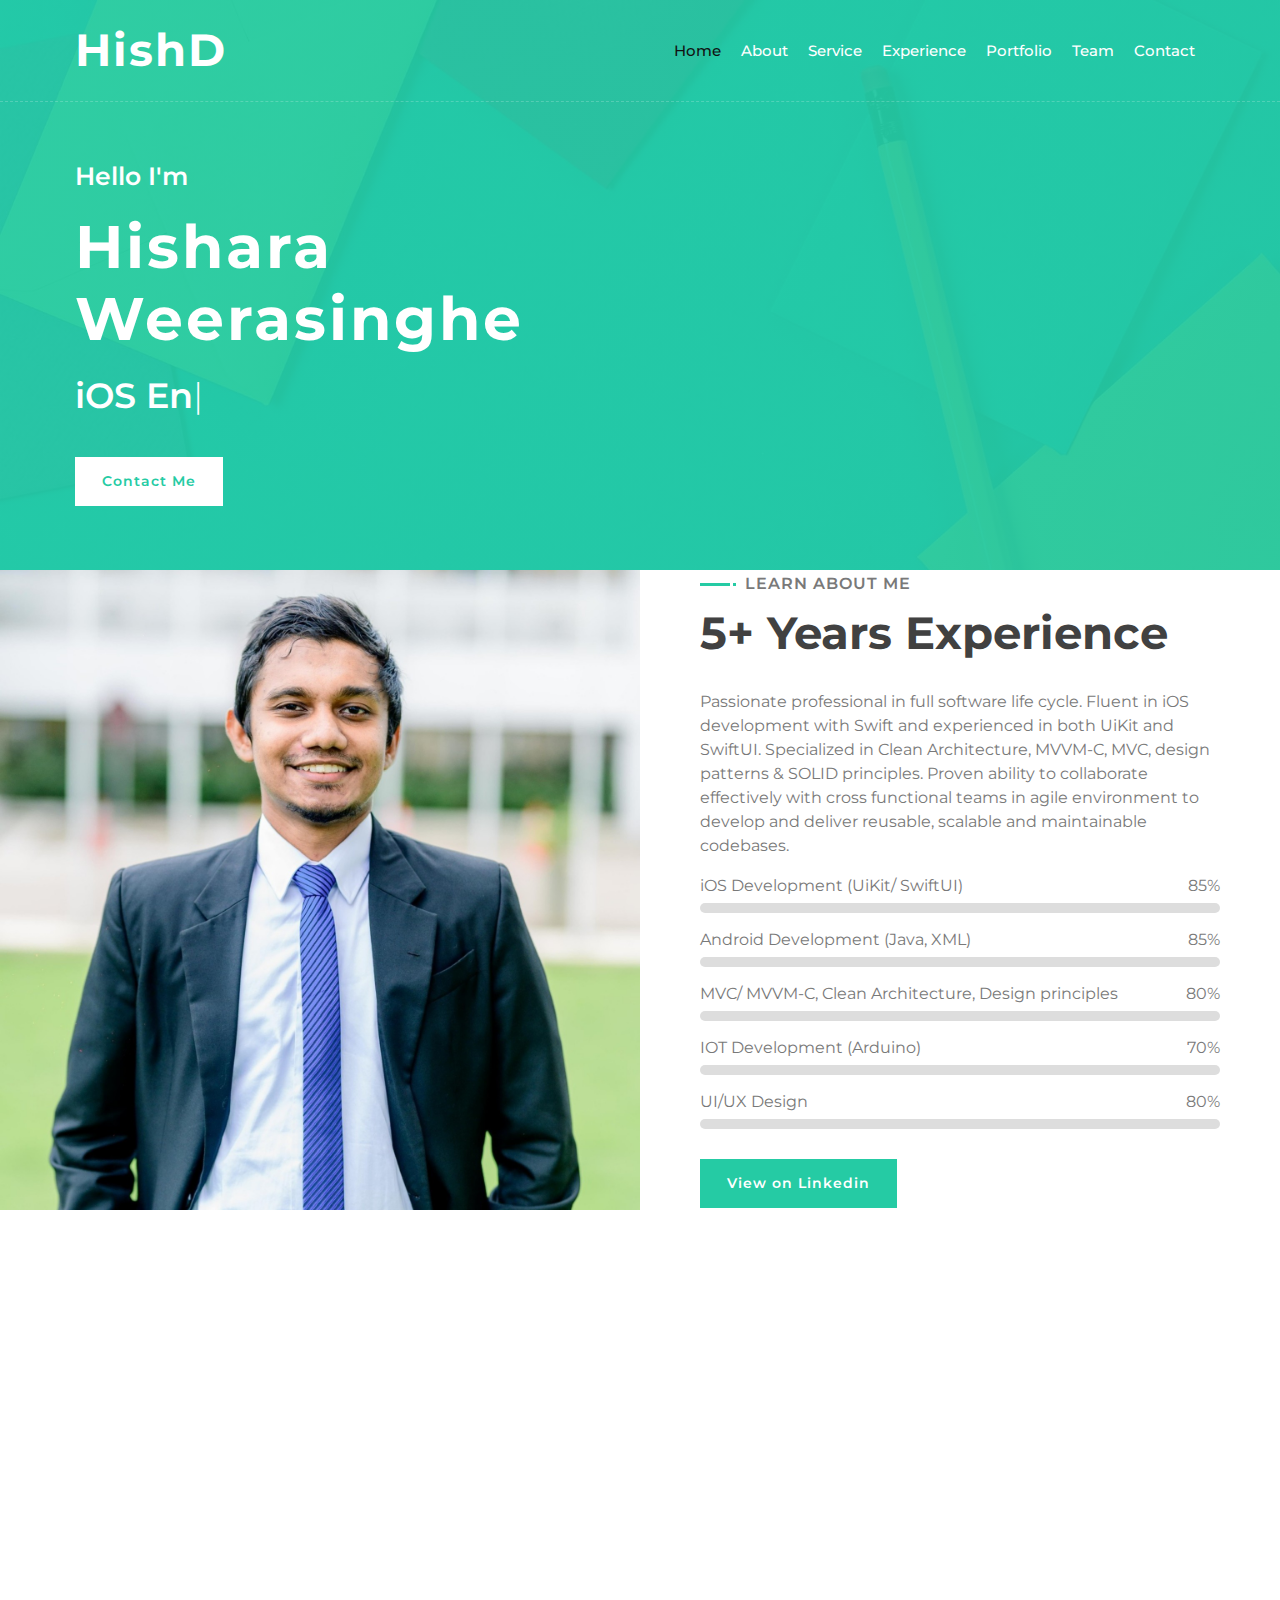
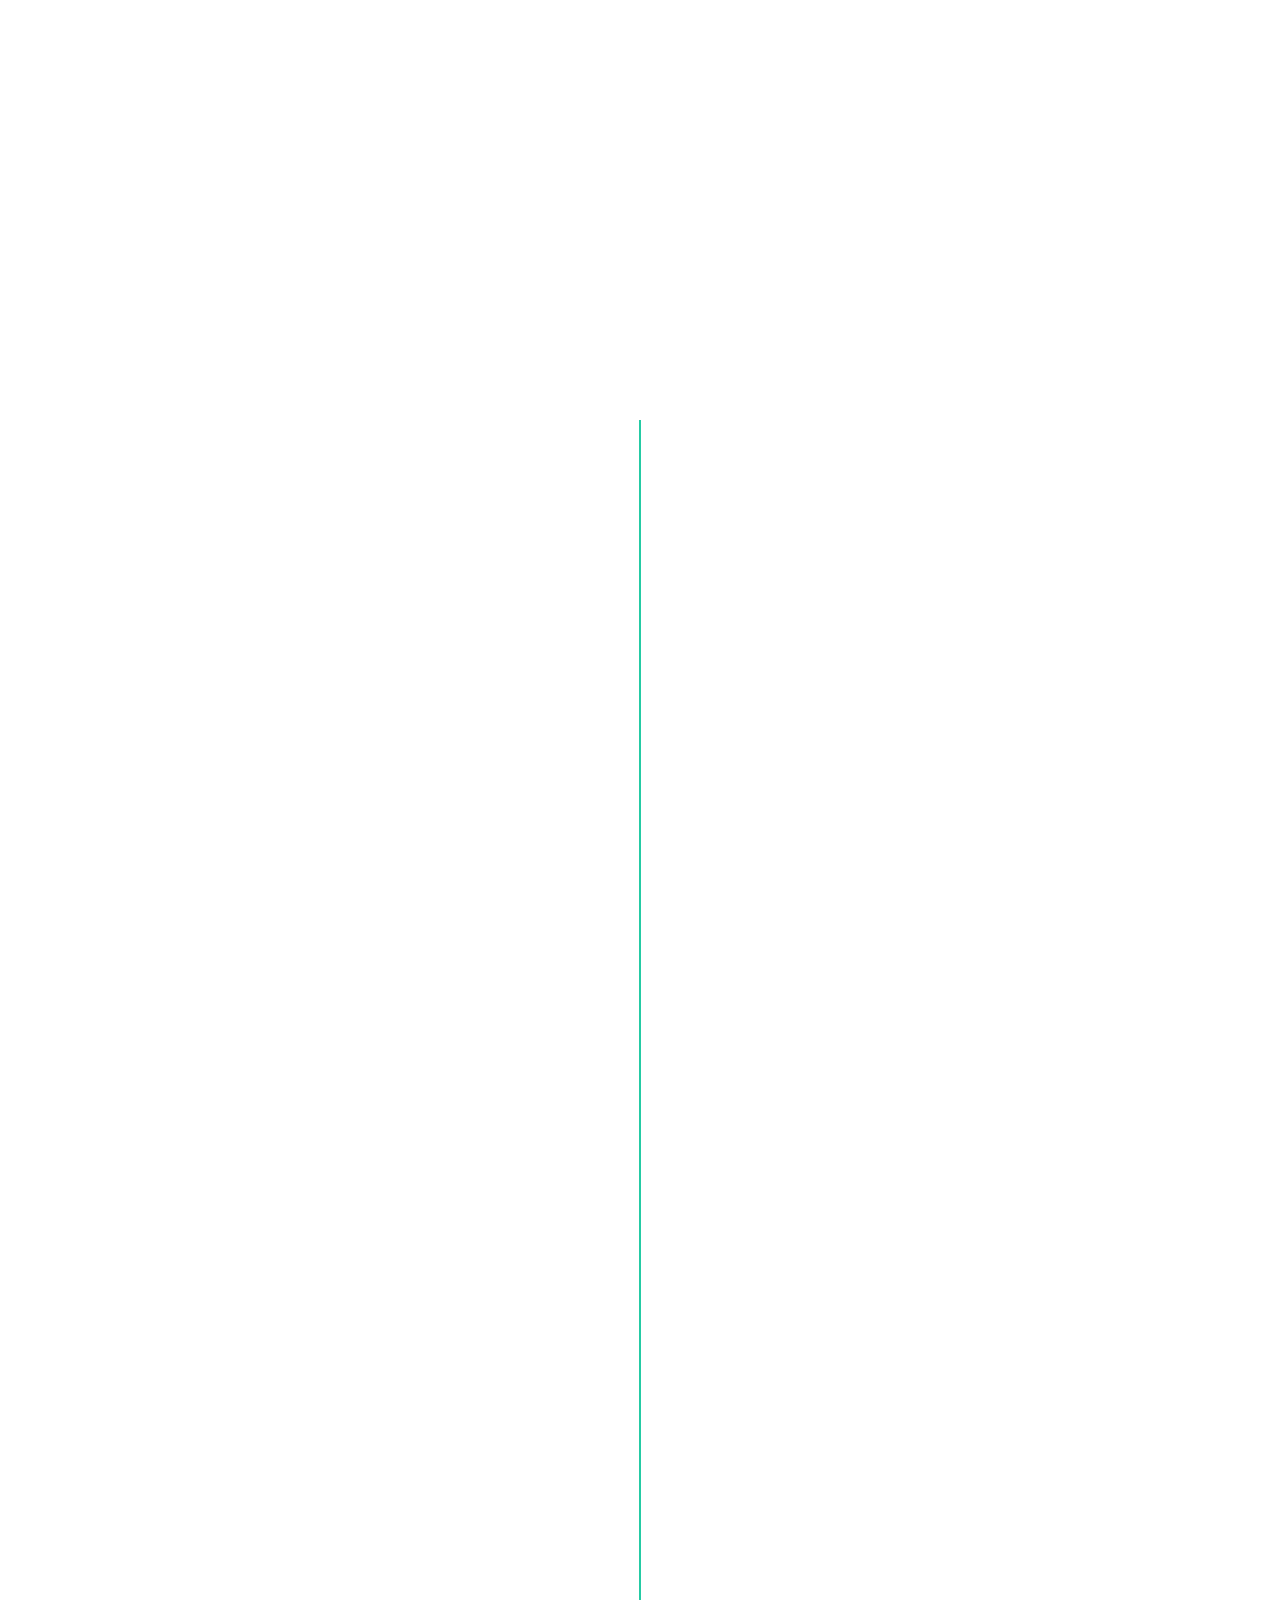
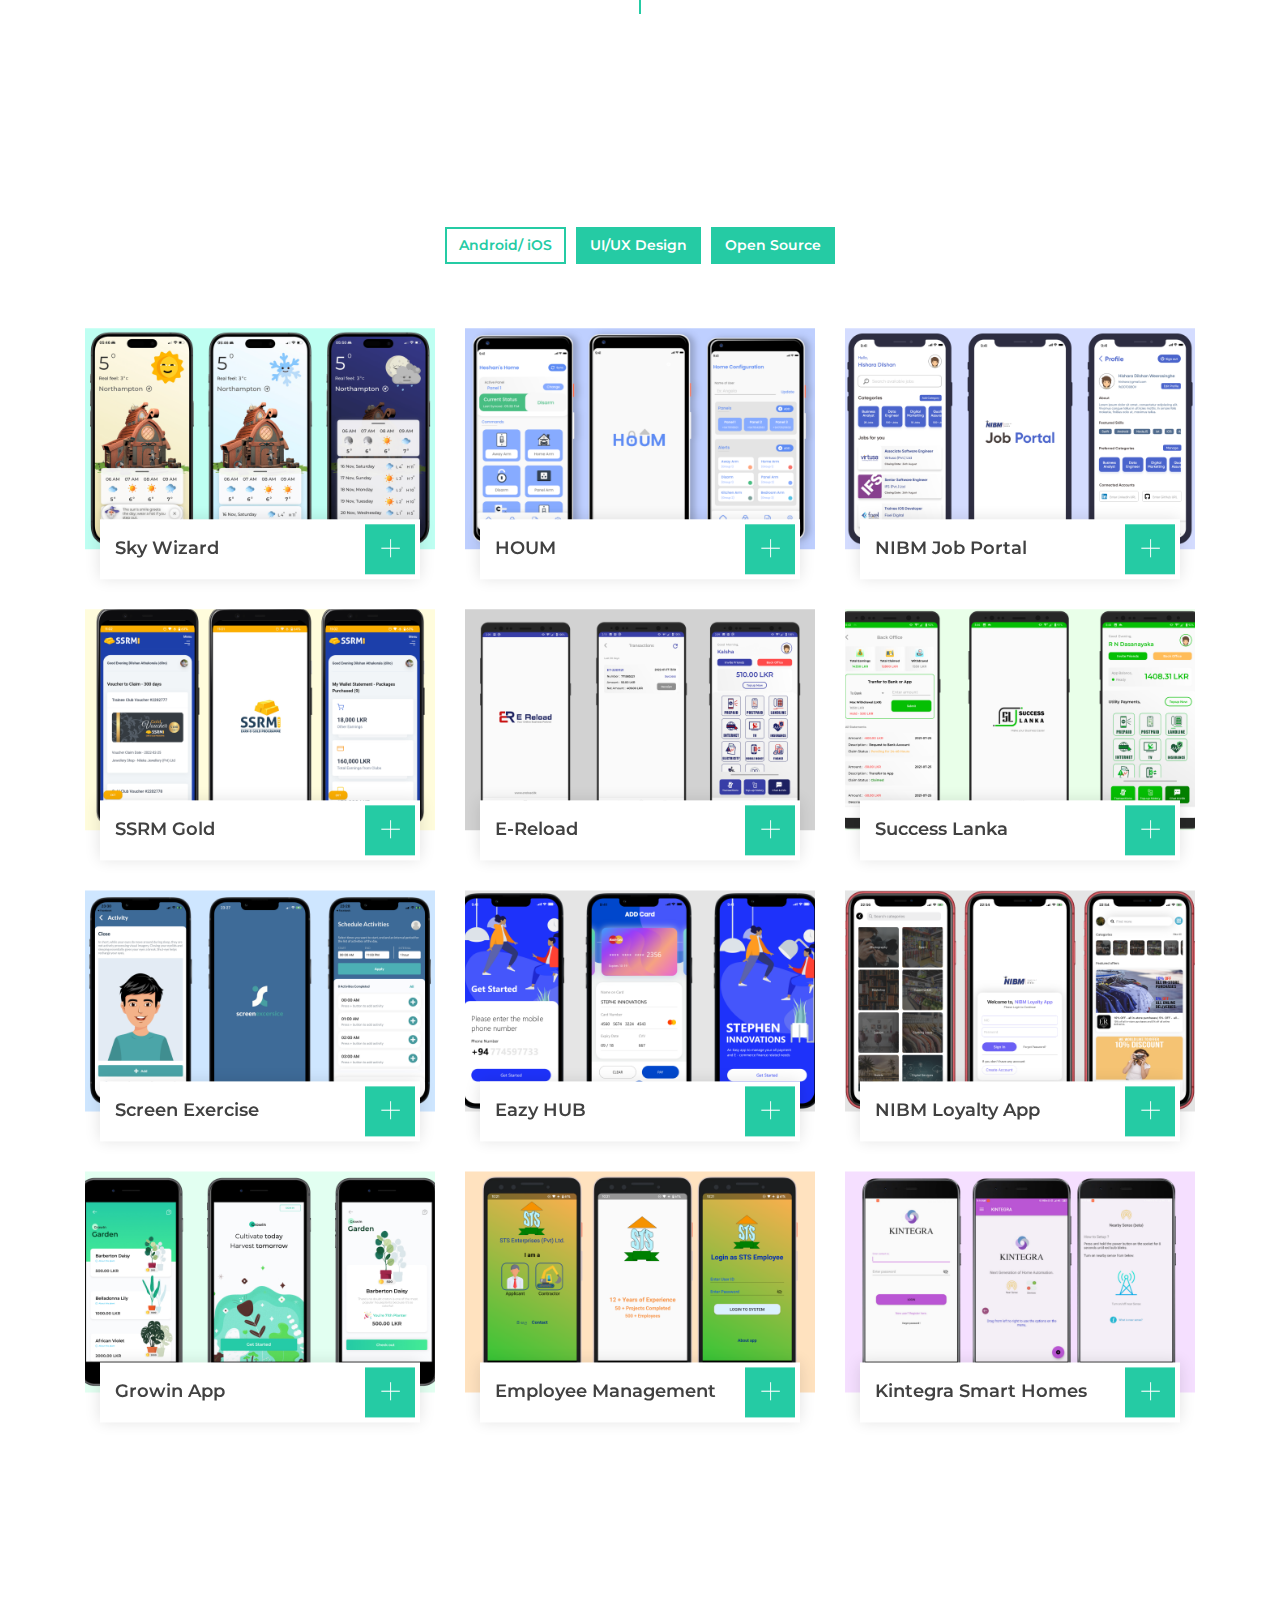
==== commit d7ae1836: "Updated footer" ====
--- a/index.html
+++ b/index.html
@@ -933,11 +933,11 @@
         <div class="container-fluid">
             <div class="container">
                 <div class="footer-info">
-                    <h2>Hishara Dilshan</h2>
-                    <h3>Kadawatha, Sri-Lanka</h3>
+                    <h2>Hishara Weerasinghe</h2>
+                    <h3>Birmingham, Sri-Lanka</h3>
                     <div class="footer-menu">
                         <p>Contact No</p>
-                        <p>+94 71 111 6601</p>
+                        <p>+44 7737 673558</p>
                     </div>
                     <div class="footer-menu">
                         <p>Email</p>
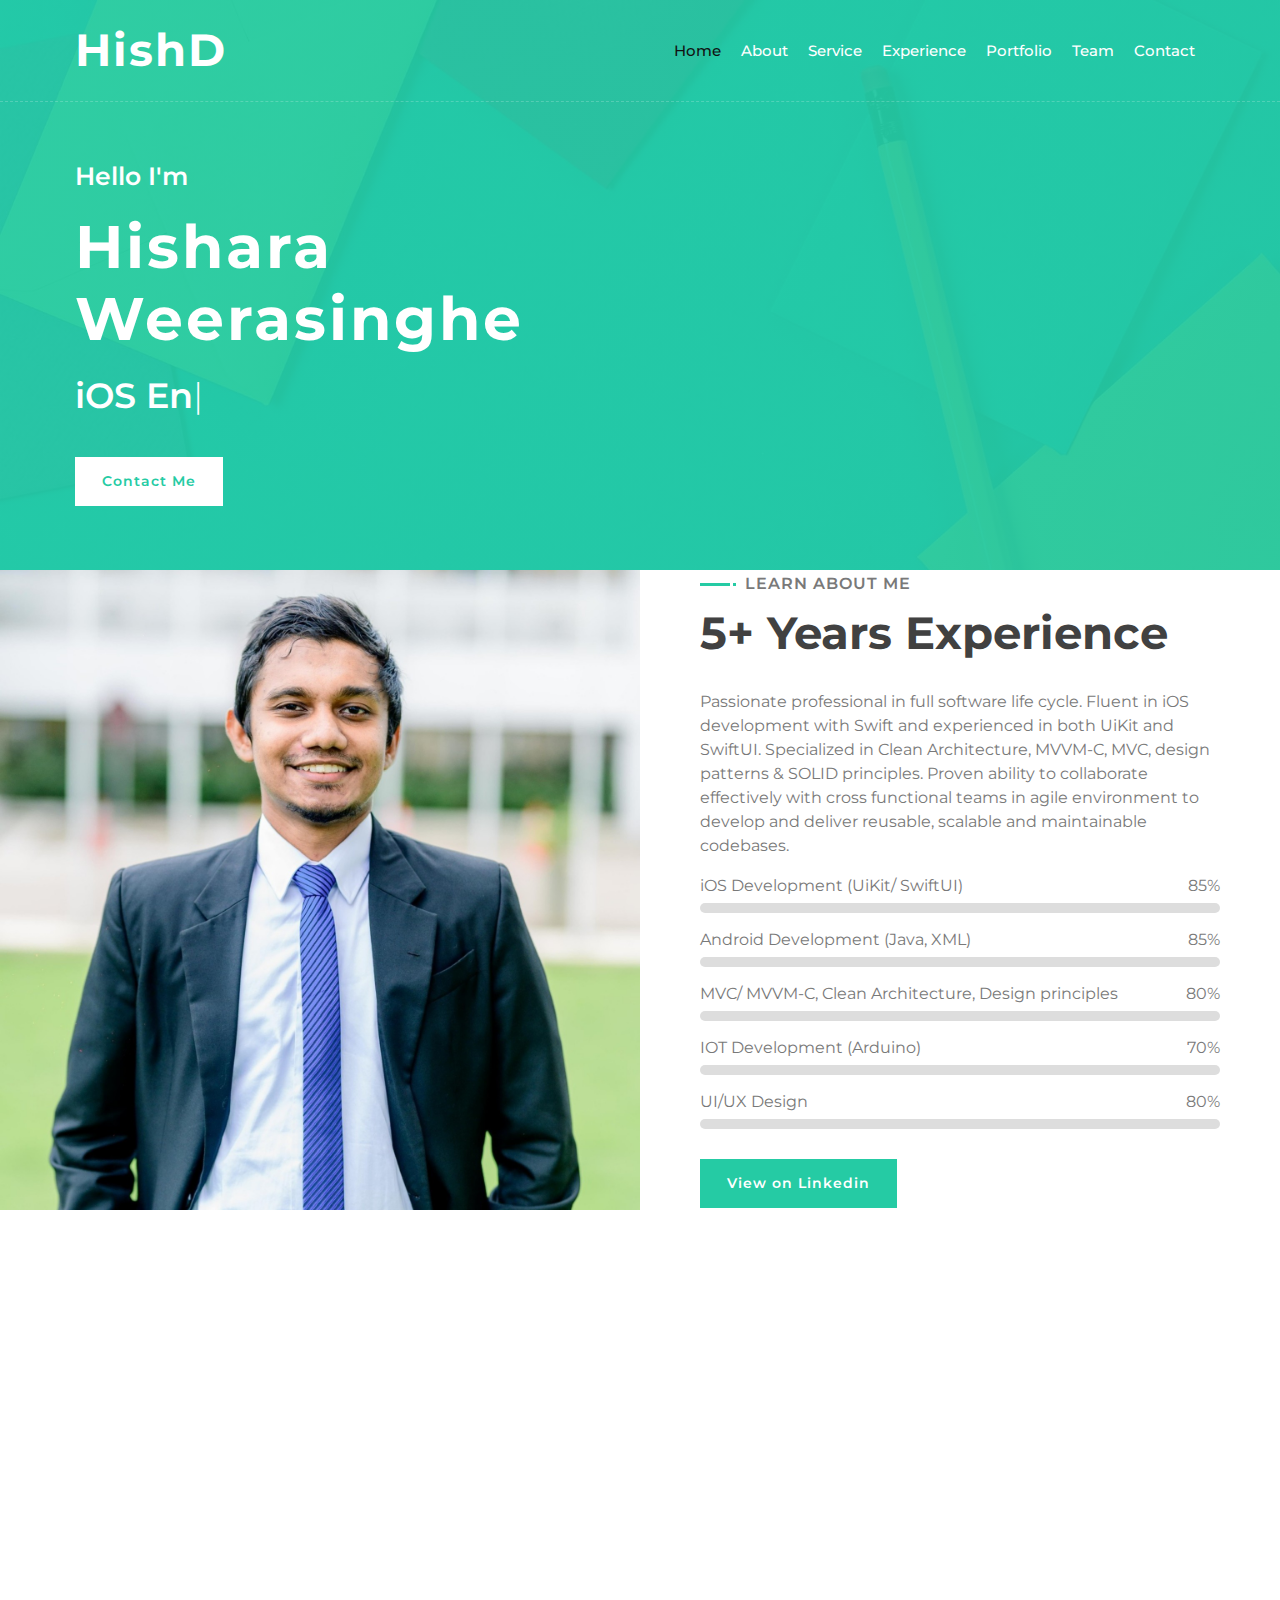
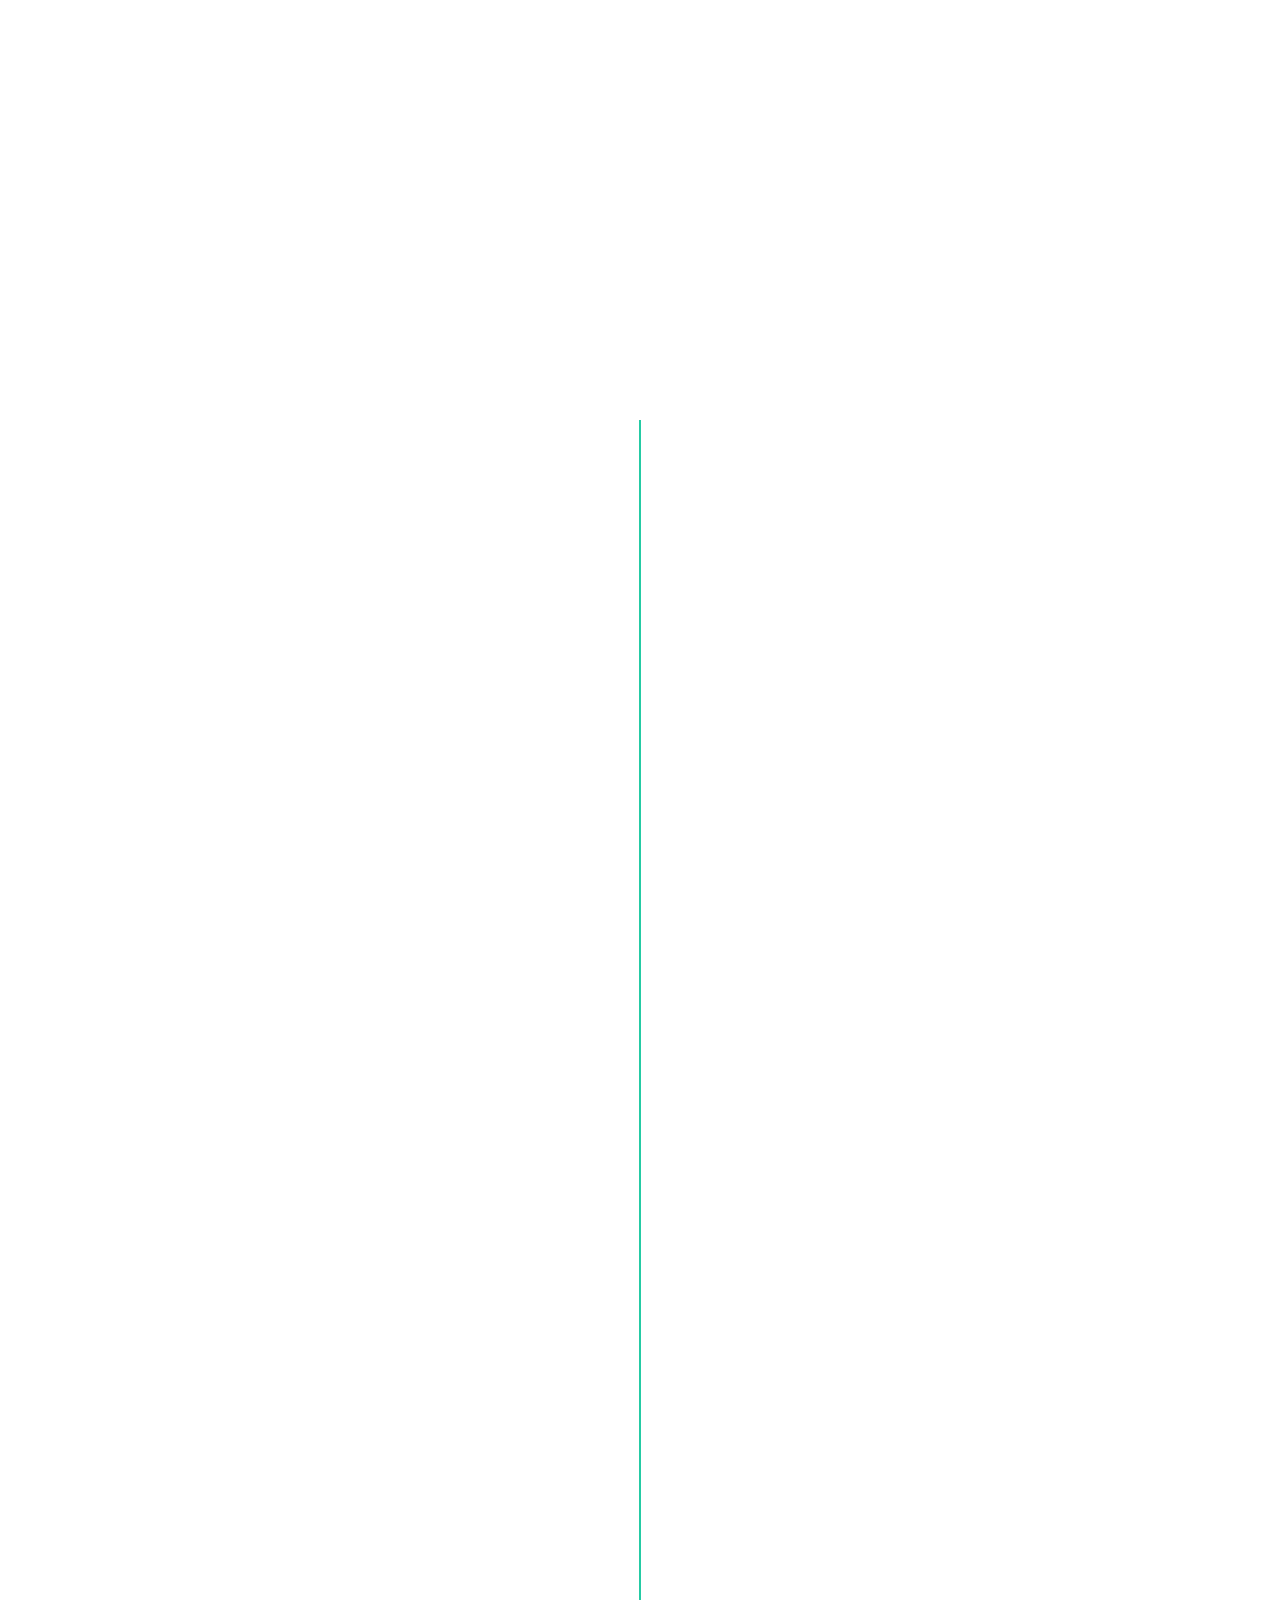
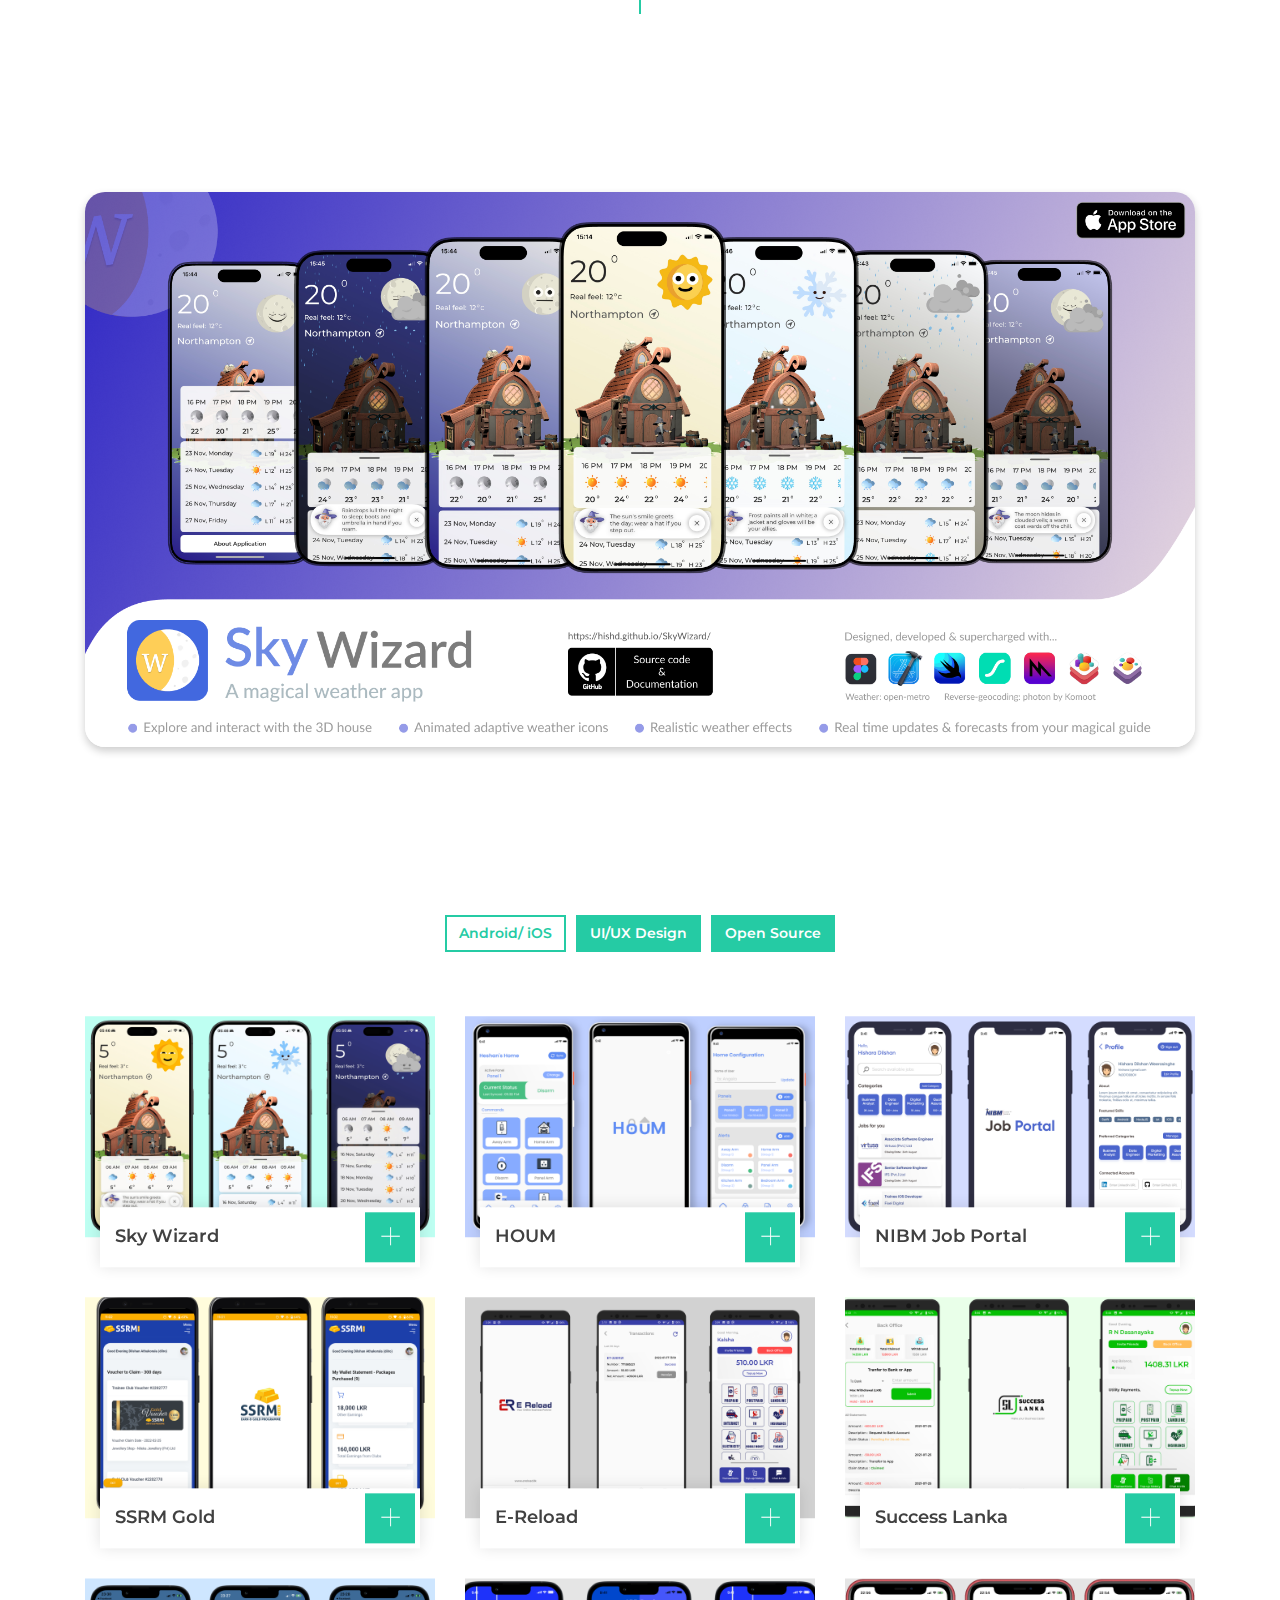
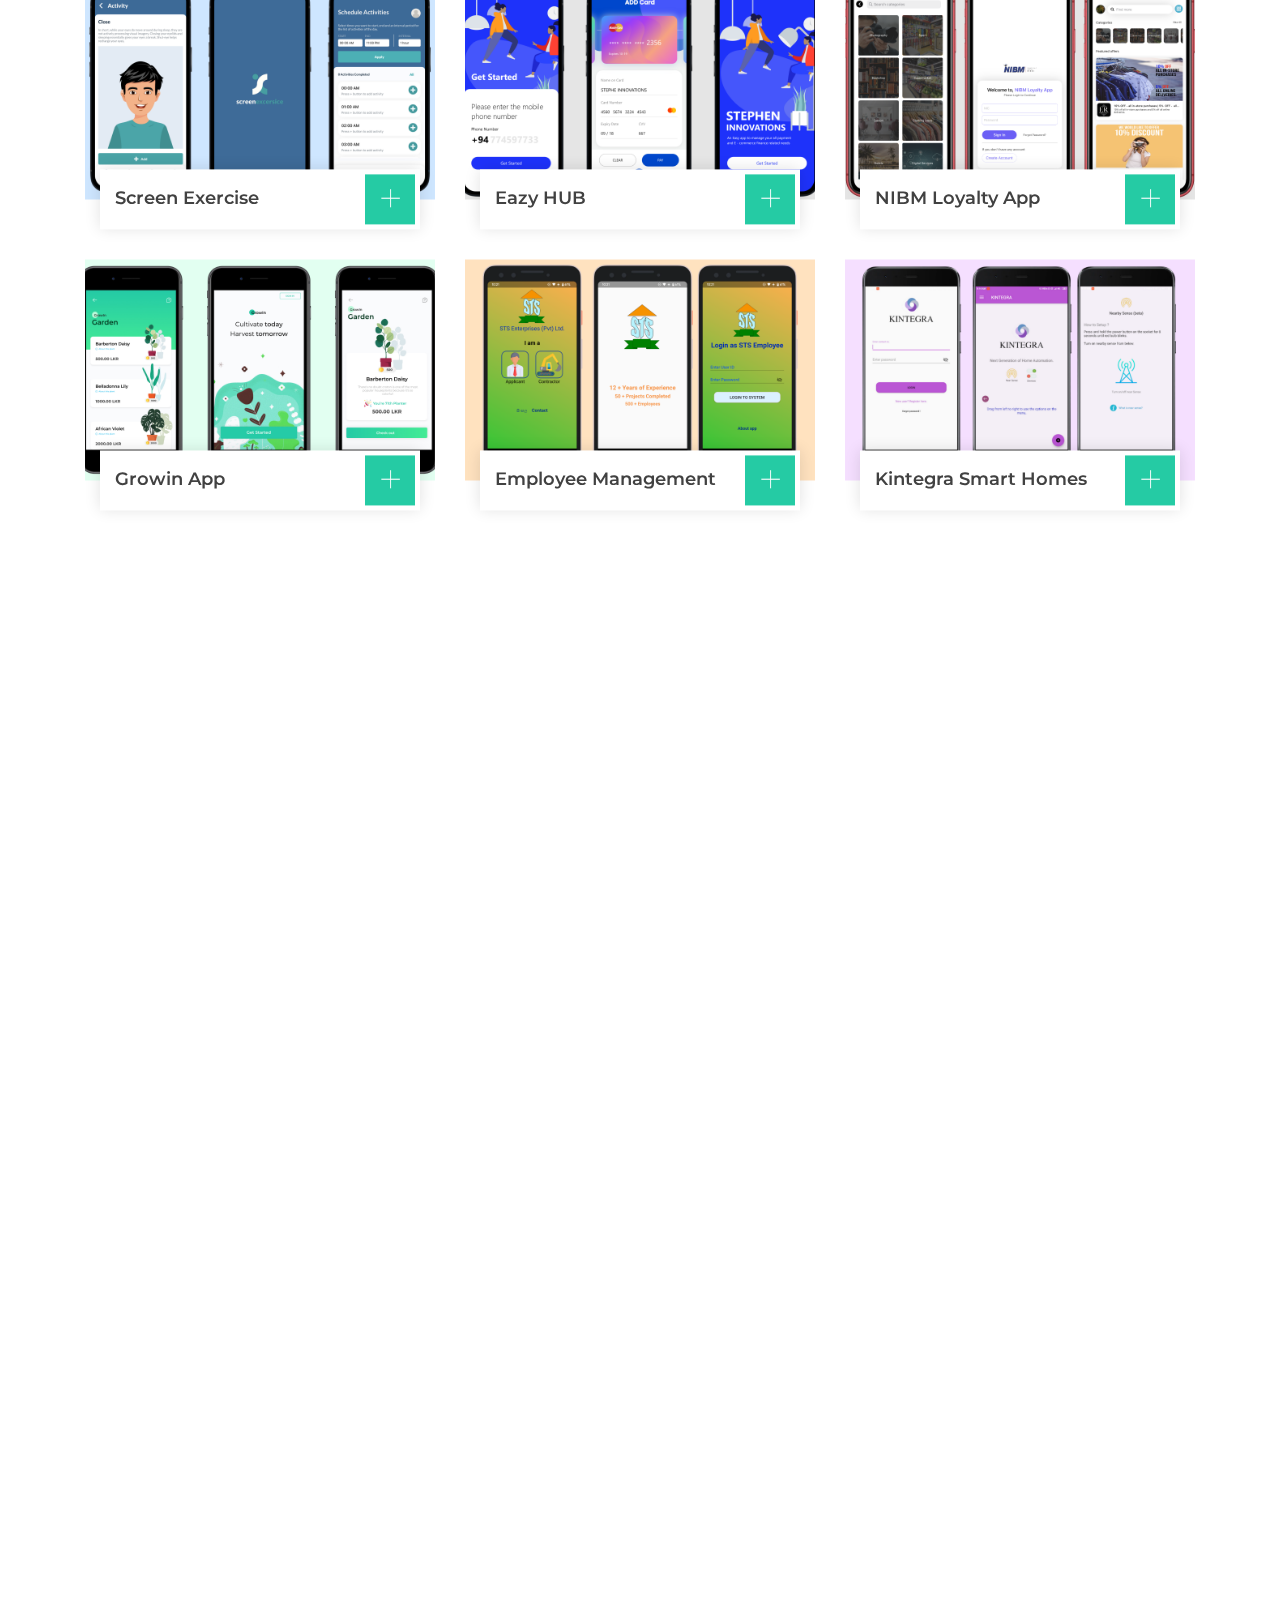
==== commit f14434b8: "Added releases and styling to it" ====
--- a/index.html
+++ b/index.html
@@ -292,6 +292,23 @@
     </div>
     <!-- Job Experience End -->
 
+    <!-- My latest release -->
+    <div class="releases" id="releases">
+        <div class="container">
+            <div class="section-header text-center wow zoomIn" data-wow-delay="0.1s">
+                <p>Latest Release</p>
+                <h2>My latest app release</h2>
+            </div>
+            <div class="row">
+                <div class="col-12">
+                    <!-- Sky Wizard banner image -->
+                     <img src="img/android_ios/large/skywizard.png" alt="Image" style="width: 100%; height: auto;">
+                </div>
+            </div>
+        </div>
+    </div>
+    <!-- My latest release End -->
+
     <!-- Portfolio Start -->
     <div class="portfolio" id="portfolio">
         <div class="container">
--- a/css/style.css
+++ b/css/style.css
@@ -105,6 +105,7 @@
   0% {
     -webkit-transform: rotate(0deg);
   }
+
   100% {
     -webkit-transform: rotate(360deg);
   }
@@ -114,6 +115,7 @@
   0% {
     transform: rotate(0deg);
   }
+
   100% {
     transform: rotate(360deg);
   }
@@ -812,6 +814,15 @@
 }
 
 /*******************************/
+/******** Releases CSS ********/
+/*******************************/
+
+.releases img {
+  border-radius: 20px;
+  box-shadow: 0 4px 8px rgba(0, 0, 0, 0.2);
+}
+
+/*******************************/
 /******** Portfolio CSS ********/
 /*******************************/
 .portfolio {
@@ -1586,4 +1597,4 @@
     line-height: 16px;
     padding: 0 5px;
   }
-}
+}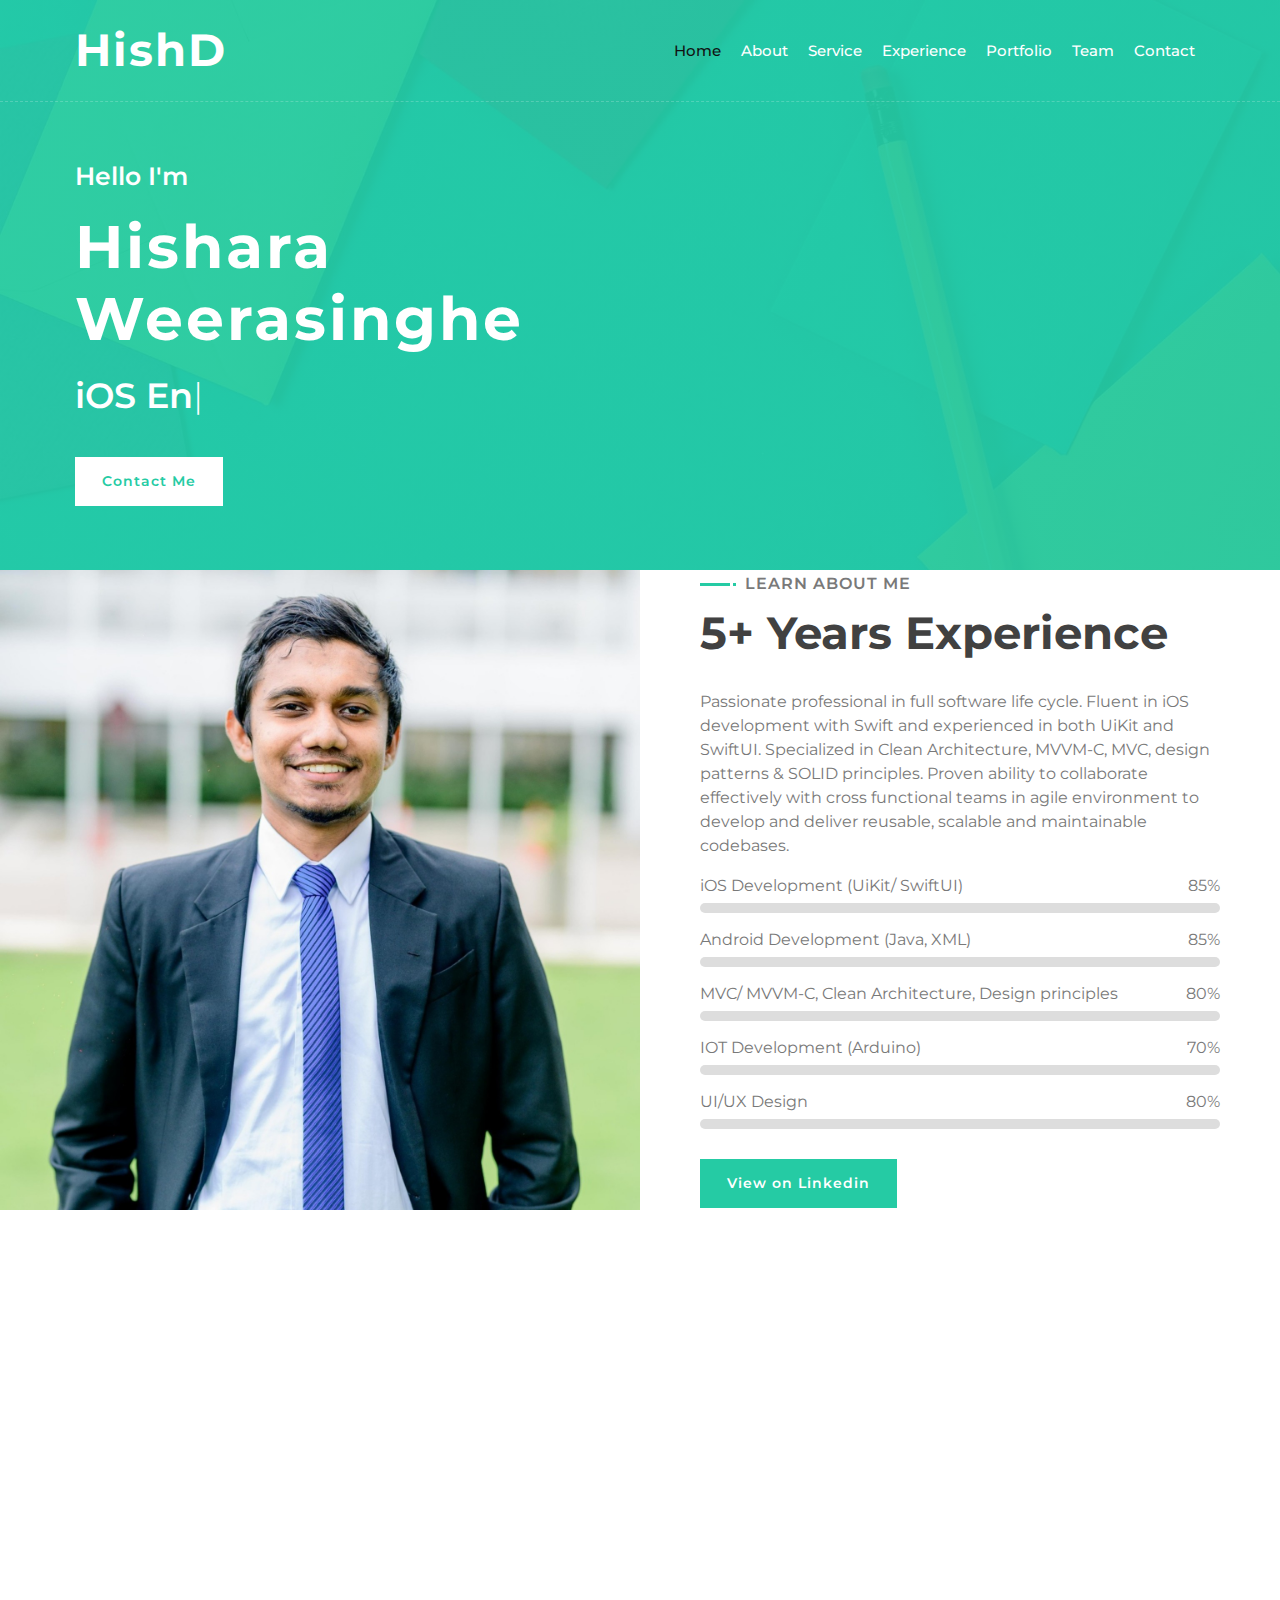
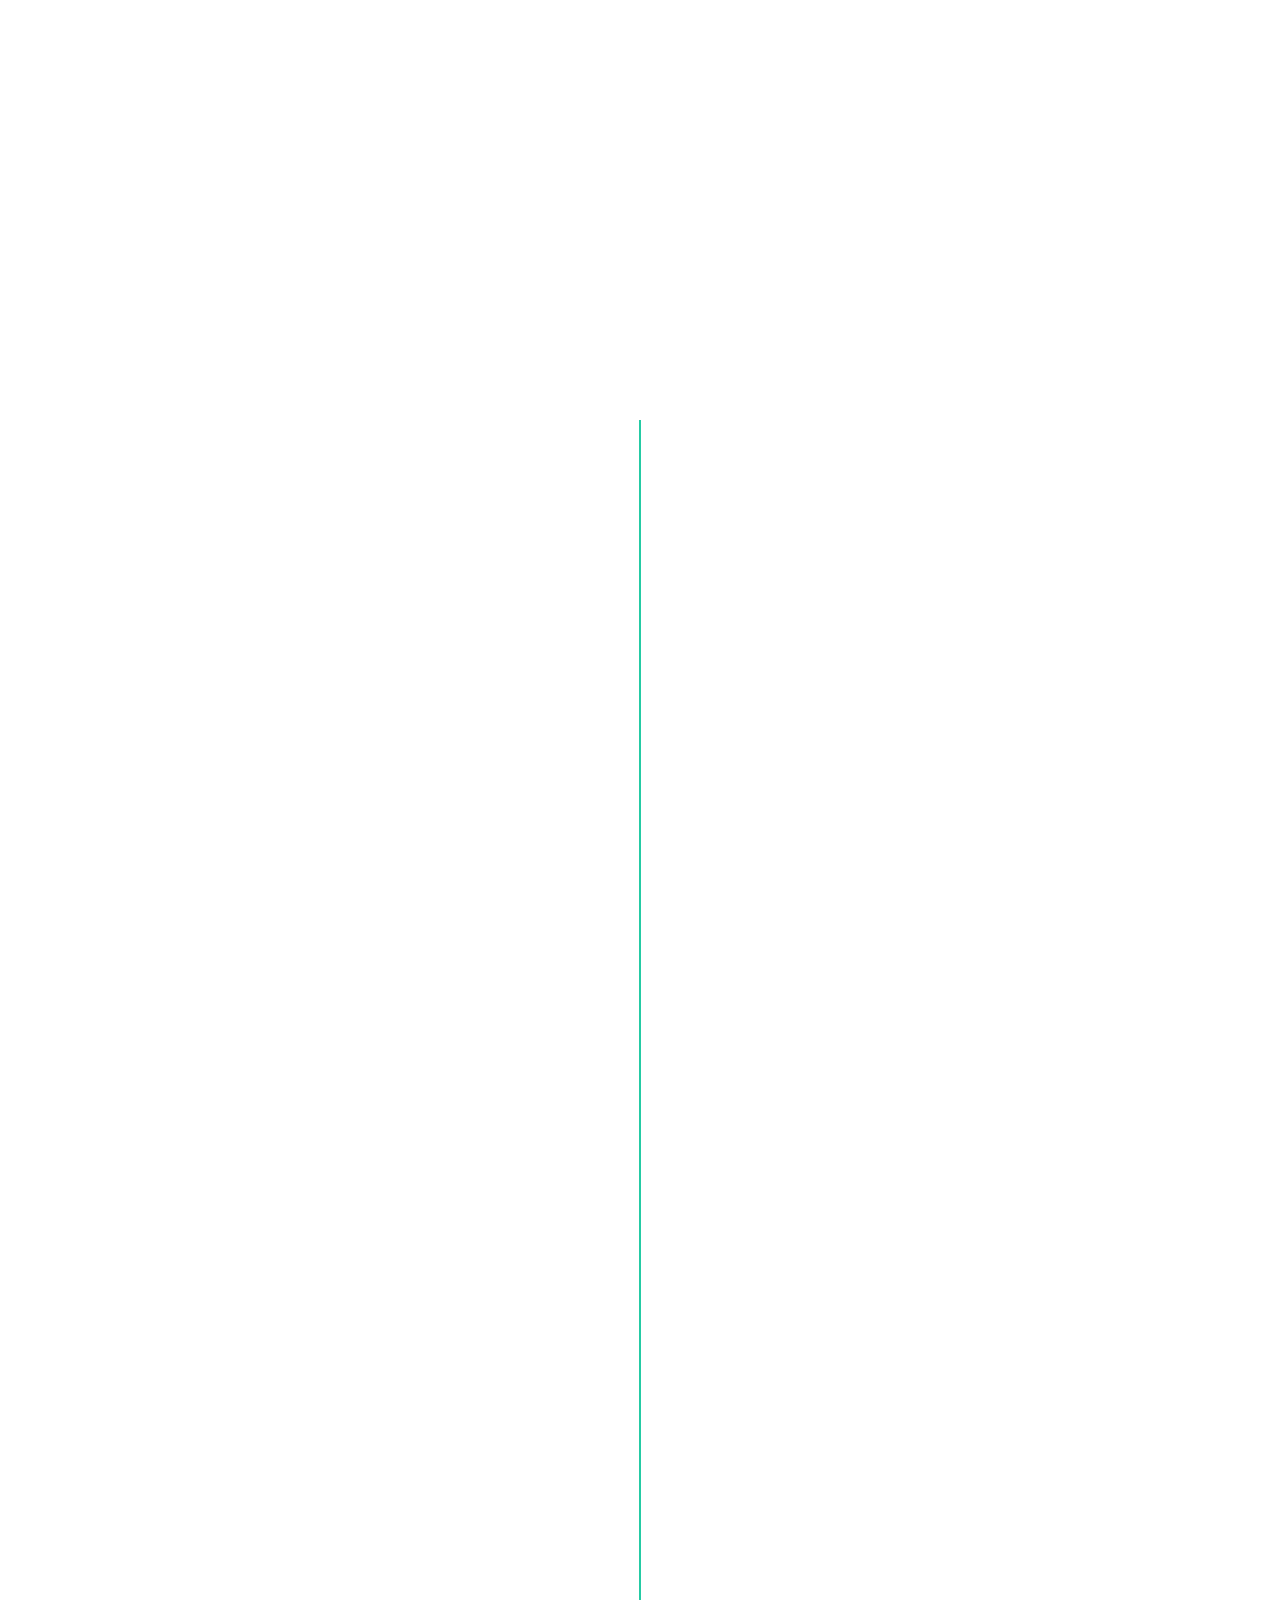
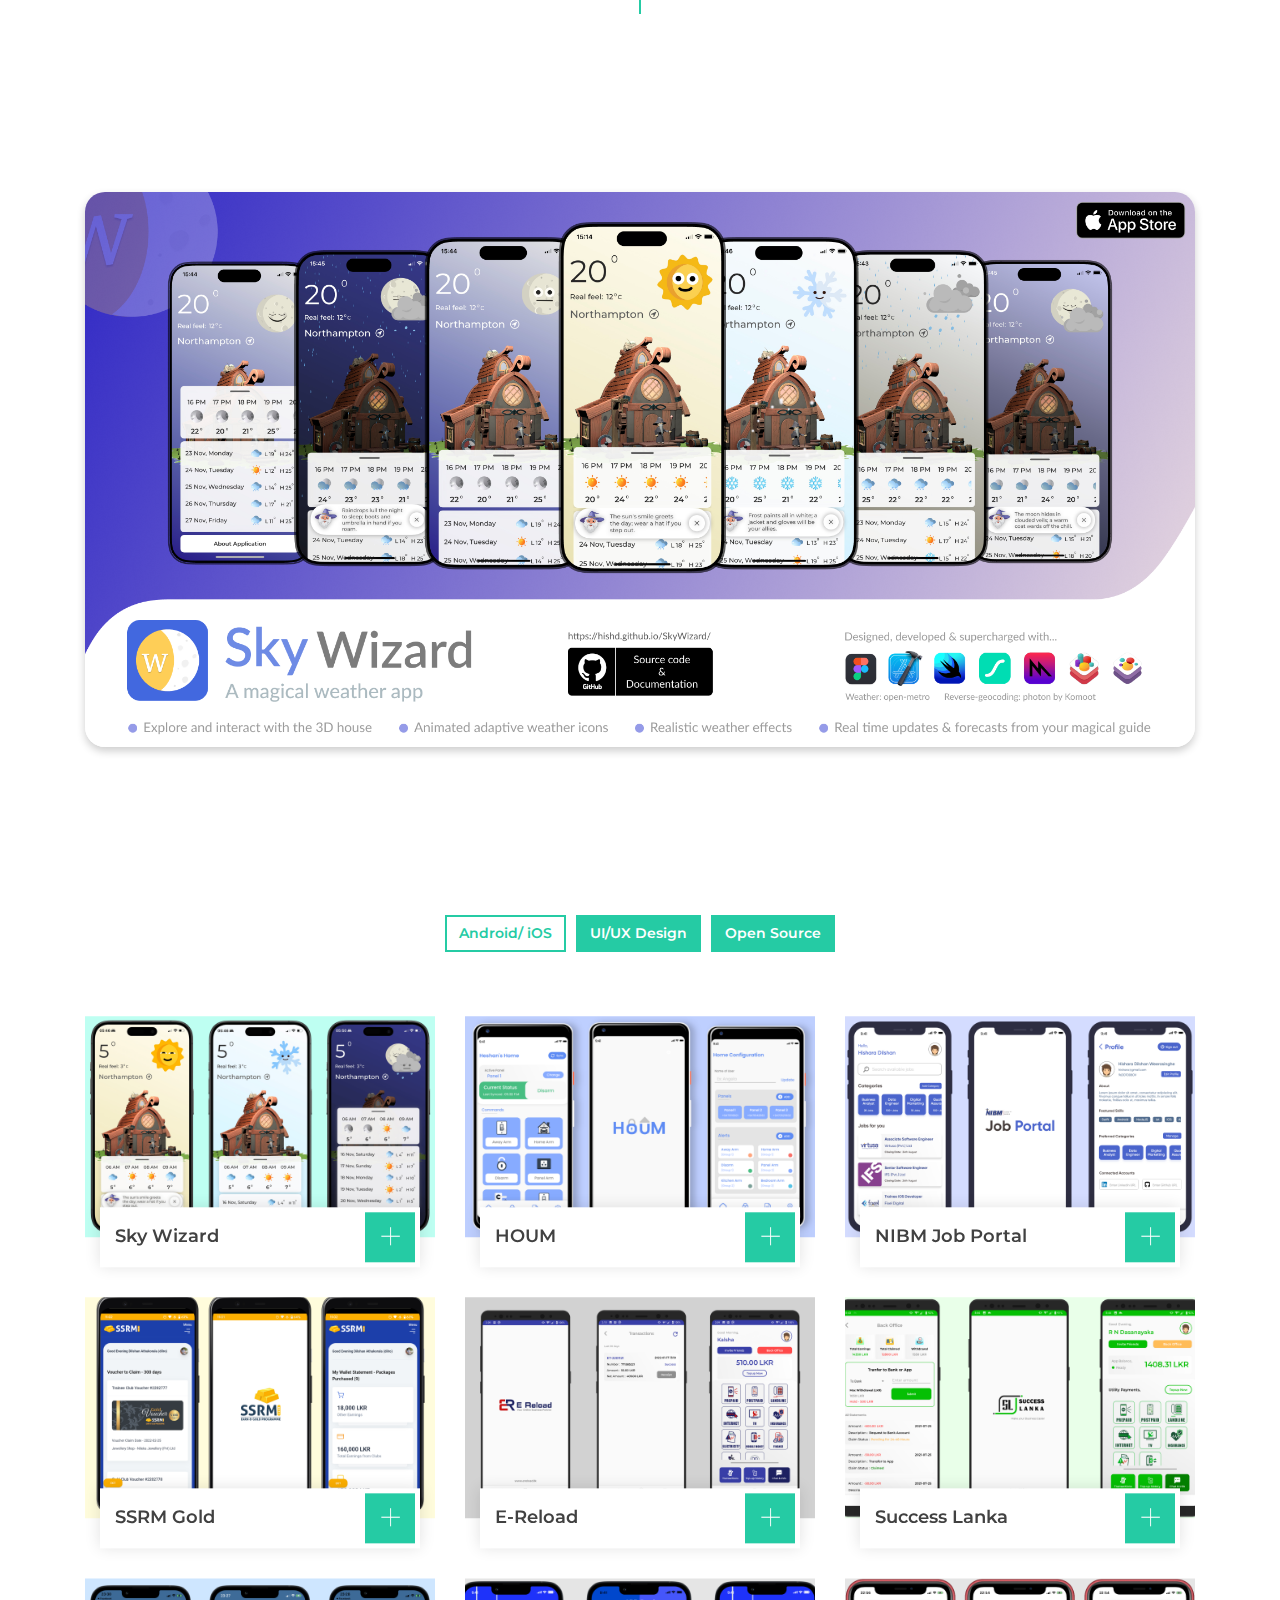
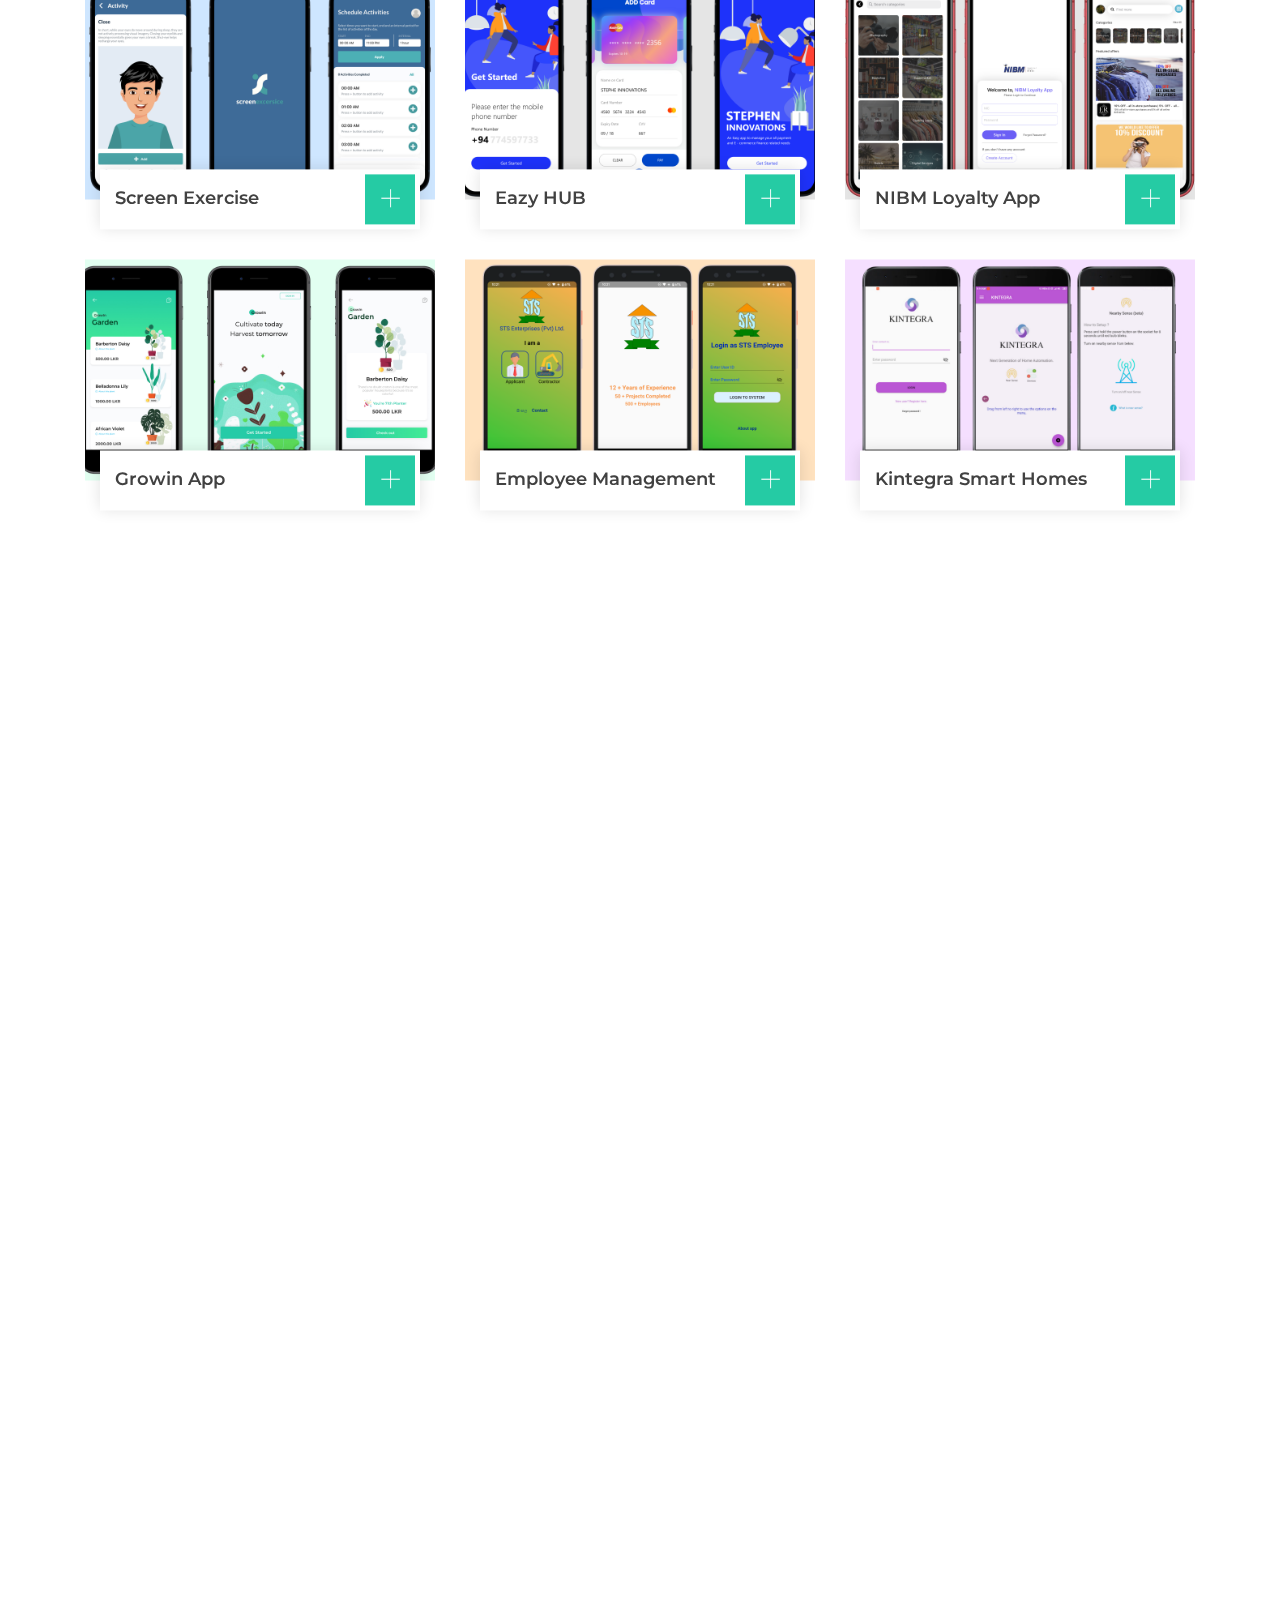
==== commit 10c15b8f: "Changed title" ====
--- a/index.html
+++ b/index.html
@@ -296,13 +296,15 @@
     <div class="releases" id="releases">
         <div class="container">
             <div class="section-header text-center wow zoomIn" data-wow-delay="0.1s">
-                <p>Latest Release</p>
-                <h2>My latest app release</h2>
+                <p>My Latest Release</p>
+                <h2>Sky Wizard</h2>
             </div>
             <div class="row">
                 <div class="col-12">
                     <!-- Sky Wizard banner image -->
-                     <img src="img/android_ios/large/skywizard.png" alt="Image" style="width: 100%; height: auto;">
+                     <a href="https://apps.apple.com/app/sky-wizard/id6738307790" target="_blank">
+                        <img src="img/android_ios/large/skywizard.png" alt="Image" style="width: 100%; height: auto;">
+                     </a>
                 </div>
             </div>
         </div>
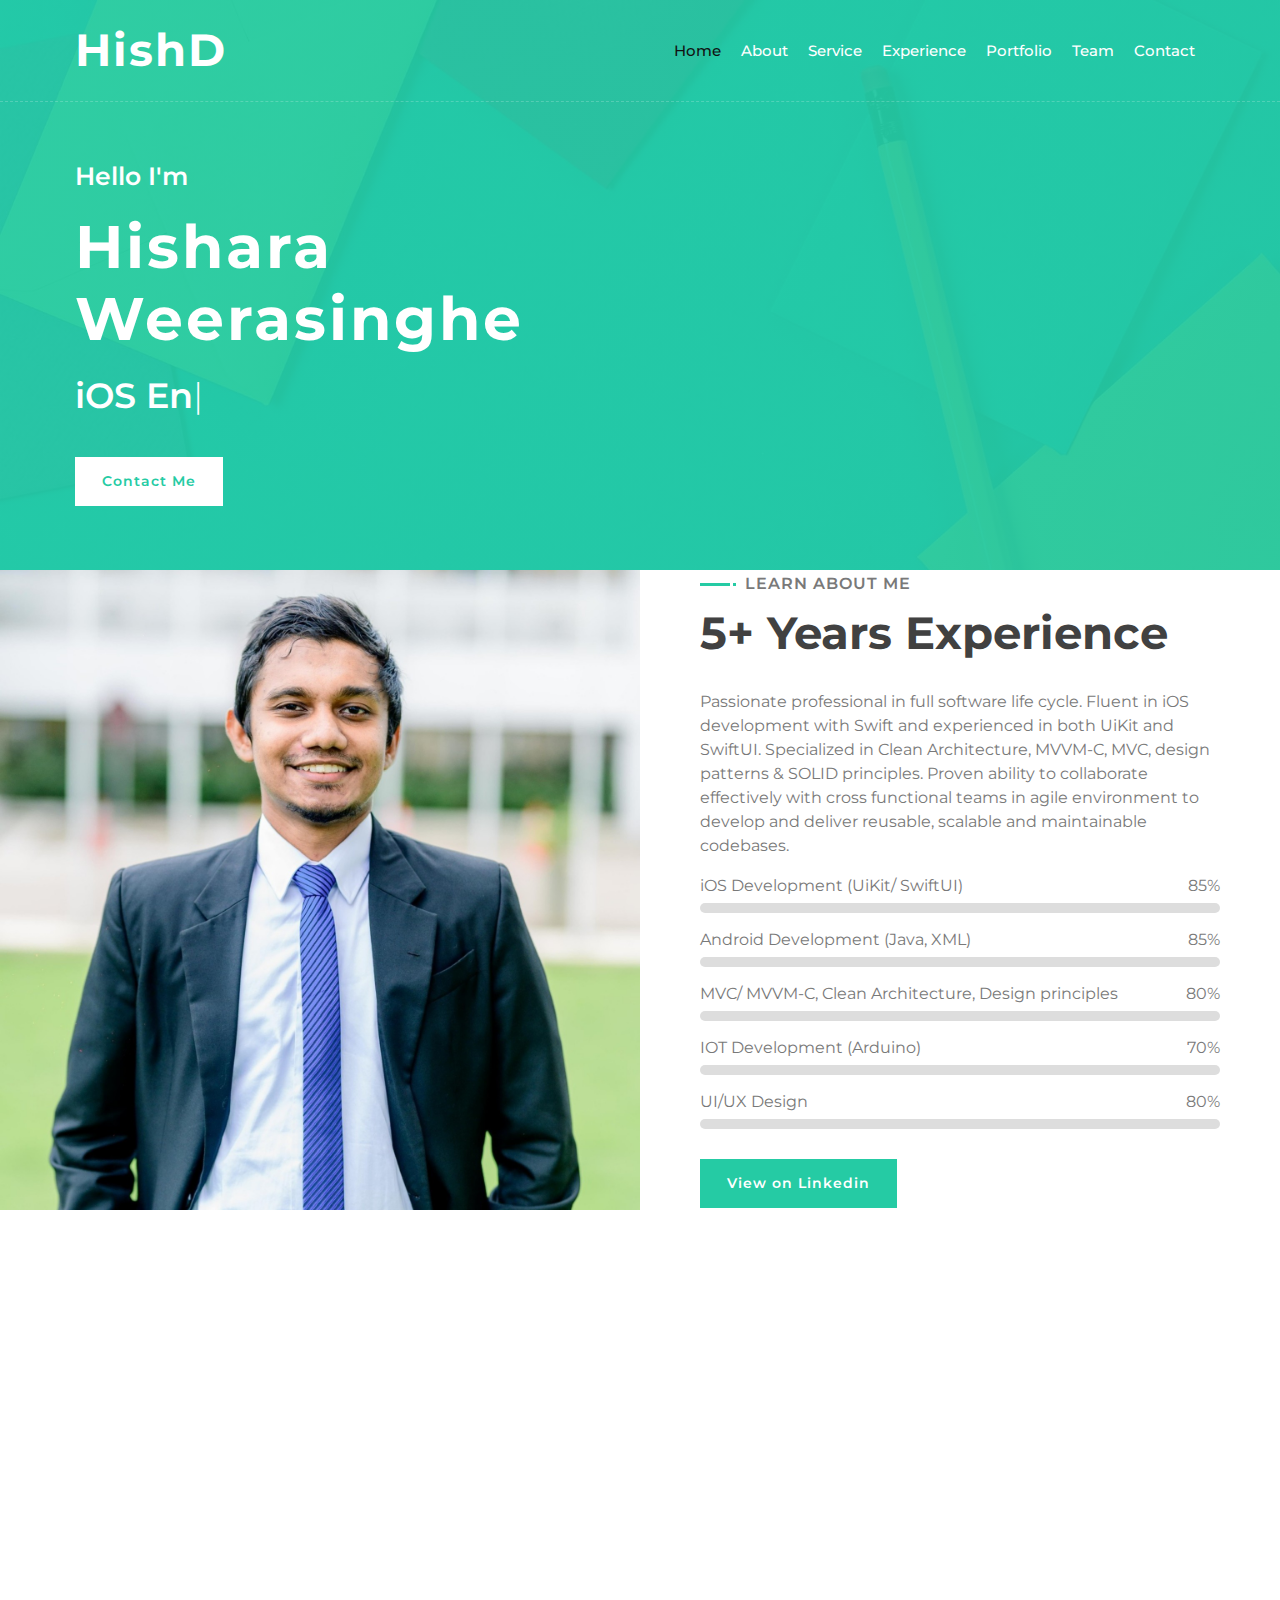
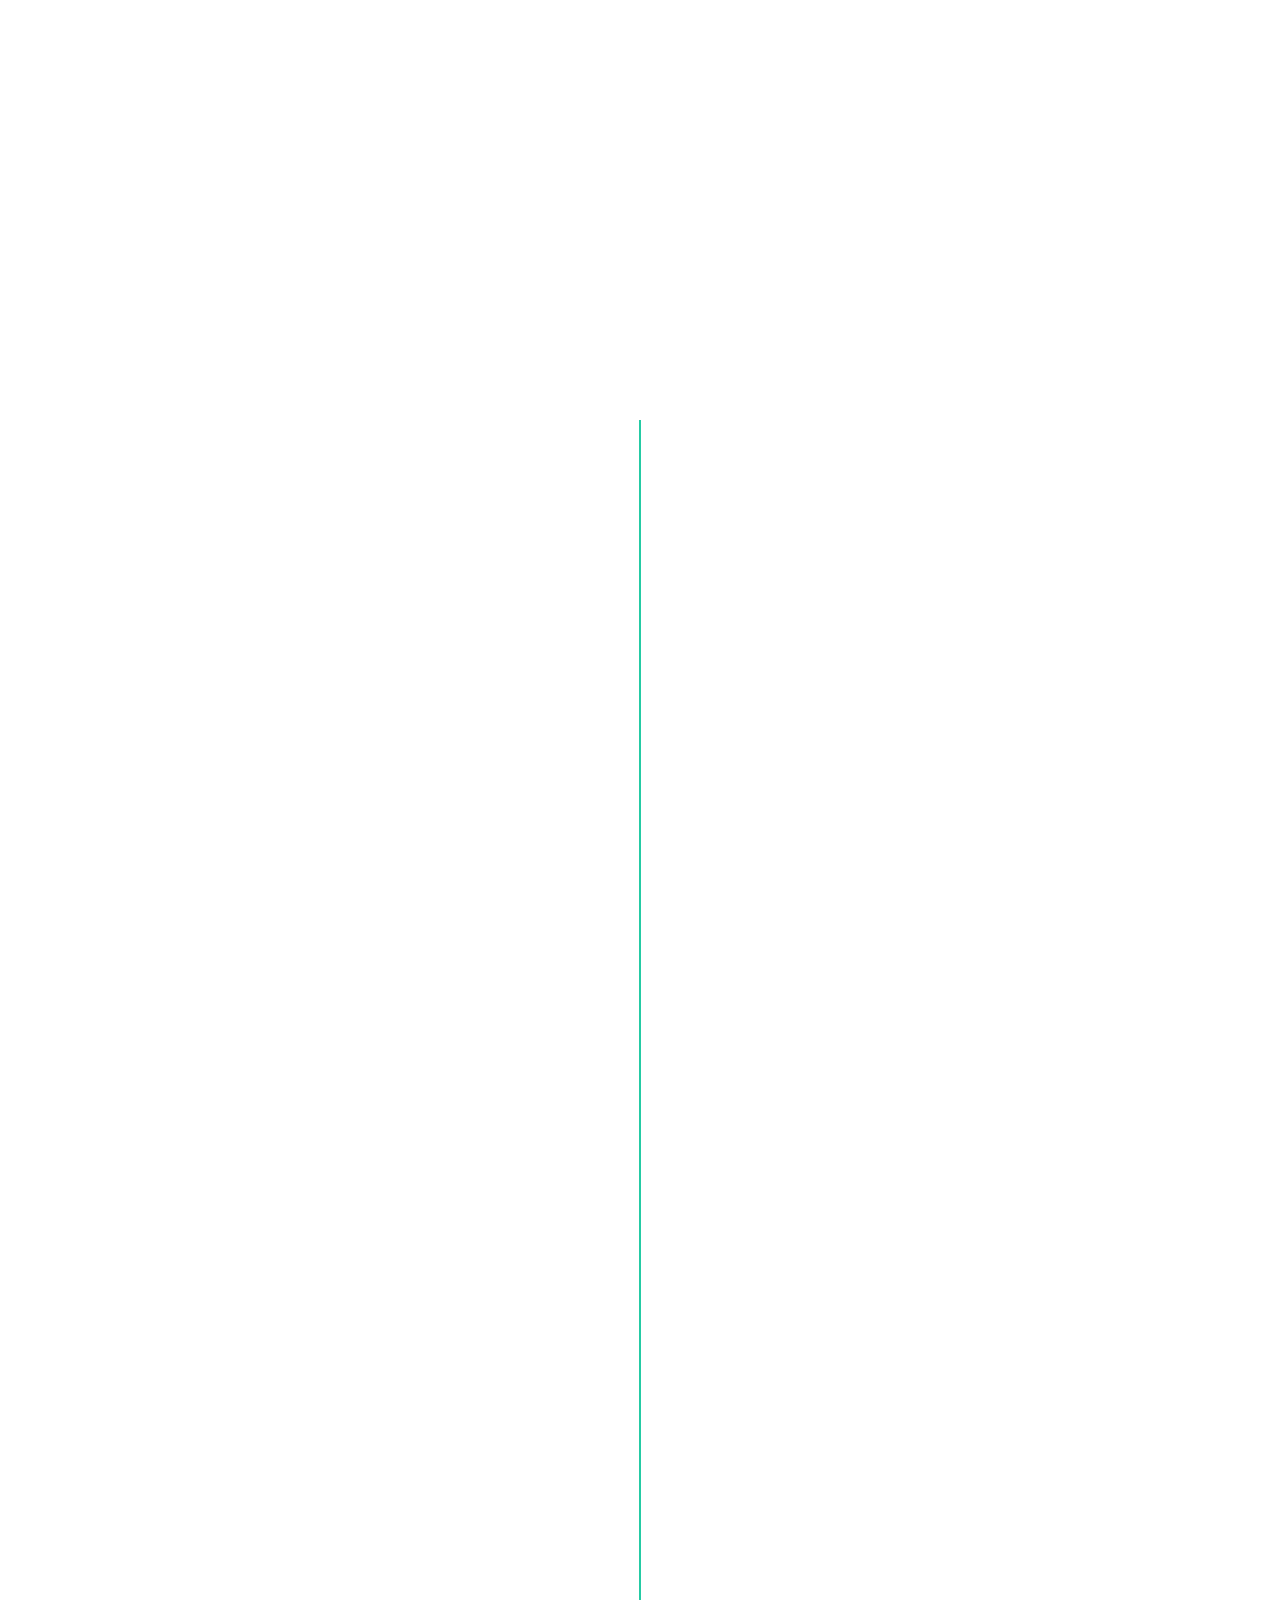
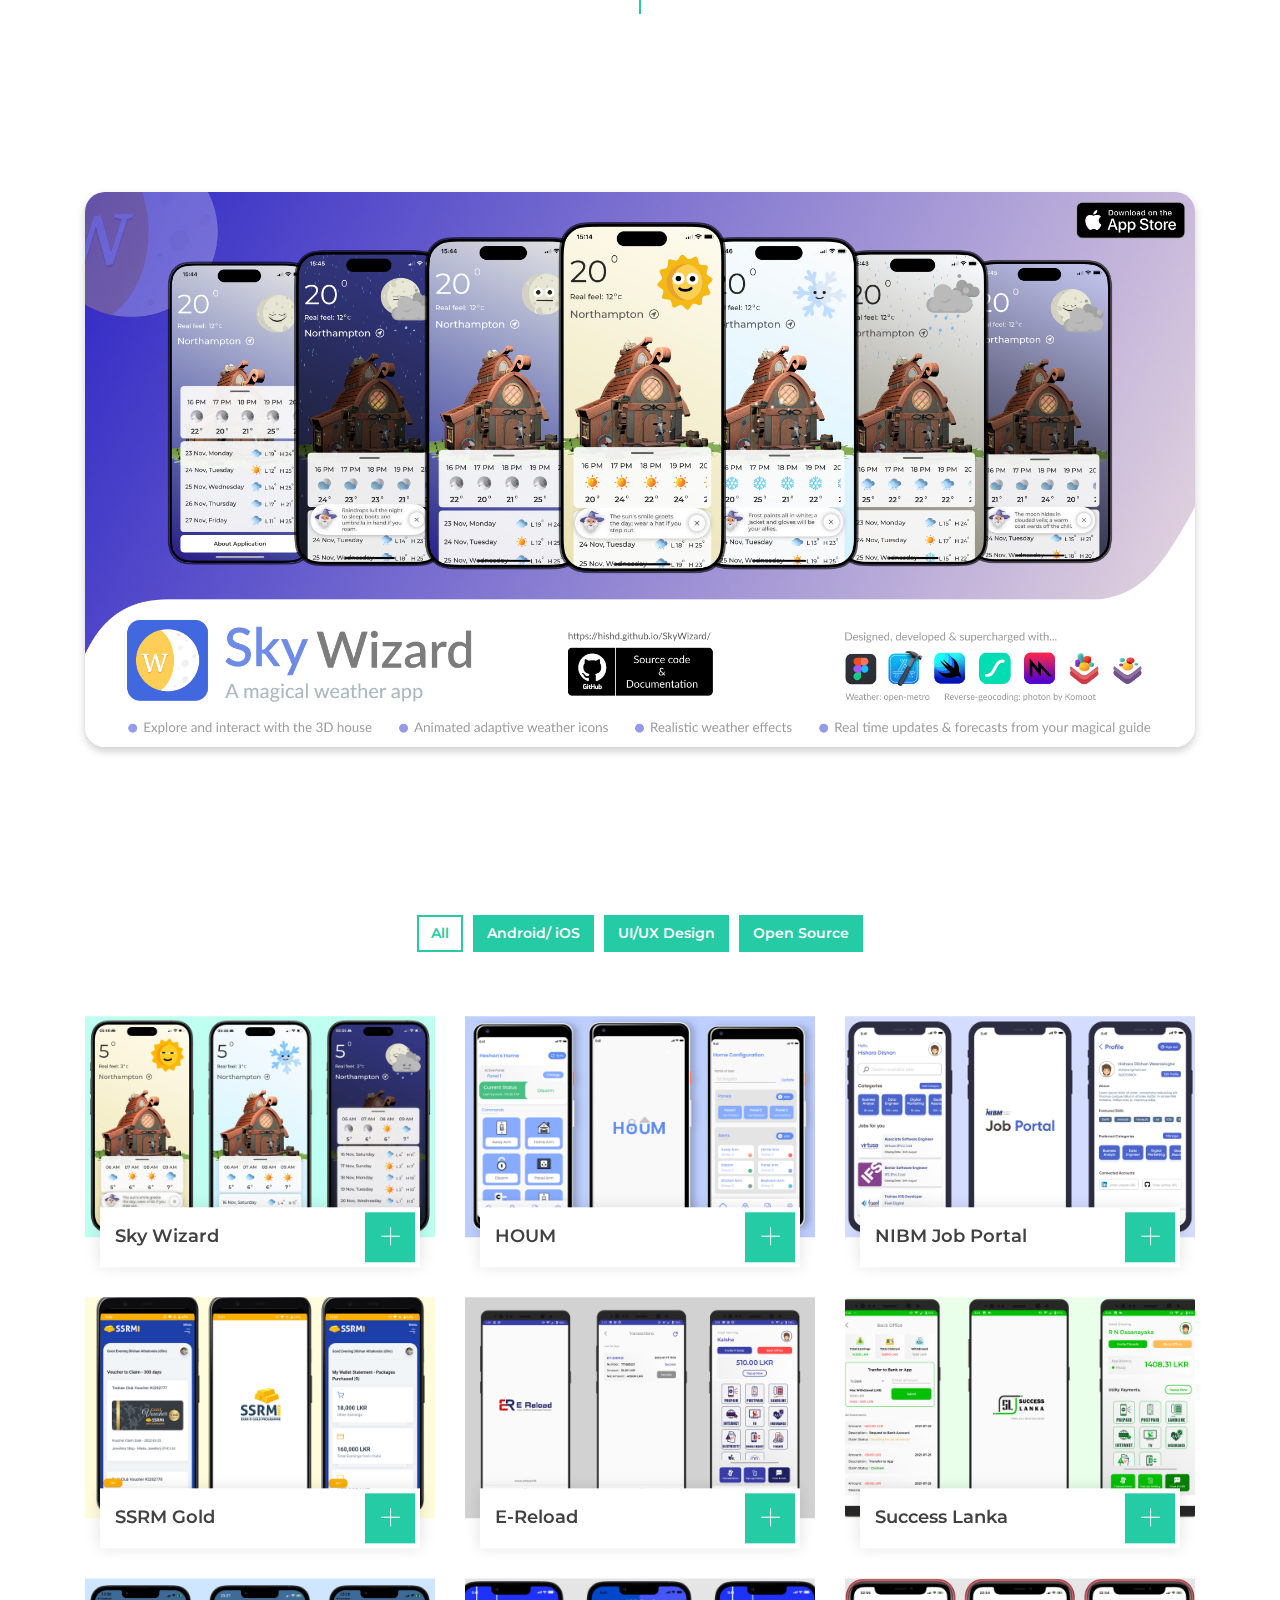
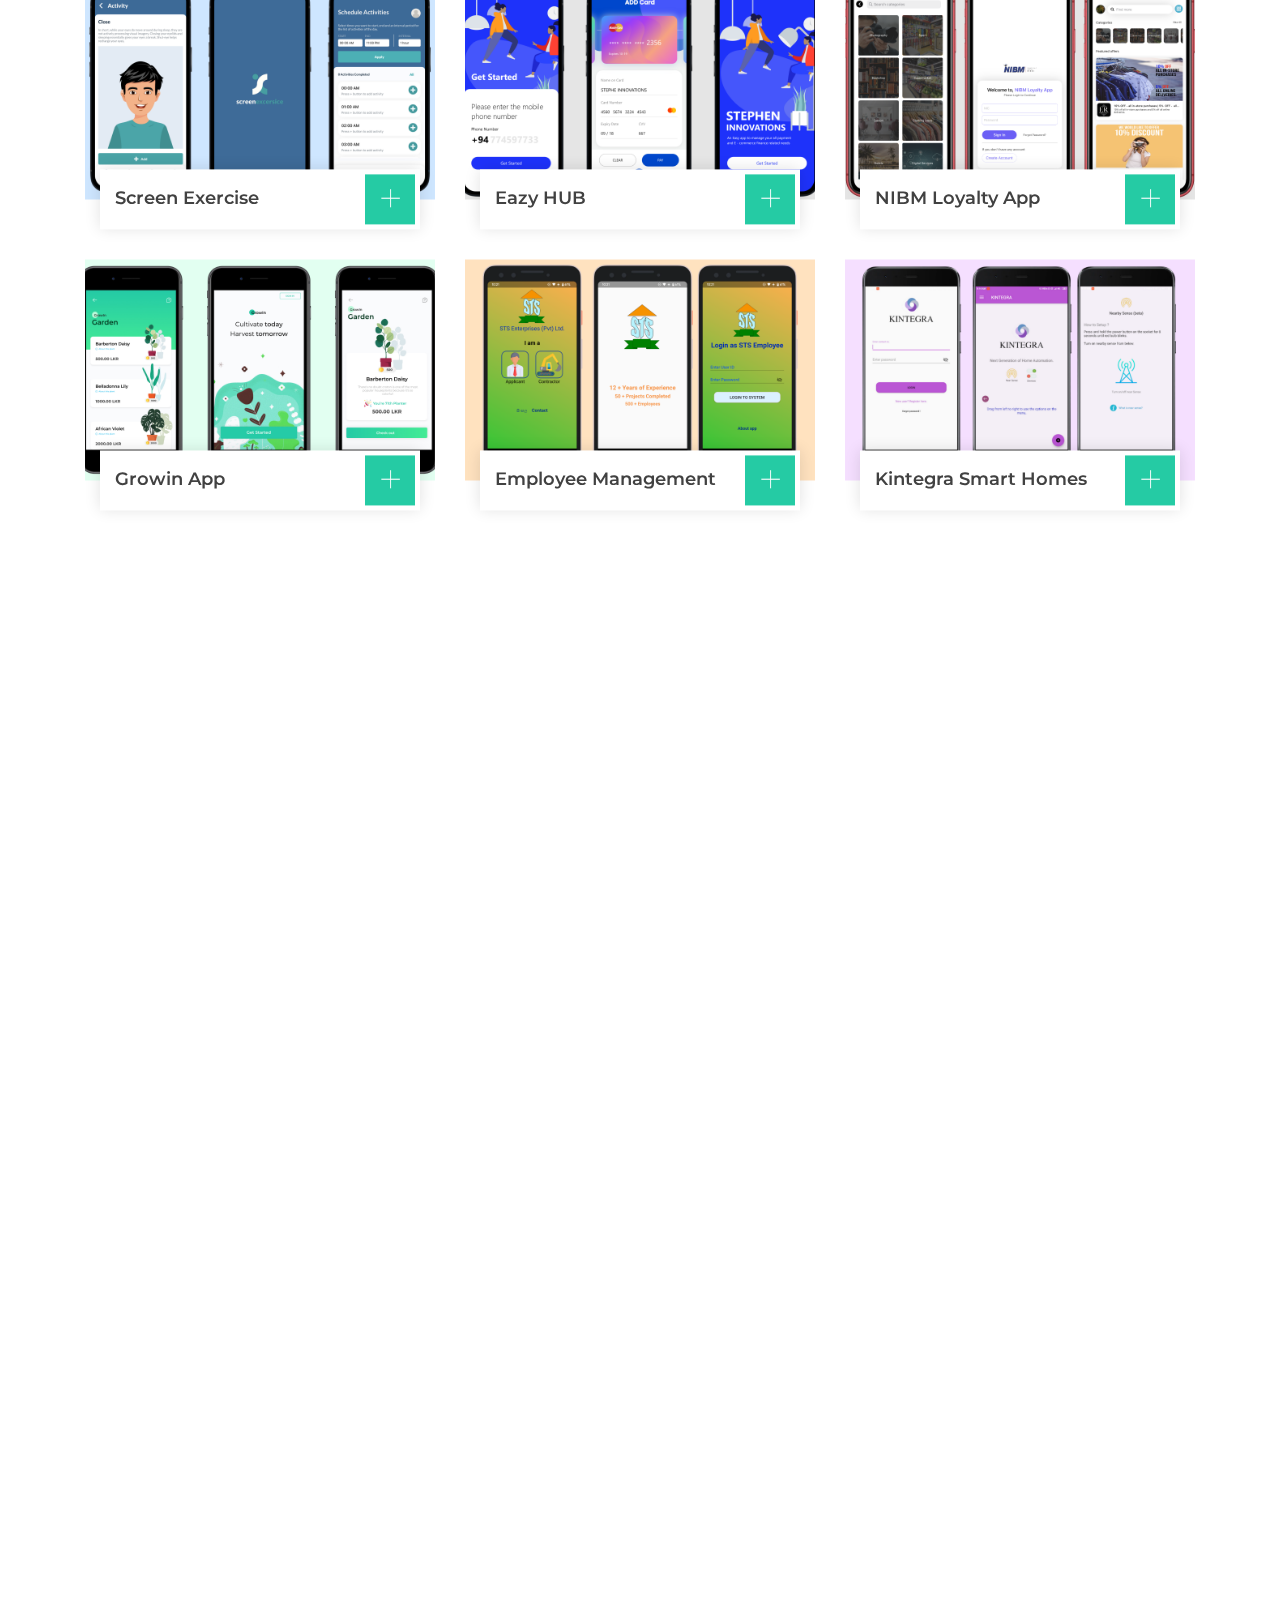
==== commit 06ed78ce: "Updated keywords" ====
--- a/index.html
+++ b/index.html
@@ -5,8 +5,8 @@
     <meta charset="utf-8">
     <title>Hishara Weerasinghe</title>
     <meta content="width=device-width, initial-scale=1.0" name="viewport">
-    <meta content="Free Website Template" name="keywords">
-    <meta content="Free Website Template" name="description">
+    <meta content="Hishara Weerasinghe" name="keywords">
+    <meta content="Hishara Weerasinghe Portfolio" name="description">
 
     <!-- Favicon -->
     <link href="img/favicon.ico" rel="icon">
@@ -62,7 +62,7 @@
                             <p>Hello I'm</p>
                             <h1>Hishara Weerasinghe</h1>
                             <h2></h2>
-                            <div class="typed-text">iOS Engineer, Android Developer, UI/UX Designer, IOT Developer
+                            <div class="typed-text">iOS Engineer
                             </div>
                         </div>
                         <div class="hero-btn">
@@ -321,8 +321,8 @@
             <div class="row">
                 <div class="col-12">
                     <ul id="portfolio-filter">
-                        <!-- <li data-filter="*" class="filter-active">All</li> -->
-                        <li data-filter=".filter-1" class="filter-active">Android/ iOS</li>
+                        <li data-filter="*" class="filter-active">All</li>
+                        <li data-filter=".filter-1">Android/ iOS</li>
                         <li data-filter=".filter-2">UI/UX Design</li>
                         <li data-filter=".filter-3">Open Source</li>
                     </ul>
